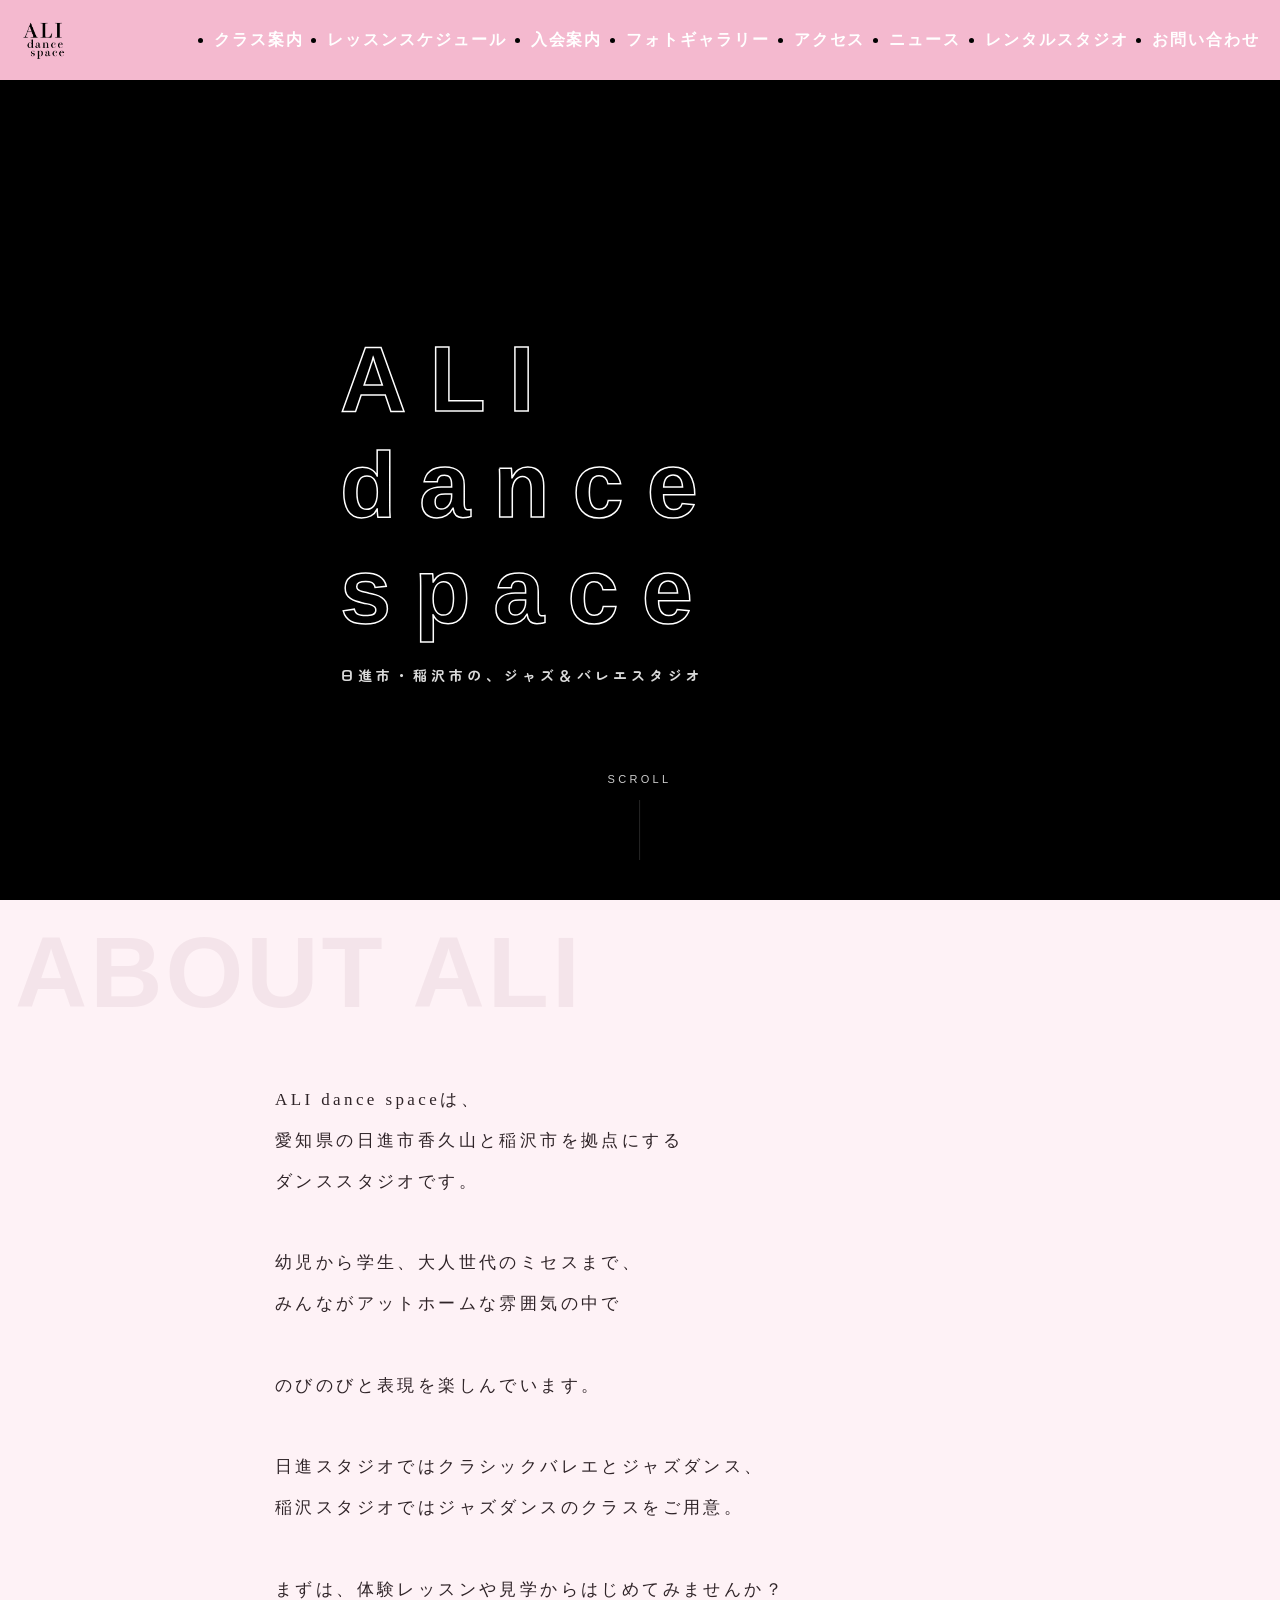
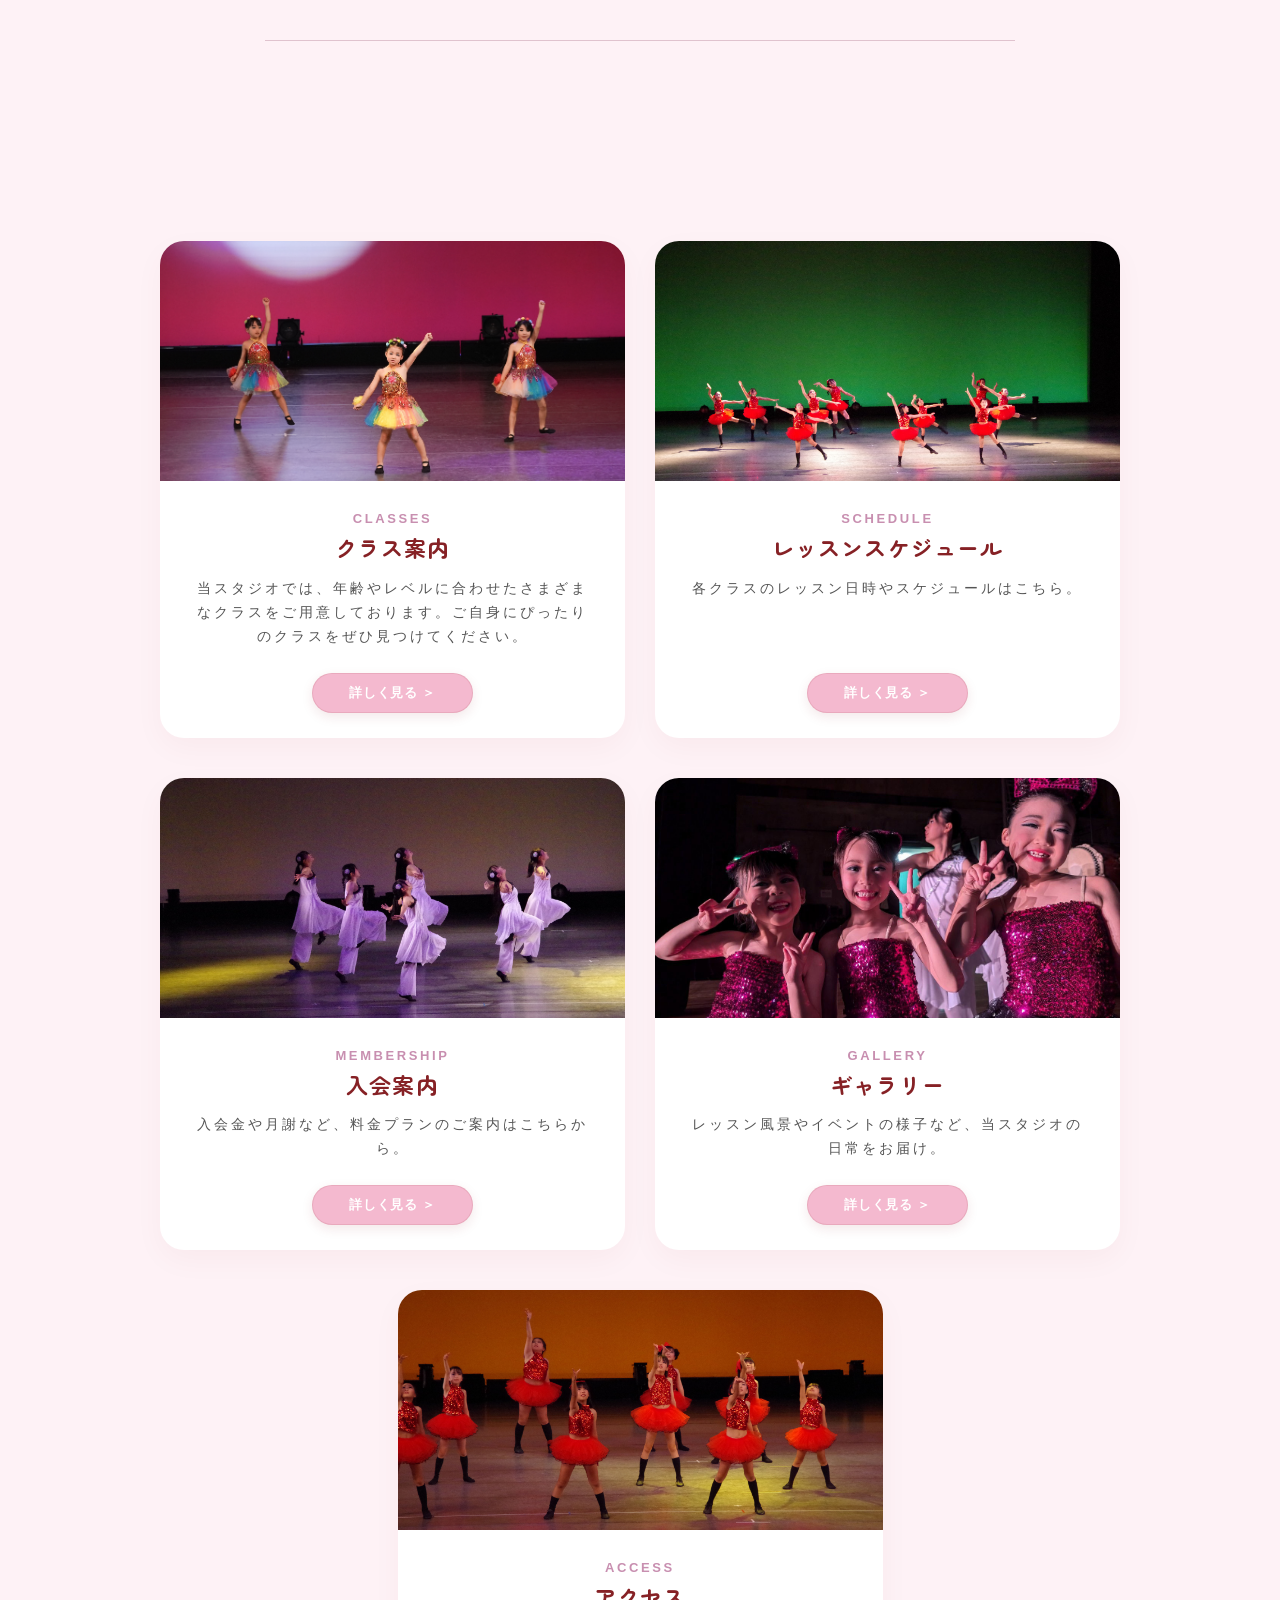
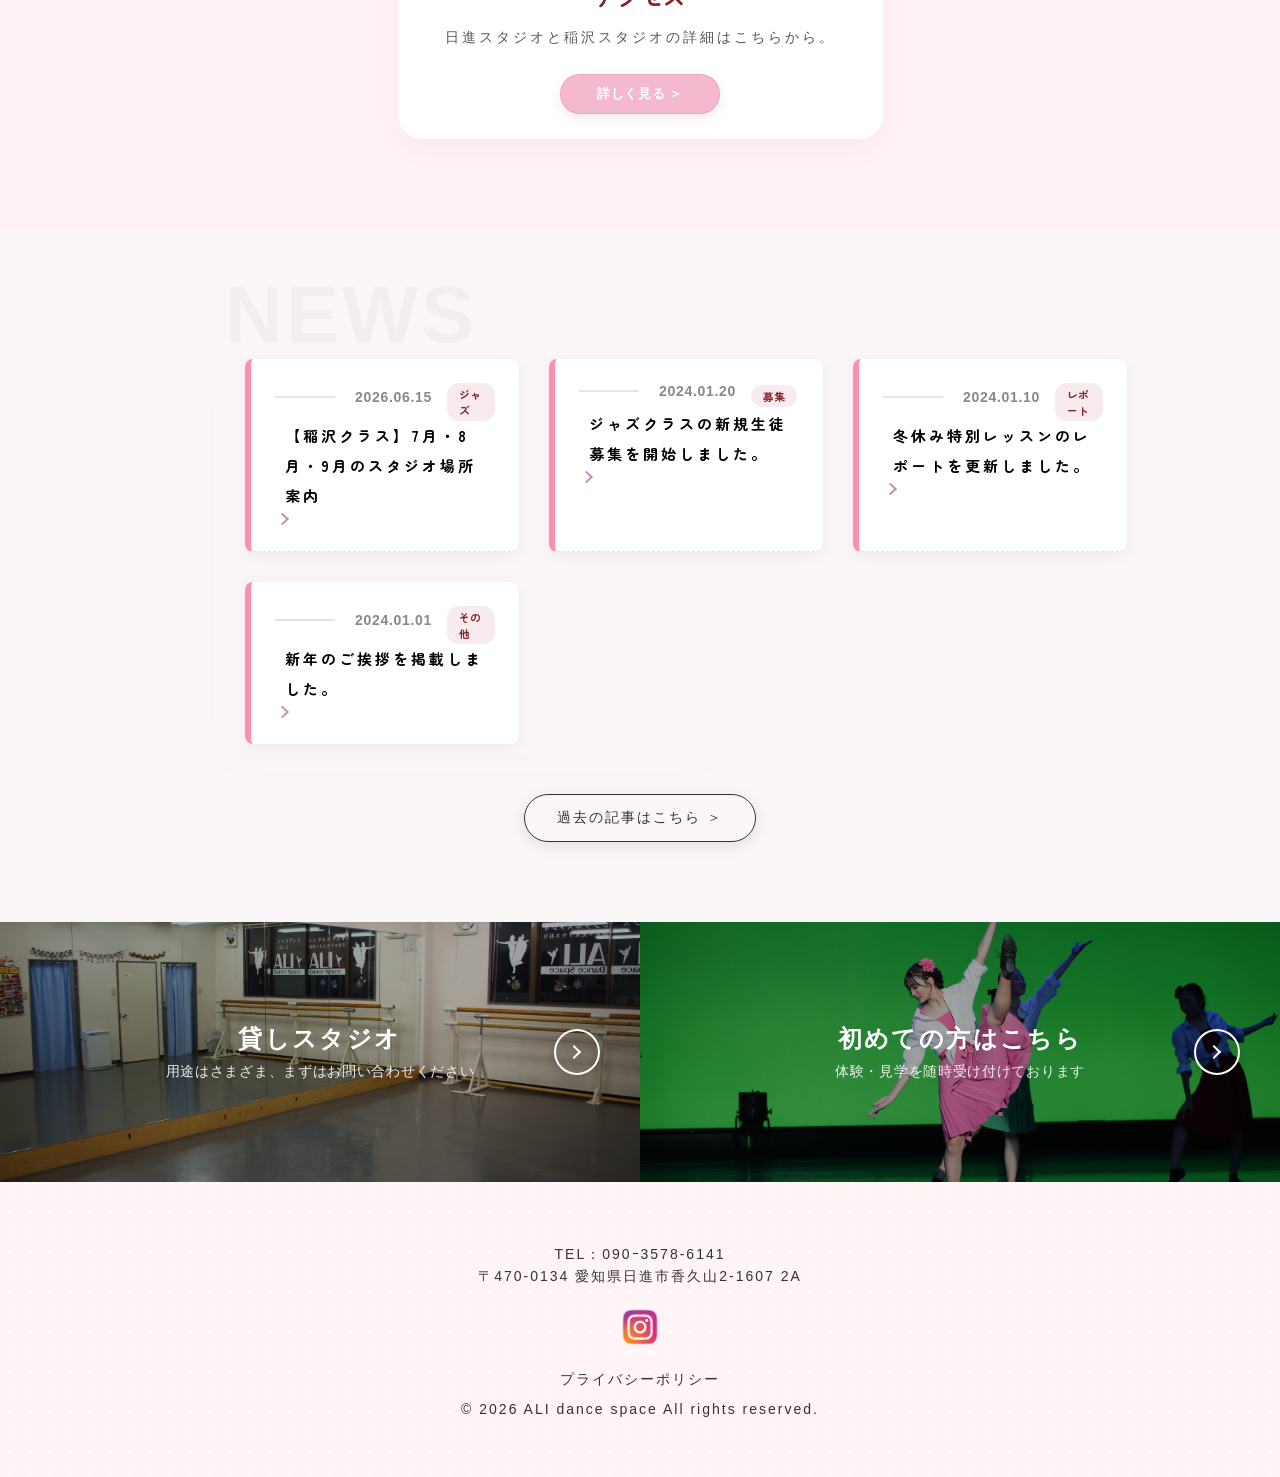
==== index.html @ 6c82c1d2 "Add files via upload" ====
<!doctype html>
<html>
<head>
<meta charset="utf-8">
<meta name="viewport" content="width=device-width, initial-scale=1.0">
<title>ALI dance space｜日進市・稲沢市のJAZZ・バレエダンススタジオ</title>
<meta name="description" content="ALI dance space｜日進市・稲沢市のJAZZ・バレエダンススタジオ">
<link rel="stylesheet" href="style.css">
<link rel="stylesheet" href="css/slick.css">
<link rel="stylesheet" href="css/slick-theme.css">
<link rel="preconnect" href="https://fonts.googleapis.com">
<link rel="preconnect" href="https://fonts.gstatic.com" crossorigin>
<link href="https://fonts.googleapis.com/css2?family=Fredoka:wght@400;600;700&family=Noto+Sans+JP:wght@400;500;700&family=Zen+Maru+Gothic:wght@500;700;900&display=swap" rel="stylesheet"><link rel="icon" href="img/favicon.ico">
<script src="https://code.jquery.com/jquery-3.6.0.min.js"></script>
<script src="js/slick.min.js"></script>
<link rel="icon" href="logo.ico">
</head>

<body>

<div id="loading">
  <img src="img/logo.png" alt="ALI dance space" class="loading-logo-img">
  <canvas id="sparkle-canvas"></canvas>
</div>

<header>
  <a href="index.html"><img src="img/logo.png" alt="サイトロゴ" class="logo"></a>

	
<nav class="header-nav">

  <!-- ハンバーガーアイコン（SPのみ表示） -->
<div class="hamburger" id="hamburger">
    <span></span>
    <span></span>
    <span></span>
  </div>

  <!-- ナビ本体 -->
  <ul class="nav-list">
    <li><a href="class.html">クラス案内</a></li>
    <li><a href="lesson.html">レッスンスケジュール</a></li>
    <li><a href="membership.html">入会案内</a></li>
    <li><a href="gallery.html">フォトギャラリー</a></li>
    <li><a href="access.html">アクセス</a></li>
    <li><a href="news.html">ニュース</a></li>
    <li><a href="studio.html">レンタルスタジオ</a></li>
    <li><a href="contact.html">お問い合わせ</a></li>

  </ul>

</nav>


</header>

<section class="new-kv">
  
  <div class="kv-slider">
    <div class="kv-slide" style="background-image: url('img/kv1.jpg');"></div>
    <div class="kv-slide" style="background-image: url('img/kv2.jpg');"></div>
    <div class="kv-slide" style="background-image: url('img/kv3.jpg');"></div>
    <div class="kv-slide" style="background-image: url('img/kv4.jpg');"></div>
    <div class="kv-slide" style="background-image: url('img/kv5.jpg');"></div>
    <div class="kv-slide" style="background-image: url('img/kv6.jpg');"></div>
    <div class="kv-slide" style="background-image: url('img/kv7.jpg');"></div>
    <div class="kv-slide" style="background-image: url('img/kv8.jpg');"></div>

  </div>

  <div class="kv-overlay"></div>

  <div class="kv-fixed-content">
    <div class="kv-logo-area">
      <h1 class="fixed-kv-title">ALI<br>dance<br>space</h1>
    </div>
    <p class="fixed-kv-sub">日進市・稲沢市の、ジャズ＆バレエスタジオ</p>
  </div>

  <div class="kv-home-scroll">
    <span>SCROLL</span>
  </div>

</section>

<section class="content-section block block-b" id="aboutmelty" style="position: relative;">
  
  <!-- うっすら背景文字（テイストをNEWSと統一） -->
  <div class="section-bg-title about-ali-bg">ABOUT ALI</div>

  <div class="container-news">
    <!-- もしここに「ABOUT ALI」の表のタイトル（通常のh2など）を入れる場合は、ここに記述してください -->
  </div>
  
  <div class="container-melty" style="position: relative; z-index: 2;">
    <p class="readtext-2">
      ALI dance spaceは、<br>愛知県の日進市香久山と稲沢市を拠点にする<br>ダンススタジオです。<br><br>
      幼児から学生、大人世代のミセスまで、<br>みんながアットホームな雰囲気の中で<br><br class="pc-only">
      のびのびと表現を楽しんでいます。<br>
      <br>
      日進スタジオではクラシックバレエとジャズダンス、<br>
      稲沢スタジオではジャズダンスのクラスをご用意。<br>
      <br>
      まずは、体験レッスンや見学からはじめてみませんか？
    </p>
  </div>

</section>
	


<!-- TOPページ コンテンツナビゲーションセクション -->
<section class="content-section block block-b" id="top-navigation">
  <div class="menu-grid-container">


    <div class="menu-nav-card">
      <div class="menu-nav-img">
        <img src="img/top_01.jpg" alt="クラス紹介">
      </div>
      <div class="menu-nav-content">
        <span class="menu-nav-en">Classes</span>
        <h3 class="menu-nav-title">クラス案内</h3>
        <p class="menu-nav-text">当スタジオでは、年齢やレベルに合わせたさまざまなクラスをご用意しております。ご自身にぴったりのクラスをぜひ見つけてください。</p>
        <div class="menu-btn-wrap">
          <a href="class.html" class="menu-nav-btn">詳しく見る ＞</a>
        </div>
      </div>
    </div>

    <div class="menu-nav-card">
      <div class="menu-nav-img">
        <img src="img/top_02.jpg" alt="レッスンスケジュール">
      </div>
      <div class="menu-nav-content">
        <span class="menu-nav-en">Schedule</span>
        <h3 class="menu-nav-title">レッスンスケジュール</h3>
        <p class="menu-nav-text">各クラスのレッスン日時やスケジュールはこちら。</p>
        <div class="menu-btn-wrap">
          <a href="lesson.html" class="menu-nav-btn">詳しく見る ＞</a>
        </div>
      </div>
    </div>

    <div class="menu-nav-card">
      <div class="menu-nav-img">
        <img src="img/top_04.jpg" alt="料金システム">
      </div>
      <div class="menu-nav-content">
        <span class="menu-nav-en">Membership</span>
        <h3 class="menu-nav-title">入会案内</h3>
        <p class="menu-nav-text">入会金や月謝など、料金プランのご案内はこちらから。</p>
        <div class="menu-btn-wrap">
          <a href="membership.html" class="menu-nav-btn">詳しく見る ＞</a>
        </div>
      </div>
    </div>

    <div class="menu-nav-card">
      <div class="menu-nav-img">
        <img src="img/top_03.jpg" alt="ギャラリー">
      </div>
      <div class="menu-nav-content">
        <span class="menu-nav-en">Gallery</span>
        <h3 class="menu-nav-title">ギャラリー</h3>
        <p class="menu-nav-text">レッスン風景やイベントの様子など、当スタジオの日常をお届け。</p>
        <div class="menu-btn-wrap">
          <a href="gallery.html" class="menu-nav-btn">詳しく見る ＞</a>
        </div>
      </div>
    </div>

    <div class="menu-nav-card">
      <div class="menu-nav-img">
        <img src="img/top_05.jpg" alt="アクセス">
      </div>
      <div class="menu-nav-content">
        <span class="menu-nav-en">Access</span>
        <h3 class="menu-nav-title">アクセス</h3>
        <p class="menu-nav-text">日進スタジオと稲沢スタジオの詳細はこちらから。</p>
        <div class="menu-btn-wrap">
          <a href="access.html" class="menu-nav-btn">詳しく見る ＞</a>
        </div>
      </div>
    </div>

  </div></section>

<section class="content-section block block-a section-news" id="news">
  <div class="news-inner-container">
    
    <div class="news-header-wrap">
      <h2 class="section-bg-title">NEWS</h2>
      <h3 class="section-title">お知らせ</h3>
    </div>
    
    <div class="news-list">

      <a href="#" class="news-item">
        <div class="news-meta">
          <span class="news-date">2026.06.15</span>
          <span class="news-category">ジャズ</span> </div>
        <div class="news-content">
          <p class="news-text">【稲沢クラス】7月・8月・9月のスタジオ場所案内</p>
        </div>
        <span class="news-arrow"></span>
      </a>

      <a href="#" class="news-item">
        <div class="news-meta">
          <span class="news-date">2024.01.20</span>
          <span class="news-category">募集</span>
        </div>
        <div class="news-content">
          <p class="news-text">ジャズクラスの新規生徒募集を開始しました。</p>
        </div>
        <span class="news-arrow"></span>
      </a>

      <a href="#" class="news-item">
        <div class="news-meta">
          <span class="news-date">2024.01.10</span>
          <span class="news-category">レポート</span>
        </div>
        <div class="news-content">
          <p class="news-text">冬休み特別レッスンのレポートを更新しました。</p>
        </div>
        <span class="news-arrow"></span>
      </a>

      <a href="#" class="news-item">
        <div class="news-meta">
          <span class="news-date">2024.01.01</span>
          <span class="news-category">その他</span>
        </div>
        <div class="news-content">
          <p class="news-text">新年のご挨拶を掲載しました。</p>
        </div>
        <span class="news-arrow"></span>
      </a>

    </div>

    <div class="btn-wrap">
      <a href="news.html" class="cta-btn">
        過去の記事はこちら ＞
      </a>
    </div>
    
  </div></section>

<!--<section class="content-section block block-b studio-access" id="studio">
  <h2 class="section-bg-title">STUDIO</h2>
  <h3 class="section-title">スタジオ</h3>

  <div class="studio-wrapper">

    <div class="studio-box">
      <div class="studio-left">
        <div class="studio-photo">
          <img src="img/studio_nisshin.jpg" alt="日進スタジオ">
        </div>
      </div>
      
      <div class="studio-right">
        <div class="studio-header">
          <h4 class="studio-name">日進スタジオ</h4>
          <div class="tag-wrapper">
            <span class="tag tag-pink">バレエ</span>
            <span class="tag tag-blue">ジャズ</span>
          </div>
        </div>
        
        <div class="studio-address">
          <p>〒470-0134<br>愛知県日進市香久山2-1607 2A</p>
        </div>

        <div class="studio-map-btn-wrap">
          <a href="https://maps.google.com/?q=愛知県日進市香久山2-1607" target="_blank" rel="noopener noreferrer" class="studio-map-btn">
            マップを開く
          </a>
        </div>
      </div>
    </div>

    <div class="studio-box">
      <div class="studio-left">
        <div class="studio-photo">
          <img src="img/studio_inazawa.jpg" alt="稲沢スタジオ">
        </div>
      </div>
      
      <div class="studio-right">
        <div class="studio-header">
          <h4 class="studio-name">稲沢スタジオ</h4>
          <div class="tag-wrapper">
            <span class="tag tag-blue">ジャズ</span>
          </div>
        </div>
        
        <div class="studio-address">
          <p>〒492-8145<br>愛知県稲沢市正明寺3丁目114番地<br class="pc-only">(稲沢市民会館)</p>
        </div>

        <div class="studio-map-btn-wrap">
          <a href="https://maps.google.com/?q=愛知県稲沢市正明寺3丁目114番地" target="_blank" rel="noopener noreferrer" class="studio-map-btn">
            マップを開く
          </a>
        </div>
      </div>
    </div>

  </div>	

  <div class="btn-wrap">
    <a href="#" class="cta-btn">
      詳細はこちら ＞
    </a>
  </div>
</section>
	
<section class="content-section block block-a banner-cards" id="news">

  <h2 class="section-bg-title">CLASS</h2>
  <h3 class="section-title">クラス紹介</h3>

  <div class="class-grid">


    <div class="banner-card">

      <img src="img/jazz_youzi.jpg" alt="JAZZ幼児クラス" class="banner-img">

      <div class="banner-content">
        <p class="class-en">JAZZ</p>

        <h3>JAZZ</h3>

        <p>
          レッスンにリトミックを取り入れ、<br>
          リズム感、表現力を養っていきます。
        </p>

        <a href="#" class="banner-btn">くわしく見る</a>
      </div>

    </div>

    <div class="banner-card">

      <img src="img/jazz_ippan.png" alt="JAZZ小学生・入門クラス" class="banner-img">

      <div class="banner-content">
        <p class="class-en">JAZZ</p>

        <h3>クラシックバレエ</h3>

        <p>バレエの要素を取り入れながらダンスの基礎を養います。</p>

        <a href="#" class="banner-btn">くわしく見る</a>
      </div>

    </div>

  </div>

  <div class="ticket-banner">
    <span>いまなら入会金無料キャンペーン実施中！</span>
  </div>

  <div class="btn-wrap">
  <a href="#" class="cta-btn">
    詳細はこちら ＞
  </a>
</div>

</section> -->
	
<section class="fullwidth-links">

  <a href="studio.html" class="fullwidth-item" style="background-image: url('img/studio_nisshin.jpg');">
    <div class="fullwidth-overlay"></div>
    <div class="fullwidth-text">
      <h3>貸しスタジオ</h3>
      <p>用途はさまざま、まずはお問い合わせください</p>
    </div>
    <div class="banner-arrow-btn"></div>
  </a>

  <a href="#" class="fullwidth-item" style="background-image: url('img/top_06.jpg');">
    <div class="fullwidth-overlay"></div>
    <div class="fullwidth-text">
      <h3>初めての方はこちら</h3>
      <p>体験・見学を随時受け付けております</p>
    </div>
    <div class="banner-arrow-btn"></div>
  </a>

</section>

	
<div class="fixed-action-container scoll-hide">
  <a href="#" class="calm-top-btn" aria-label="ページトップへ戻る">
    <img src="img/page_top.png" alt="上へ戻る" class="top-btn-img">
  </a>
</div>

<script>
document.addEventListener('DOMContentLoaded', function() {
  const fixedContainer = document.querySelector('.fixed-action-container');
  
  window.addEventListener('scroll', function() {
    // スクロール量が 300px を超えたら表示
    if (window.scrollY > 300) {
      fixedContainer.classList.add('is-show');
    } else {
      fixedContainer.classList.remove('is-show');
    }
  });
});
</script>


  <script src="js/script.js"></script>
  <script src="js/ali.js"></script>

<footer class="footer">

  <div class="footer-info">
    <p class="footer-tel">TEL：090ｰ3578-6141</p>
    <p class="footer-address">〒470-0134 愛知県日進市香久山2-1607 2A</p>

    <div class="footer-sns">
        <a href="#">
    <img src="img/insta.png" alt="Instagram" class="sns-img">
  </a>
      <!-- <a href="#" class="sns-icon">TikTok</a>
      <a href="#" class="sns-icon">YouTube</a> -->
    </div>
  </div>

  <p class="footer-links">
    <a href="policy.html">プライバシーポリシー</a>
  </p>

  <p>&copy; 2026 ALI dance space All rights reserved.</p>

</footer>



	
</body>



</html>
---- style.css ----
@charset "utf-8";

* {
  margin: 0;
  padding: 0;
  box-sizing: border-box;
}

body {
  margin: 0;
  padding: 0; 
  padding-top: 80px;       /* 100px から 80px に変更して隙間を最適化 */
  font-family: 'Poppins', sans-serif;
  letter-spacing: 3px;
}

@media (max-width: 768px) {
  body {
    padding-top: 60px;     /* SP版のコンテンツ開始位置をさらにコンパクトに */
  }
}

html, body {
  overflow-x: hidden;
}

a {
  text-decoration: none;
}



.sp-only {
  display: none;
}


/* ===== ローディング全体 ===== */
#loading {
  position: fixed;
  inset: 0;
  background: #fff;
  display: flex;
  align-items: center;
  justify-content: center;
  z-index: 99999; /* ←最前面に表示されるよう、大きな数値に変更 */

  opacity: 1;
  transition: opacity 1.2s ease;
}

#loading.loaded {
  opacity: 0;
  pointer-events: none;
}

.loading-logo-img {
  width: min(50vw, 240px); 
  opacity: 0;
  animation: logoFadeIn 1.2s ease forwards;
  z-index: 2;
}

@keyframes logoFadeIn {
  from {
    opacity: 0;
    transform: scale(0.96);
  }
  to {
    opacity: 1;
    transform: scale(1);
  }
}

/* 粒子用 */
#sparkle-canvas {
  position: absolute;
  inset: 0;
  z-index: 1;
  pointer-events: none;
}
/* ===== ローディング全体ここまで ===== */

/* ナビ */

header {
  background-color: #F4B9CF;
  padding: 10px 20px;       /* PC版の上下の余白を少しスリムに調整（元: 10px） */
  display: flex;
  justify-content: space-between;
  align-items: center;
  position: fixed;
  top: 0;
  left: 0;
  width: 100%;
  z-index: 9999;
  height: 80px;            /* PC版のヘッダーの高さを80pxに固定して安定化 */
}

.logo {
  width: auto;
  height: 50px;            /* ロゴの高さ基準でリサイズしてヘッダーに収める */
  display: block;
}

.header-nav {
  display: flex;
  align-items: center;
  gap: 24px;
}

.nav-list {
  display: flex;
  gap: 24px;
}

.hamburger {
  display: none;
}

.nav-list a {
  color: #fff;
  text-decoration: none;
  font-size: 16px;
  letter-spacing: 0.12em;
  font-weight: 600;
}

@media (max-width: 768px) {

  header {
    height: 60px;          /* SP版のヘッダーの縦幅を 60px にスリム化！ */
    padding: 0 15px;       /* 左右の余白を少しだけ狭めて画面を広く使う */
  }

  .logo {
    height: 38px;          /* ヘッダーの縮小に合わせてロゴもスマートに縮小 */
  }
	
 .hamburger {
    display: block;
    width: 26px;
    height: 20px;          /* ハンバーガーのサイズを明示的に調整 */
    position: absolute; 
    top: 50%;         
    right: 15px;    
    transform: translateY(-50%); 
    z-index: 9999;
    cursor: pointer;
  }

  /* ハンバーガーの三本線も少しスタイリッシュ（細め）に変更 */
  .hamburger span {
    display: block;
    height: 2px;           /* 3px から 2px にしてすっきり */
    background: #fff;      /* ピンク背景に見えやすいよう白、またはお好みの色に */
    margin: 5px 0;
    border-radius: 2px;
    transition: 0.3s;
  }

  /* ナビ本体（ドロワーメニュー）の上部位置を新しいヘッダー高さに合わせる */
  .nav-list {
    display: flex;
    flex-direction: column;
    position: fixed;
    top: 0;
    right: -100%;
    width: 70%;
    height: 100vh;
    background: #F4B9CF;
    padding-top: 80px;     /* ヘッダーが低くなった分、メニュー内の余白も微調整 */
    gap: 24px;
    align-items: center;
    transition: 0.4s ease;
    z-index: 9998;
    list-style: none;
    margin: 0;
  }

  .nav-list li {
    width: 100%;
    text-align: center;
    border-bottom: 1px solid rgba(255,255,255,0.3);
    padding-bottom: 15px;
  }

  .nav-list li:last-child {
    border-bottom: none;
  }

  .nav-list.active {
    right: 0;
  }

  /* 前回のレスポンシブ記述にある .kv などの高さ計算とのズレを解消 */
  .kv {
    height: calc(100vh - 60px); 
  }
}

/* なびここまで */

/*追従ボタンここから*/

.follow-btn {
  position: fixed;
  right: 20px;  
  bottom: 20px; 
  z-index: 9999;
  opacity: 0;
  pointer-events: none;
  transition: opacity 0.6s ease;
}

.follow-btn img {
  width: 80px;  
  height: auto;
  cursor: pointer;
  transition: 0.3s;
}

.follow-btn img:hover {
  opacity: 0.8; 
}

body.loaded .follow-btn {
  opacity: 1;
  pointer-events: auto;
}

/*追従ボタンここまで*/


/*キービジュアルスライダー（ali）*/

/*キービジュアルスライダーここまで（ali）*/

.block {
  padding: 80px 20px;
  color: #000;
  position: relative;
  z-index: 1;
}

/* Aの背景色 */
.block-a {
  background: #F4B9CF;
}

/* Bの背景色 */
.block-b {
  background: #FEF2F6;
}

/*youtubeサムネ並べ*/
.responsive-gallery {
  display: grid;
  grid-template-columns: 1fr;
  gap: 20px;
  width: 90%;
  margin: 0 auto;
}
@media (min-width: 768px) {
  .responsive-gallery {
    grid-template-columns: 1fr 1fr;
  }
}

.responsive-gallery img {
  width: 100%;
  height: auto;
  border-radius: 10px;
  object-fit: cover;
}


/*youtubeサムネここまで*/

.container-sns {
  position: relative;
  display: inline-block;
}

.title1 {
  font-size: 32px;
  font-weight: 800;
  letter-spacing: 0.18em;
  white-space: pre;
  color: #862125; /* メインのエンジ */

  background: linear-gradient(
    135deg,
    rgba(134, 33, 37, 0.18),
    rgba(134, 33, 37, 0.08),
    rgba(255, 255, 255, 0.45)
  );

  padding: 10px 28px;
  border-radius: 30px; /* 雑誌の見出しっぽい */

  border: 1.5px solid rgba(134, 33, 37, 0.35);

  text-shadow:
    1px 1px 0 rgba(255,255,255,0.8),
    3px 3px 0 rgba(0,0,0,0.12);

  box-shadow:
    0 8px 18px rgba(0, 0, 0, 0.18),
    inset 0 0 16px rgba(255, 255, 255, 0.7);

  color: #ffffff;

  text-shadow:
    0 1px 0 #f5e6b3,    
    0 3px 6px rgba(134,33,37,0.6), 
    2px 2px 0 #c9a24d;  

}





/*SNSアイコン並べ*/

.sns-ellipse {
  position: relative;
  max-width: 400px;
  margin: 0 auto;
  padding: 20px;

  background: #ffffff;
  border: 3px solid #862125;

  border-radius: 40px;

  box-shadow:
    0 10px 22px rgba(0,0,0,0.25);

  display: flex;
  justify-content: center;
  gap: 20px;
}

/* 初期状態（バラバラ） */
.sns-ellipse img {
  width: 50px;
  height: 50px;
  object-fit: contain;
}

.sns-ellipse img:hover {
  transform: scale(1.1);
  opacity: 0.8;
}

/* 初期位置 */
.sns-ellipse a {
  display: inline-block;
  opacity: 0;
  transition: 0.9s ease;
}

/* 四方八方 */
.sns-ellipse a:nth-child(1) {
  transform: translate(-150px, -100px);
}

.sns-ellipse a:nth-child(2) {
  transform: translate(150px, -100px);
}

.sns-ellipse a:nth-child(3) {
  transform: translate(0, 150px);
}

/* 集合 */
.sns-ellipse.active a {
  opacity: 1;
  transform: translate(0, 0);
}

/*SNSアイコン並べここまで*/

.viewmore {
  display: inline-block;
  margin-top: 10px;
  font-size: 13px;
  letter-spacing: 0.15em;
  text-decoration: none;
  color: #fff;
  border-bottom: 1px solid #fff;
  padding-bottom: 4px;
  transition: 0.3s;
}

/*フォント系*/




.text {
  font-size: 16px;
  letter-spacing: 4px;
  text-align:center;

}

.text-contact {
  font-size: 16px;
  letter-spacing: 4px;
  margin: 0 20px;
  text-align: center;
}

.title1 {
  font-family: 'Poppins', sans-serif;
  font-size: 28px;
  animation: fadeInUp 1s ease-out forwards;
  text-align:center;
}

.title-contact {
  font-family: 'Poppins', sans-serif;
  letter-spacing: 4px;
  font-size: 28px;
  text-align: center;
  margin-bottom: 40px
}


/*フォント系ここまで*/

/*ニュースここから*/


.news-section {
  padding: 40px 20px;
}

.news-inner {
  display: flex;
  flex-direction: column; 
  gap: 20px;
}

/* PCレイアウト */
@media screen and (min-width: 769px) {
  .news-inner {
    flex-direction: row; 
    align-items: flex-start;
  }

  .news-image {
    width: 40%;
  }

  .news-list {
    width: 60%;
  }
}

/* 画像 */
.news-image img {
  width: 100%;
  height: auto;
  display: block;
}

/* NEWS一覧 */
.news-list {
  list-style: none;
  padding: 0;
  margin: 0;
}

.news-list li {
  padding: 16px 0;
  border-bottom: 1px solid #ddd;
  display: flex;
  flex-direction: column;
  gap: 4px;
}

/* 日付 */
.news-list .date {
  font-size: 12px;
  color: #999;
}

/* 見出し */
.news-list .title {
  font-size: 16px;
  font-weight: bold;
}

/* VIEW MORE */
.news-list .more {
  font-size: 12px;
  color: #ddd;
  margin-top: 4px;
  text-decoration: underline;
}

/*ニュースここまで*/

.content-section-white {
  padding: 60px 20px;
  background-color: #f0f8ff;
  box-shadow: 0 5px rgba(0, 0, 0, 0.05);
}

.content-section {
  padding: 30px 20px;
}

.content-section-white-2 {
  padding: 60px 20px;
  background-color: #f0f8ff;
  box-shadow: 0 4px 10px rgba(0, 0, 0, 0.05);
}

.container {
  display: flex;
  align-items: center;
  margin: 40px 0;
  gap: 20px;
  box-sizing: border-box;
}

.container img {
  height: auto;
  width: auto;
  max-height: 300px; 
  object-fit: contain;
}


.container1 {
  display: flex;
  flex-direction: column;
}

.container-melty {
  display: flex;
  flex-direction: column;
  margin: 30px;
  text-align: center;
}

/* メインロゴ */

.container-melty .title-aboutme {
  font-size: clamp(15px, 9vw, 90px);
  font-weight: 700;
  letter-spacing: 0.12em;
  color: #000;
  margin-bottom: 24px;
  position: relative;
  line-height: 1.2;
  opacity: 0;
  transform: none; 
  transition: opacity 2.3s ease; 
}

.container-melty .title-aboutme.show {
  opacity: 1;
}

/* デフォルト（PC表示） */
.pc-only {
  display: inline;
}

/* SP表示 */
@media screen and (max-width: 600px) {
  .pc-only {
    display: none;
  }
}

.container-melty .text {
  font-size: 14px;
  letter-spacing: 0.5em;
  color: rgba(255,255,255,0.85);
}

.container-melty .readtext {
  font-size: 16px;
  letter-spacing: 0.5em;
  color: #000;
  font-family: "Noto Serif JP", "Hiragino Mincho ProN", "Yu Mincho", serif;
}

.container-melty .readtext-2 {
  font-size: clamp(12px, 2vw, 16px);
  color: #000;
  padding: 30px 0;
  line-height: 2.0;
}


.container-news {
  display: flex;
  align-items: center;
  justify-content: center;
  margin: 40px 0;
  gap: 20px; 
  box-sizing: border-box;
}

.container-member {
  display: flex;
  align-items: center;
  justify-content: center;
  margin: 40px 0;
  gap: 20px; 
  box-sizing: border-box;
}

.container-sns {
  display: flex;
  align-items: center;
  justify-content: center;
  margin: 40px 0;
  gap: 20px; 
  box-sizing: border-box;
}

.container-contact {
  display: flex;
  align-items: center;
  justify-content: center;
  flex-direction: column;
  margin: 30px;
  box-sizing: border-box;
}


.left-column {
  width: 50%;
  padding: 10px;
}

.right-column {
  width: 50%;
  padding: 10px;
}

.center-text {
  text-align: center;
}

.center-image {
  display: block;
  margin-left: auto;
  margin-right: auto;
}

.number-image {
  animation: fadeInUp 1s ease-out forwards;
}

.image-box .more {
  font-size: 12px;
  color: #ddd;
  margin-top: 4px;
}

/*タイトルここから（ali）*/

.section-news {
  position: relative;
  padding: 80px 20px;
}

.section-bg-title {
  position: absolute;
  top: -80px; /* 【変更】 10px から -20px（または -30px など）に引き上げてカードの上へ逃がす */
  left: 10px;
  font-size: 80px;
  font-weight: 700;
  color: rgba(170, 130, 145, 0.07);
  pointer-events: none; 
  user-select: none;
  z-index: 1;
}

/* 【変更】日本語タイトル「お知らせ」を非表示に */
.section-title {
  display: none; 
}

/*タイトルここまで（ali）*/

/*クラス紹介ここから（ali）*/

.ticket-banner {
  background: #E8B7C8;
  color: #5A3C46;

  padding: 18px 20px;

  text-align: center;

  font-weight: 700;
  letter-spacing: 0.15em;
  font-size: 16px;

  position: relative;

  border-radius: 16px;

  margin: 40px auto;

  max-width: 700px;

  box-shadow: 0 10px 30px rgba(200,107,133,0.18);
}

/* 両サイドの丸 */
.ticket-banner::before,
.ticket-banner::after {
  content: "";

  position: absolute;

  width: 22px;
  height: 22px;

  background: #FFF8FA;

  border-radius: 50%;

  top: 50%;

  transform: translateY(-50%);
}

.ticket-banner::before {
  left: -11px;
}

.ticket-banner::after {
  right: -11px;
}

/* グリッド */
.class-grid {
  display: grid;
  grid-template-columns: repeat(2, 1fr);
  gap: 40px;
  margin-top: 60px;
}

/* カード */
.banner-card {
  display: flex;
  align-items: center;
  margin: 10px;
  background: #fff;
  border-radius: 20px;

  overflow: hidden;

  box-shadow: 0 10px 30px rgba(0,0,0,0.05);

  transition: 0.3s ease;
}

/* hover */
.banner-card:hover {
  transform: translateY(-5px);
}

/* 画像 */
.banner-img {
  width: 45%;
  height: 320px;
  object-fit: cover;
  display: block;
}

/* テキスト */
.banner-content {
  width: 55%;
  padding: 30px;
}

.class-en {
  font-size: 12px;
  letter-spacing: 2px;
  color: #999;
  margin-bottom: 10px;
}

.banner-content h3 {
  font-size: 28px;
  margin-bottom: 15px;
}

.banner-content p {
  font-size: 14px;
  line-height: 1.8;
  color: #666;
  margin-bottom: 25px;
}

/* ボタン */
.banner-btn {
  display: inline-block;

  padding: 12px 24px;

  border: 1px solid #000;

  color: #000;
  text-decoration: none;
  font-size: 13px;
  letter-spacing: 2px;

  transition: 0.3s ease;
}

.banner-btn:hover {
  background: #000;
  color: #fff;
}

/* SP */
@media (max-width: 768px) {

  .class-grid {
    grid-template-columns: 1fr;
    gap: 30px;
  }

  .banner-card {
    flex-direction: row;
    align-items: stretch;
  }

  .banner-img {
    width: 42%;
    height: auto;
  }

  .banner-content {
    width: 58%;
    padding: 20px;
  }

  .banner-content h3 {
    font-size: 20px;
  }

  .banner-content p {
    font-size: 13px;
    line-height: 1.7;
  }

  .banner-btn {
    font-size: 11px;
    padding: 10px 18px;
  }

}

/*クラス紹介ここまで（ali）*/

/* クラス紹介詳細ページここから */

.class-detail-card{
  display: grid;
  grid-template-columns: 1.1fr 1fr;
  gap: 50px;
  align-items: center;
  padding: 60px;
  background: #f6dce6;
  border-radius: 40px;
  margin: 20px;
}

.class-detail-card-blue{
  display: grid;
  grid-template-columns: 1.1fr 1fr;
  gap: 50px;
  align-items: center;
  padding: 60px;
  background: #dcf1f6;
  border-radius: 40px;
  margin: 20px;
}

/* スライダー */

.detail-slider{
  width: 100%;

  overflow-x: scroll;
  overflow-y: hidden;

  -webkit-overflow-scrolling: touch;

  cursor: grab;
}

.detail-slider::-webkit-scrollbar{
  display: none;
}

.detail-track{
  display: flex;
  gap: 18px;

  padding-right: 20px;
}


.detail-track img{
  width: 220px;

  min-width: 220px;

  aspect-ratio: 3 / 2;

  object-fit: cover;

  border-radius: 24px;

  flex-shrink: 0;
}

/* テキスト */

.detail-category{
  font-size: 12px;
  letter-spacing: 0.2em;
  color: #999;
  margin-bottom: 12px;
}

.detail-title{
  font-size: 42px;
  color: #ff4d87;
  font-family: "Zen Maru Gothic", sans-serif;
}

.detail-title-blue{
  font-size: 42px;
  color: #4dacff;
}

.detail-text{
  line-height: 2;
  color: #666;
}

/* ミニ情報 */

.detail-info-mini{
  display: flex;
  gap: 20px;

  flex-wrap: wrap;
}

.mini-box{
  background: #fff;
  padding: 18px 22px;
  margin-top: 10px;
  border-radius: 18px;
  min-width: 160px;
}

.mini-title{
  display: block;

  font-size: 11px;

  letter-spacing: 0.15em;

  color: #999;

  margin-bottom: 8px;
}

/* SP */

@media(max-width:768px){

  .class-detail-card{
    grid-template-columns: 1fr;
    padding: 25px;
    gap: 30px;
    border-radius: 28px;
  }

    .class-detail-card-blue{
    grid-template-columns: 1fr;
    padding: 25px;
    gap: 30px;
    border-radius: 28px;
  }

  .detail-track img{
    width: 42vw;
    min-width: 42vw;
    transition: 0.4s;
  }

  .detail-track img:hover{
  transform: translateY(-6px);
}

  .detail-title{
    font-size: 25px;
    text-align: center;
  }

    .detail-title-blue{
    font-size: 25px;
    text-align: center;
  }


}
/* クラス紹介詳細ページここまで */

/* CTAボタン */

.cta-btn {
  display: inline-block;
  padding: 14px 32px;
  color: #3D2C33;
  border: 1px solid #3D2C33;
  text-decoration: none;
  font-size: 14px;
  letter-spacing: 2px;
  transition: 0.3s ease;
  backdrop-filter: blur(4px);
  background: rgba(255,255,255,0.05);
  border-radius: 50px;
  
  /* 【追加】ほんのり立体感を出す上品な影 */
  box-shadow: 0 4px 15px rgba(0, 0, 0, 0.1);
}

/* ボタンを中央寄せ */
.btn-wrap {
  text-align: center;
  margin-top: 30px;
}

/* hover */
.cta-btn:hover {
  /* 【変更】濃いピンク（#A64D79）から、爽やかなライトブルーに変更 */
  background: #4fc3f7; 
  
  /* 【変更】文字色は元の濃い色(#3D2C33)のままでも、白(#fff)や黒(#000)でもお好みで！ */
  color: #fff;
  
  /* 【変更】水色に合わせて枠線の色も馴染むように変更 */
  border-color: #4fc3f7;
  
  /* 【追加】ホバー時に少し浮き上がらせて、影も水色っぽく広げる演出 */
  transform: translateY(-2px);
  box-shadow: 0 6px 20px rgba(79, 195, 247, 0.4);
}

/* CTAここまで */

.title-kv {
  display: grid;
  grid-template-columns: 1fr; 
  margin: 0;
}

.title-kv-item {
  position: relative;
  height: 260px;
  background-size: cover;
  background-position: center;
  display: flex;
  align-items: center;
  justify-content: center;
  text-decoration: none;
  overflow: hidden;
}

/* 写真を暗くして文字を読みやすく */
.title-kv-overlay {
  position: absolute;
  inset: 0;
  background: rgba(0,0,0,0.35);
}

/* テキスト */
.title-kv-text {
  position: relative;
  z-index: 2;
  text-align: center;
  color: #fff;
  padding: 20px;
}

.title-kv-text h3 {
  font-size: 24px;
  margin-bottom: 8px;
  letter-spacing: 0.1em;
}

.title-kv-text p {
  font-size: 14px;
  letter-spacing: 0.05em;
  opacity: 0.9;
}

/* ホバー演出（PCのみ） */
@media (hover: hover) {
  .title-kv-item:hover .title-kv-overlay {
    background: rgba(0,0,0,0.45);
  }
  .title-kv-item:hover {
    transform: scale(1.01);
    transition: 0.3s ease;
  }
}


/*コンタクトここから（ali）*/

.fullwidth-links {
  display: grid;
  grid-template-columns: 1fr 1fr;
  margin: 0;
  
  /* ▼ 親要素の余白を無視して画面幅いっぱいに広げる魔法の記述 ▼ */
  width: 100vw;
  position: relative;
  left: 50%;
  transform: translateX(-50%);
}

@media (max-width: 768px) {
  .fullwidth-links {
    grid-template-columns: 1fr;
    /* スマホでもしっかり横幅いっぱいを維持 */
    width: 100vw; 
  }
}

/* 各コンテンツ */
.fullwidth-item {
  position: relative;
  height: 260px;
  background-size: cover;
  background-position: center;
  display: flex;
  align-items: center;
  justify-content: center;
  text-decoration: none;
  overflow: hidden;
}

/* 写真を暗くして文字を読みやすく */
.fullwidth-overlay {
  position: absolute;
  inset: 0;
  background: rgba(0,0,0,0.35);
}

/* テキスト */
.fullwidth-text {
  position: relative;
  z-index: 2;
  text-align: center;
  color: #fff;
  padding: 20px;
}

.fullwidth-text h3 {
  font-size: 24px;
  margin-bottom: 8px;
  letter-spacing: 0.1em;
}

.fullwidth-text p {
  font-size: 14px;
  letter-spacing: 0.05em;
  opacity: 0.9;
}

/* ホバー演出（PCのみ） */
@media (hover: hover) {
  .fullwidth-item:hover .fullwidth-overlay {
    background: rgba(0,0,0,0.45);
  }
  .fullwidth-item:hover {
    transform: scale(1.01);
    transition: 0.3s ease;
  }
}


/*コンタクトここまで（ali）*/

/* レンタルスタジオ詳細ページここから */

/* =========================
   RENTAL
========================= */

.rental-section{
  padding: 120px 25px;

  background: linear-gradient(
    to bottom,
    #fff8fa,
    #fff
  );
}

.rental-inner{
  max-width: 1100px;
  margin: 0 auto;
}

/* タイトル */

.rental-title{
  text-align: center;
  margin-bottom: 70px;
  padding: 140px 20px;
  position: relative;
  overflow: hidden;
  background-size: cover;
  background-position: center;
  z-index: 1;
}

.classpage-background-img{
  background-image: url(../img/top_01.jpg);
}

.lessonpage-background-img{
  background-image: url(../img/top_02.jpg);
}

.membershippage-background-img{
  background-image: url(../img/top_04.jpg);
}

.gallerypage-background-img{
  background-image: url(../img/top_03.jpg);
}

.accesspage-background-img{
  background-image: url(../img/top_05.jpg);
}

.newspage-background-img{
  background-image: url(../img/top_06.jpg);
}

/* 暗めオーバーレイ */
.rental-title::before{
  content: "";

  position: absolute;

  inset: 0;

  background: rgba(0,0,0,0.35);

  z-index: -1;
}

.rental-en{
  color: #ffd3e1;
}

.rental-title h2{
  color: #fff;
    position: relative;
  display: inline-block;
}

.rental-title h2::after{
  content: "";
  position: absolute;
  left: 50%;
  bottom: -12px;
  transform: translateX(-50%);
  width: 0;
  height: 2px;
  background: #ffd3e1;
  opacity: 0;
  animation: lineGrow 1s ease forwards;
  animation-delay: 0.8s;
}

@keyframes lineGrow{
  from{
    width: 0;
    opacity: 0;
  }

  to{
    width: 80px;
    opacity: 1;
  }
}

/* 説明文 */
.rental-lead{
  line-height: 2;
  color: rgba(255,255,255,0.9);
  opacity: 0;
  margin-top: 30px;
  animation: fadeUp 1s ease forwards;
  animation-delay: 0.4s;
}

/* アニメーション */
@keyframes fadeUp{
  from{
    opacity: 0;
    transform: translateY(30px);
  }

  to{
    opacity: 1;
    transform: translateY(0);
  }
}

/* 料金 */

.rental-price-card{
  background: #fff;

  border-radius: 30px;

  padding: 50px;

  text-align: center;

  margin-bottom: 70px;

  box-shadow: 0 10px 30px rgba(0,0,0,0.05);
}

.price-mini{
  font-size: 12px;

  letter-spacing: 0.2em;

  color: #d7a2b4;

  margin-bottom: 15px;
}

.rental-price-card h3{
  font-size: 52px;

  color: #ff4d87;

  margin-bottom: 20px;
}

/* FLOW */

.rental-flow{
  display: grid;

  grid-template-columns: repeat(3,1fr);

  gap: 25px;

  margin-bottom: 80px;
}

.flow-box{
  background: #fff7fa;

  border-radius: 30px;

  padding: 40px 30px;
}

.flow-number{
  display: inline-block;

  font-size: 14px;

  color: #ff4d87;

  margin-bottom: 20px;

  letter-spacing: 0.15em;
}

.flow-box h3{
  margin-bottom: 15px;

  color: #444;
}

.flow-box p{
  line-height: 1.9;

  color: #777;
}

/* FAQ */

.faq-wrap{
  margin-bottom: 80px;
}

.faq-title{
  text-align: center;

  font-size: 32px;

  color: #ff4d87;

  margin-bottom: 40px;
}

.faq-item{
  background: #fff;

  border-radius: 24px;

  padding: 28px 30px;

  margin-bottom: 18px;

  box-shadow: 0 5px 20px rgba(0,0,0,0.04);
}

.faq-item h4{
  margin-bottom: 12px;

  color: #444;
}

.faq-item p{
  color: #777;

  line-height: 1.8;
}

/* ボタン */

.rental-btn-wrap{
  text-align: center;
}

.rental-btn{
  display: inline-block;

  background: #ff4d87;
  color: #fff;

  text-decoration: none;

  padding: 18px 40px;

  border-radius: 100px;

  transition: 0.3s;
}

.rental-btn:hover{
  transform: translateY(-4px);
}

/* SP */

@media(max-width:768px){

  .rental-section{
    padding: 80px 20px;
  }

  .rental-title h2{
    font-size: 34px;
  }

  .rental-price-card{
    padding: 35px 25px;
  }

  .rental-price-card h3{
    font-size: 36px;
  }

  .rental-flow{
    grid-template-columns: 1fr;
  }

}

/* =========================
   STUDIO INFO
========================= */

.studio-info{
  display: grid;

  grid-template-columns: 1fr 1fr;

  gap: 50px;

  align-items: center;

  margin-bottom: 90px;
}

/* 写真 */

.studio-photo img{
  width: 100%;

  aspect-ratio: 4 / 3;

  object-fit: cover;

  border-radius: 30px;

  box-shadow: 0 10px 30px rgba(0,0,0,0.08);
}

/* テキスト */

.studio-mini{
  font-size: 12px;

  letter-spacing: 0.25em;

  color: #d7a2b4;

  margin-bottom: 14px;
}

.studio-content h3{
  font-size: 40px;

  color: #ff4d87;

  margin-bottom: 25px;
}

.studio-text{
  line-height: 2;

  color: #666;

  margin-bottom: 35px;
}

/* 住所 */

.studio-address{
  background: #fff7fa;

  padding: 25px;

  border-radius: 24px;
}

.studio-address h4{
  color: #ff4d87;

  margin-bottom: 10px;

  font-size: 14px;

  letter-spacing: 0.15em;
}

.studio-address p{
  line-height: 1.9;

  color: #666;
}

/* SP */

@media(max-width:768px){

  .studio-info{
    grid-template-columns: 1fr;

    gap: 30px;

    margin-bottom: 70px;
  }

  .studio-content h3{
    font-size: 30px;
  }

}

/* レンタルスタジオ詳細ページここまで */

/*背景画像を重ねるここから（ali）*/

#aboutme {
  position: relative;
  overflow: hidden;
}

#aboutme::before {
  content: "";
  position: absolute;
  inset: 0;
  background-image: url("img/about-bg.jpg"); 
  background-size: cover;
  background-position: center;
  opacity: 0.12; 
  filter: blur(1px); 
  z-index: 0;
  pointer-events: none;
}

/* セクション内のすべての要素を前面に */
#aboutme * {
  position: relative;
  z-index: 1;
}


/*背景画像を重ねるここまで（ali）*/

/*CLASSページここから（ali）*/

.ballet-table {
  width: 100%;
  max-width: 500px;
  margin: 30px auto;
  border-collapse: collapse;
  font-family: 'Poppins', sans-serif;
  letter-spacing: 1px;
  background: #fff;
  border-radius: 12px;
  overflow: hidden;
  box-shadow: 0 4px 12px rgba(255, 180, 200, 0.25);
}

.ballet-table th {
  background: #fde6ef;
  color: #555;
  padding: 20px;
  font-size: 16px;
  width: 35%;
  text-align: center;
  border-right: 1px solid #f7d4e2;
}

.ballet-table td {
  padding: 20px;
  background: #fff;
  color: #666;
  font-size: 15px;
  line-height: 1.7;
}

/* レッスン枠をふんわり区切る */
.lesson-block {
  padding: 12px 0;
  border-bottom: 1px solid #f7d4e2;
}

.lesson-block:last-child {
  border-bottom: none;
}

.ballet-table strong {
  color: #d88aaa;
  font-weight: 600;
}

.ballet-table {
  width: 100%;
  max-width: 650px;
  margin: 40px auto;
  border-collapse: collapse;
  font-family: 'Poppins', sans-serif;
  letter-spacing: 1px;
  background: #fff;
  border-radius: 14px;
  overflow: hidden;
  box-shadow: 0 4px 14px rgba(255, 180, 200, 0.25);
}

.ballet-table th {
  background: #fde6ef;
  color: #555;
  padding: 20px;
  font-size: 16px;
  width: 32%;
  text-align: center;
  border-right: 1px solid #f7d4e2;
  line-height: 1.6;
}

.ballet-table td {
  padding: 20px;
  background: #fff;
  color: #666;
  font-size: 15px;
  line-height: 1.7;
}

.lesson-block {
  padding: 12px 0;
  border-bottom: 1px solid #f7d4e2;
}

.lesson-block:last-child {
  border-bottom: none;
}

.ballet-table strong {
  color: #d88aaa;
  font-weight: 600;
}

.genre {
  font-size: 13px;
  color: #c88fb0;
  display: block;
  margin-top: 4px;
}

.note {
  font-size: 12px;
  color: #b77d9a;
  display: block;
  margin-top: 4px;
  opacity: 0.9;
}

.studio-anchor-wrap {
  text-align: center;
  margin: 30px 0;
  display: flex;
  justify-content: center;
  gap: 20px;
  flex-wrap: wrap;
}

.studio-anchor {
  display: inline-block;
  padding: 10px 26px;
  border-radius: 999px;
  font-size: 15px;
  font-weight: 600;
  text-decoration: none;
  color: #fff;
  letter-spacing: 1px;
  transition: 0.3s ease;
  box-shadow: 0 4px 10px rgba(200, 200, 255, 0.3);
}

/* ピンク（バレエ） */
.studio-pink {
  background: #ff8fb1;
}

/* 水色（ジャズ） */
.studio-blue {
  background: #7ecbff;
}

/* ホバーでふわっと */
.studio-anchor:hover {
  transform: translateY(-3px);
  box-shadow: 0 6px 14px rgba(180, 200, 255, 0.4);
}

.studio-heading {
  text-align: center;
  font-size: 26px;
  font-weight: 600;
  color: #d88aaa;
  letter-spacing: 3px;
  margin: 60px 0 25px;
  position: relative;
  display: inline-block;
  text-align: center;
  display: block;
  margin-left: auto;
  margin-right: auto;
}

/* 下に細いラインを入れて上品に */
.studio-heading::after {
  content: "";
  display: block;
  width: 60%;
  height: 2px;
  background: linear-gradient(90deg, #f8cfe0, #d8eaff);
  margin: 8px auto 0;
  border-radius: 2px;
}



/*CLASSページここまで（ali）*/


/*横並び画像*/

.image-row { 
  display: flex;
  justify-content: center; 
  gap: 10px; 
  margin-top: 30px;
  padding-top: 30px;
  flex-direction: row;
}

.image-box {
  width: 300px;
  text-align: center; 
  padding-bottom: 30px;
  position: relative;
}

.main-img {
  width: 100%;
  display: block;
  opacity: 0;
}

/* 発火用 */
.main-img.active {
  animation: slideFromTopLeft 0.9s ease forwards;
}

/* 左上から */
@keyframes slideFromTopLeft {
  0% {
    transform: translate(-80px, -80px) scale(0.9);
    opacity: 0;
  }
  60% {
    transform: translate(10px, 10px) scale(1.02);
    opacity: 1;
  }
  100% {
    transform: translate(0, 0) scale(1);
    opacity: 1;
  }
}


.member-fv {
  position: relative;
  width: 100%;
  overflow: hidden;

  background-color: #7a1f24; 

  background-image:
    radial-gradient(rgba(255,255,255,0.15) 1px, transparent 1px),
    radial-gradient(rgba(255,255,255,0.08) 1px, transparent 1px);

  background-size: 20px 20px, 40px 40px;
  background-position: 0 0, 10px 10px;
}



/* メイン画像 */

.fv-main {
  display: flex;
  justify-content: center;
  padding: 10px;
}

/* 紙っぽい枠 */
.main-inner {
  background: #fff;
  padding: 12px;
  border-radius: 6px;

  box-shadow:
    0 25px 50px rgba(0,0,0,0.35),
    0 10px 20px rgba(0,0,0,0.2);

  transform: rotate(-2deg) scale(0.85) translate(-70px, -30px);

  z-index: 2;
}

/* 画像 */
.main-inner img {
  width: 100%;
  max-width: 380px;
  display: block;

  border: 6px solid #fff;
  box-shadow: 0 5px 10px rgba(0,0,0,0.15);
}
.fv-main img {
  width: 100%;
  height: auto;
  display: block;
}

/* カード */
.fv-card {
  position: absolute;
  bottom: 8%;
  right: 6%;
  width: 65%;
  max-width: clamp(180px, 30vw, 320px);

  transform: rotate(6deg);
  z-index: 3;
}

.fv-card img {
  width: 100%;
  display: block;

  box-shadow:
    0 25px 50px rgba(0,0,0,0.35),
    0 10px 20px rgba(0,0,0,0.2);
}

.member-fv::before {
  content: "";
  position: absolute;
  top: 10%;
  left: 10%;
  width: 120px;
  height: 120px;

  background: radial-gradient(circle, rgba(255,255,255,0.25), transparent 70%);
  filter: blur(20px);
}

.member-fv::after {
  content: "";
  position: absolute;
  bottom: 15%;
  right: 15%;
  width: 150px;
  height: 150px;

  background: radial-gradient(circle, rgba(255,200,200,0.3), transparent 70%);
  filter: blur(25px);
}



/* スマホ微調整 */
@media (max-width: 768px) {
  .fv-card {
    bottom: 3%;
    right: 3%;
    width: 70%;
  }

}
/* 日本語（左寄せ） */
.kv-name {
  font-family: "Zen Maru Gothic", sans-serif;
  font-weight: 800;
  font-size: clamp(32px, 8vw, 48px);
  letter-spacing: 0.1em;
  color: #862125;
  text-align: left;
}

/* 英語（中央に見せる） */
.kv-sub-en {
  font-family: 'Poppins', sans-serif;
  font-weight: 600;
  font-size: clamp(12px, 3vw, 16px);
  letter-spacing: 0.4em;
  color: #862125;

  display: inline-block;
  width: 100%;
  margin-bottom: 20px;
}

.name-ja {
  font-size: 32px;
  font-weight: 700;
  letter-spacing: 0.1em;
}

.name-line {
  width: 60px;
  height: 2px;
  background: #222;
}

.name-en {
  font-family: 'Poppins', sans-serif;
  font-size: 14px;
  letter-spacing: 0.3em;
  color: #777;
}




@keyframes slideIn {
  0% {
    transform: translateX(80px);
    opacity: 0;
  }
  100% {
    transform: translateX(0);
    opacity: 1;
  }
}

@keyframes floatMove {
  0%   { transform: translateX(0) translateY(0); }
  50%  { transform: translateX(0) translateY(-10px); }
  100% { transform: translateX(0) translateY(0); }
}

.caption-title {
  font-size: 24px;
  margin: 5px 0 ;
  color: #E8C583;
}

.caption-title a {
  color: #333;
  text-decoration: none;
}


.caption-title span {
  display: inline-block;
  opacity: 0;
}

.caption-title.active span {
  animation: bounceUp 0.6s ease forwards;
}

@keyframes bounceUp {
  0% { transform: translateY(30px); opacity: 0; }
  60% { transform: translateY(-12px); opacity: 1; }
  80% { transform: translateY(4px); }
  100% { transform: translateY(0); opacity: 1; }
}
.caption-text {
  font-size: 13px;
  color: #666;
  text-align: left;
  letter-spacing: 3px;
}


.arrow-2 {
  margin-left: 8px;
  color: #000;
  font-weight: bold;
  font-size: 1em;
}

.arrow-2-heading a:hover {
  color: #555; 
}



/*横並び画像ここまで*/

/*ボタンここから*/


.button-wrapper {
  text-align: center;
  margin-top: 30px;
}

.cute-button {
  display: inline-block;
}

.button-image {
  width: 100%;
  max-width: 250px; /* ← PCでは大きく、SPでは縮む */
  height: auto;
  display: block;
  margin: 0 auto;
  transition: opacity 0.3s ease;
}

.cute-button:hover .button-image {
  opacity: 0.7;
}

/*ボタンここまで*/

/* メンバーシップここから */

.price-section{
  padding: 100px 20px;
  background: linear-gradient(
    to bottom,
    #fff7fa,
    #ffeef5
  );
}

.price-inner{
  max-width: 900px;
  margin: 0 auto;
}

.price-card{
  background: #fff;
  border-radius: 30px;
  padding: 30px;
  box-shadow: 0 15px 40px rgba(231, 170, 190, 0.15);
  overflow: hidden;
}

.price-table{
  width: 100%;
  border-collapse: collapse;
  border-top: 1px solid rgba(244, 217, 226, 0.7);
  border-bottom: 1px solid rgba(244, 217, 226, 0.7);
}

.price-table thead{
  background: #f8c9d8;
}

.price-table th{
  color: #fff;
  font-size: 16px;
  padding: 20px;
  font-weight: 500;
}

.price-table td{
  padding: 24px 20px;
  font-size: 16px;
  color: #555;
  border-bottom: 1px solid #f4d9e2;
}

.price-table tbody tr:last-child td{
  border-bottom: none;
}

/* 左 */

.price-table td:first-child{
  font-weight: 500;
}

/* 右 */

.price-table td:last-child{
  text-align: right;
  color: #d86d94;
  font-weight: bold;
  font-size: 18px;
}

/* hover */

.price-table tbody tr{
  transition: 0.3s;
}

.price-table tbody tr:hover{
  background: #fff6f9;
}

.price-heading{
  font-size: 24px;
  color: #d86d94;
  font-weight: 400;

  padding: 14px 22px;
  border-radius: 14px;

  margin-bottom: 25px;

  text-align: center;

  width: fit-content;
  margin-left: auto;
  margin-right: auto;

}

.price-card + .price-card{
  margin-top: 30px;
}

.price-note{
  font-size: 13px;
  color: #4b4b4b;

  margin-top: 14px;

  line-height: 1.8;
  text-align: center;
}

/* スマホ */

@media(max-width: 768px){

  .section-subtitle{
    font-size: 30px;
  }

  .price-card{
    padding: 15px;
    border-radius: 20px;
  }

  .price-table th,
  .price-table td{
    padding: 18px 12px;
    font-size: 14px;
  }

  .price-table td:last-child{
    font-size: 16px;
  }

}
/* メンバーシップここまで */

/* レッスンスケジュールここから */

.schedule-table{
  width: 100%;
  border-collapse: collapse;

  border-top: 1px solid #f4d9e2;
  border-bottom: 1px solid #f4d9e2;
}

.schedule-table td{
  padding: 18px 16px;
  border-bottom: 1px solid #f4d9e2;

  font-size: 15px;
  color: #555;
}

.schedule-table tr{
  background: #fff6f9;
}

.schedule-category td{
  background: #f8c9d8;

  color: #fff;
  font-weight: bold;

  letter-spacing: 0.08em;
}

/* =======================
   スケジュール
======================= */

.schedule-table{
  width: 100%;
  border-collapse: collapse;
  border-top: 1px solid #f4d9e2;
  border-bottom: 1px solid #f4d9e2;
  overflow: hidden;
  border-radius: 20px;
  margin-bottom: 20px;
}

/* 通常行 */

.schedule-table tr{
  background: #fff6f9;
}

.schedule-table td{
  padding: 20px;
  border-bottom: 1px solid #f4d9e2;

  font-size: 15px;
  color: #555;
}

.schedule-table td:last-child{
  text-align: right;
  color: #d86d94;
}

/* カテゴリ */

.schedule-category td{
  background: linear-gradient(
    90deg,
    #f8c9d8,
    #ffdfe9
  );

  padding: 18px 20px;
}

/* 曜日＋タグ */

.schedule-head{
  display: flex;
  align-items: center;
  gap: 15px;

  flex-wrap: wrap;
}

.schedule-day{
  font-size: 20px;
  color: #fff;

  font-weight: 600;
  letter-spacing: 0.08em;
}

/* タグ */

.schedule-tags{
  display: flex;
  gap: 10px;
}

.schedule-tag{
  display: inline-block;

  padding: 6px 14px;

  border-radius: 50px;

  font-size: 12px;
  font-weight: 600;

  letter-spacing: 0.05em;
}

/* バレエ */

.schedule-tag.ballet{
  background: #fff;
  color: #e28aa8;
}

/* ジャズ */

.schedule-tag.jazz{
  background:#78c1f5;
  color: #ffffff;
  backdrop-filter: blur(4px);
}

/* hover */

.schedule-table tbody tr:not(.schedule-category){
  transition: 0.3s;
}

.schedule-table tbody tr:not(.schedule-category):hover{
  background: #fff;
}

/* 注釈行 */

.schedule-note-row td{
  font-size: 12px;

  color: #b08a96;

  background: #fffafb;

  padding-top: 0;
  padding-bottom: 18px;

  border-bottom: 1px solid #f4d9e2;

  font-style: italic;

  letter-spacing: 0.03em;
}

/* 対象 */

.schedule-target{
  color: #e2789d;
  font-weight: 500;
}

/* 小さい注釈 */

.schedule-mini-note{
  margin-top: 6px;

  font-size: 11px;
  line-height: 1.6;

  color: #c79aa8;

  letter-spacing: 0.03em;
}

/* スマホ */

@media(max-width:768px){

  .schedule-day{
    font-size: 18px;
  }

  .schedule-table td{
    padding: 16px 14px;
    font-size: 14px;
  }

  .schedule-tag{
    font-size: 11px;
    padding: 5px 12px;
  }

}
/* レッスンスケジュールここまで */

/* クラス紹介ここから */

.class-section{
  padding: 120px 0;
}

/* タイトル */

.class-title-wrap{
  text-align: center;
  margin-bottom: 70px;
}

.class-en{
  font-size: 70px;
  color: #ff4d87;

  line-height: 1;

  font-weight: 700;
  letter-spacing: 0.08em;
}

.class-ja{
  margin-top: 14px;

  font-size: 26px;
  color: #ff4d87;

  letter-spacing: 0.08em;
}

/* カード */

.class-card{
  background: linear-gradient(
    to bottom,
    #f8dbe6,
    #f2bfd2
  );

  border-radius: 60px;

  padding: 80px 0;

  /* overflow: hidden; ←消す！ */
}

/* コンテンツ */

.class-content{
  padding: 0 80px;
}

.class-name{
  font-size: 60px;
  color: #ff3f7d;

  margin-bottom: 35px;

  font-weight: 700;
}

.class-text{
  font-size: 28px;
  line-height: 2;

  color: #555;

  margin-bottom: 70px;
}

/* スライダー */

.class-slider{
  width: 100%;

  overflow-x: auto;
  overflow-y: hidden;

  -webkit-overflow-scrolling: touch;

  padding: 0 25px;

  box-sizing: border-box;
}

/* 横並び */

.slider-track{
  display: flex;
  gap: 16px;
}

/* 画像 */

.slider-track img{
  width: 80vw;
  max-width: 500px;

  height: auto;

  aspect-ratio: 4 / 3;

  object-fit: cover;

  border-radius: 20px;

  flex-shrink: 0;
}

/* hover */

.slider-track img:hover{
  transform: translateY(-8px);
}

/* スマホ */

/* スマホ（SP版） */
@media(max-width:768px){

  .class-section{
    padding: 80px 0;
  }

  .class-en{
    font-size: 44px;
  }

  .class-ja{
    font-size: 18px;
  }
.class-card {
    border-radius: 35px;
    padding: 50px 0 40px 0;
    display: flex !important;            /* ★ !important を追加 */
    flex-direction: column !important;   /* ★ !important を追加 */
  }

  /* ① 上部に配置するテキストエリア（タイトルと説明） */
.class-content {
    padding: 0 25px;
    order: 1 !important;                 /* ★ !important を追加 */
    text-align: center;
  }

  .class-name{
    font-size: 36px;
    margin-bottom: 20px;
  }

  .class-text{
    font-size: 16px;
    margin-bottom: 30px; /* 下部スライダーとの隙間 */
  }

  /* ② 下部に配置する写真スライダーエリア */
.class-slider {
    order: 2 !important;                 /* ★ !important を追加 */
    padding-left: 25px;
    width: 100%;
    overflow-x: auto;
    -webkit-overflow-scrolling: touch;
  }

  .slider-track{
    gap: 16px;
    padding-right: 25px;
    display: flex;        /* 写真を横並びに */
  }

  /* スライドさせる写真1枚ずつのサイズ（画面幅に対して42%のサイズで複数枚並ぶ状態を維持） */
  .slider-track img{
    width: 42vw;
    min-width: 42vw;      /* スマホ幅で縮まないように固定 */
    max-width: 500px;
    height: auto;
    aspect-ratio: 4 / 3;
    object-fit: cover;
  }

}
/* クラス紹介ここまで */
/* CTAここから */
.cta-box {
  display: inline-block;
  padding: 14px 36px;

  background: #E8C583;
  color: #862125;

  font-weight: bold;
  letter-spacing: 2px;
  text-decoration: none;

  border-radius: 8px; 
  box-shadow: 6px 6px 0 #862125;

  transition: 0.2s ease;
}

.contact-section {
  display: flex;
  justify-content: center;
  align-items: center;
  padding: 30px;
}

.contact-button {
  display: inline-block;
  padding: 22px 35px;
  font-size: 20px;
  font-weight: 700;
  letter-spacing: 0.18em;
  text-decoration: none;

  color: #ffffff;

  border-radius: 50px;

  background: rgba(134, 33, 37, 0.65); /* エンジ透け感 */
  backdrop-filter: blur(6px);

  border: 1.5px solid rgba(255,255,255,0.6);

  box-shadow:
    0 12px 30px rgba(0,0,0,0.35),
    inset 0 0 12px rgba(255,255,255,0.35);

  transition: all 0.35s ease;
}

.contact-button:hover {
  transform: translateY(-4px) scale(1.04);

  background: rgba(134, 33, 37, 0.85);

  box-shadow:
    0 18px 40px rgba(0,0,0,0.45),
    inset 0 0 16px rgba(255,255,255,0.5);
}

/* ホバーで押した感じ */
.cta-box:hover {
  transform: translate(3px, 3px);
  box-shadow: 3px 3px 0 #862125;
}

/* CTAここまで */

.pc-only-text {
  display: inline;
}

@media (max-width: 768px) {
  .pc-only-text {
    display: none;
    font-size: 0;
  }
}


/*動画サムネここから*/

.video-grid {
  display: grid;
  grid-template-columns: 1fr; /* SP: 1カラム */
  margin: 20px auto;
}

@media (min-width: 768px) {
  .video-grid {
    grid-template-columns: 1fr 1fr;
  }
}

.video-item {
  position: relative;
  overflow: hidden;
}

.thumb {
  width: 100%;
  display: block;
  border-radius: 8px;
  width: 100%;
  display: block;
  margin: 0 auto;
  padding: 10px;
  border-radius: 8px;
}

/* 再生ボタン（丸） */
.play-icon {
  position: absolute;
  inset: 0;
  display: flex;
  align-items: center;
  justify-content: center;
  pointer-events: none;
}

.play-icon::before {
  content: "";
  width: 70px;
  height: 70px;
  background: rgba(255,255,255,0.5);
  border-radius: 50%;
  backdrop-filter: blur(4px);
  position: absolute;
}

/* 三角の再生マーク */
.play-icon::after {
  content: "";
  width: 0;
  height: 0;
  border-left: 22px solid white;
  border-top: 14px solid transparent;
  border-bottom: 14px solid transparent;
  position: absolute;
  margin-left: 6px;
}

/* キランの光 */
.sparkle {
  position: absolute;
  width: 130%;
  height: 45%;
  background: linear-gradient(
    120deg,
    transparent 0%,
    rgba(255,255,255,0.9) 50%,
    transparent 100%
  );
  top: -60%;
  left: -70%;
  transform: rotate(25deg);
  opacity: 0;
}

/* キランのアニメーション */
@keyframes sparkle-move {
  0% {
    transform: translateX(0) rotate(25deg);
    opacity: 0;
  }
  20% {
    opacity: 1;
  }
  80% {
    opacity: 1;
  }
  100% {
    transform: translateX(220%) rotate(25deg);
    opacity: 0;
  }
}

.video-item.sparkle-active .sparkle {
  animation: sparkle-move 0.9s ease-out;
}

/*動画サムネここまで*/


/*SNSのプロフィールカード*/
.sns-card {
  width: 320px;
  background: #ffffff;
  border-radius: 16px;
  padding: 24px;
  margin: 20px auto;
  text-align: center;

  box-shadow: 0 10px 25px rgba(0,0,0,0.15);

  transition: transform 0.25s ease, box-shadow 0.25s ease;
}

.sns-card:hover {
  transform: translateY(-4px);
  box-shadow: 0 14px 30px rgba(0,0,0,0.22);
}

.tiktok-icon {
  width: 90px;
  height: 90px;
  border-radius: 50%;
  object-fit: cover;
  margin-bottom: 16px;
  border: 3px solid #fff;
  box-shadow: 0 0 0 4px #000; /* snsっぽい縁取り */
}

.insta-icon {
  width: 90px;
  height: 90px;
  border-radius: 50%;
  object-fit: cover;
  margin-bottom: 16px;
  border: 3px solid #fff;
  box-shadow: 0 0 0 4px #F58529; /* snsっぽい縁取り */
}

.youtube-icon {
  width: 90px;
  height: 90px;
  border-radius: 50%;
  object-fit: cover;
  margin-bottom: 16px;
  border: 3px solid #fff;
  box-shadow: 0 0 0 4px #FF0000; /* snsっぽい縁取り */
}


.sns-username {
  font-size: 20px;
  font-weight: 700;
  margin-bottom: 6px;
  color: #333;
}

.sns-followers {
  font-size: 14px;
  color: #777;
  margin-bottom: 16px;
}

.tiktok-link {
  display: inline-block;
  padding: 10px 20px;
  background: #000;
  color: #00F2EA;
  border-radius: 30px;
  text-decoration: none;
  font-weight: 600;
  transition: background 0.2s ease;
}

.tiktok-link:hover {
  background: #00C9C3;
}

.insta-link {
  display: inline-block;
  padding: 10px 20px;
  background: linear-gradient(45deg, #F58529, #DD2A7B);
  color: #fff;
  border-radius: 30px;
  text-decoration: none;
  font-weight: 600;
  transition: background 0.2s ease;
}

.insta-link:hover {
  background: #C2185B;
}
	
.youtube-link {
  display: inline-block;
  padding: 10px 20px;
  background: #FF0000;
  color: #fff;
  border-radius: 30px;
  text-decoration: none;
  font-weight: 600;
  transition: background 0.2s ease;
}

.youtube-link:hover {
  background: #C2185B;
}


/*SNSのプロフィールカードここまで*/



/*スライダー*/
.gallery-wrapper {
  position: relative;
  max-width: 1000px;
  margin: 30px auto;
  overflow: hidden;
}

.gallery-track {
  display: flex;
  gap: 10px;
  overflow-x: auto;
  scroll-snap-type: x mandatory;
  -ms-overflow-style: none;
  scrollbar-width: none;
}

.gallery-track::-webkit-scrollbar {
  display: none;
}

.thumb {
  flex-shrink: 0;
  scroll-snap-align: start;
  cursor: pointer;
}

.arrow {
  position: absolute;
  top: 50%;
  transform: translateY(-50%);
  background: rgba(255,255,255,0.6);
  border: none;
  padding: 10px;
  font-size: 12px;
  cursor: pointer;
  z-index: 10;
  border-radius: 50%;
}

.arrow.left {
  left: 10px;
}

.arrow.right {
  right: 10px;
}

.dot-nav {
  display: flex;
  justify-content: center;
  gap: 8px;
  margin-top: 20px;
}

.dot {
  width: 5px;
  height: 5px;
  background-color: #ccc;
  border-radius: 50%;
  transition: background-color 0.3s ease;
}

.dot.active {
  background-color: #000;
}

.lightbox {
  position: fixed;
  top: 0;
  left: 0;
  width: 100%;
  height: 100%;
  background: rgba(0,0,0,0.8);
  display: none;
  justify-content: center;
  align-items: center;
  z-index: 999;
}

.lightbox img {
  max-width: 90%;
  max-height: 90%;
  border-radius: 10px;
}

@media screen and (max-width: 600px) {
  .gallery-wrapper {
    padding: 0 10px;
  }

  .gallery-track img {
    width: 100%;
    max-width: 300px; 
  }
}



/*スライダー２個目ここまで*/

/*ギャラリーここから*/
.gallery-grid {
  display: grid;
  grid-template-columns: repeat(auto-fit, minmax(200px, 1fr));
  gap: 20px;
  padding: 30px;
}

.gallery-grid img {
  width: 100%;
  height: auto;
  border-radius: 8px;
  object-fit: cover;
  cursor: pointer;
  transition: transform 0.3s ease;
}

.gallery-grid img:hover {
  transform: scale(1.05);
}

/*ギャラリーここまで*/




/*モーションここから*/
@keyframes fadeInUp {
  from {
    opacity: 0;
    transform: translateY(20px);
  }
  to {
    opacity: 1;
    transform: translateY(0);
  }
}



.divider {
  margin: 0 8px;
  color: #aaa;
}

/*フッターここから（ali）*/

.footer {
  background-color: #862125;
  color: #333;
  text-align: center;
  padding: 30px 20px;
  font-size: 14px;
  letter-spacing: 2px;
  background: linear-gradient(to right, #f0f0f0, #e0dede);
  box-shadow: 0 -2px 8px rgba(0,0,0,0.05);
}

/* 電話番号・住所・SNS */
.footer-info {
  margin-bottom: 20px;
}

.footer-tel,
.footer-address {
  margin: 4px 0;
  color: #333;
  font-size: 14px;
}

/* SNSリンク */
.footer-sns {
  display: flex;
  justify-content: center;
  gap: 16px;
  margin-top: 20px;
}

.footer-sns .sns-icon {
  color: #333;
  text-decoration: none;
  font-size: 14px;
  transition: 0.3s;
}

.footer-sns .sns-icon:hover {
  opacity: 0.6;
}

/* 既存リンク */
.footer-links {
  margin: 12px 0;
}

.footer-links a {
  color: #333;
  text-decoration: none;
  transition: 0.3s;
}

.footer-links a:hover {
  opacity: 0.6;
}

.sns-img {
  width: 42px;
  height: 42px;
  object-fit: contain;
  transition: 0.3s ease;
}

.sns-img:hover {
  transform: translateY(-3px) scale(1.05);
  opacity: 0.8;
}

/*フッターここまで（ali）*/


.divider {
  margin: 0 8px;
  color: #aaa;
}



/*SPここから*/
@media (max-width: 768px) {

  .text {
    font-size: 14px;
    line-height: 1.8 ;
    letter-spacing: 3px;
    padding: 0 10px;
  }

  .text-contact {
  font-size: 14px;
  letter-spacing: 3px;
  line-height: 2.0;
  margin: 0 20px;
  text-align: left;
}

  .image-row {
    flex-direction: column;
    align-items: center;
  }
}





@media (max-width: 768px) {
  .container {
    padding: 0 3% !important;
    width: 100% !important;
    box-sizing: border-box !important;
  }

}

@media (max-width: 768px) {
  .container {
    flex-direction: column;
  }

  .left-column,
  .right-column {
    width: 100%;
  }
}

@media (max-width: 768px) {
  .footer {
    font-size: 12px;
    padding: 15px;
  }
}

@media screen and (max-width: 575px) {
  .sp-only {
    display: block;
  }
}

@media screen and (max-width: 768px) {
  li {
    font-size: 12px;
    line-height: 1.4;
    letter-spacing: 3px;
  }
}

/*ギャラリーページここから（ali）*/

/* ギャラリー全体 */
.gallery-section {
  padding: 60px 20px;
  background: #fff;
  text-align: center;
}

/* タイトル */
.gallery-title {
  font-size: 26px;
  font-weight: 600;
  color: #d88aaa;
  letter-spacing: 3px;
  margin-bottom: 30px;
  position: relative;
  display: inline-block;
}

.gallery-title::after {
  content: "";
  display: block;
  width: 60%;
  height: 2px;
  background: linear-gradient(90deg, #f8cfe0, #d8eaff);
  margin: 8px auto 0;
  border-radius: 2px;
}

/* スライダー画像 */
.gallery-slider img {
  width: 100%;
  height: 260px;
  object-fit: cover;
  border-radius: 14px;
  box-shadow: 0 4px 14px rgba(255, 180, 200, 0.25);
}

/* slick の余白調整 */
.gallery-slider .slick-slide {
  margin: 0 10px;
}

/* スマホ対応 */
@media (max-width: 480px) {
  .gallery-slider img {
    height: 200px;
  }
}

/* ============================
   slick が正しく動くための必須CSS
============================ */
.slick-slide {
  float: left;
  height: auto;
}

.slick-list {
  overflow: hidden;
}

.slick-track {
  display: flex !important;
  align-items: center;
}


/*ギャラリーページ（ali）ここまで*/


/*スタジオ紹介（ali）*/
.studio-access {
  padding: 80px 20px;
  margin: 0 auto;
}

/* タイトル */
.section-title {
  font-size: 32px;
  font-weight: 700;
  margin-bottom: 50px;
  text-align: center;
}

/* PC：2カラム */
.studio-wrapper {
  display: flex;
  gap: 40px;
}

.studio-box {
  flex: 1;
  background: #fff;
  padding: 20px;
  border-radius: 12px;
  box-shadow: 0 4px 12px rgba(0,0,0,0.05);
}

.studio-name {
  font-size: 22px;
  font-weight: 700;
  margin-bottom: 15px;
  text-align: center;
  color: #000
}

.studio-map iframe {
  width: 100%;
  height: 250px;
  border-radius: 10px;
}

.studio-address {
  margin: 15px 0;
  line-height: 1.8;
  color: #000
}

.studio-photo img {
  width: 100%;
  border-radius: 10px;
  display: block;
}

/* ============================
   SP：1カラム
   ============================ */
@media (max-width: 768px) {
  .studio-wrapper {
    flex-direction: column;
  }

  .section-title {
    font-size: 26px;
  }

  .studio-box {
    margin-bottom: 30px;
  }
}


.tag-wrapper {
  display: grid;
  grid-template-columns: 1fr 1fr; 
  gap: 10px; 
  justify-items: center; 
  max-width: 200px; 
  margin: 0 auto 20px; 
}

.tag {
  justify-items: center; 
  display: inline-block;
  padding: 6px 18px;
  border-radius: 999px;
  font-size: 14px;
  font-weight: 600;
  color: #fff;
}

.tag-classpage {
  display: inline-block;
  padding: 6px 18px;
  border-radius: 999px;
  font-size: 14px;
  font-weight: 600;
  color: #fff;
  margin: 5px
}

.tag-wrap{
  text-align: left;
}


@media (max-width: 768px) {
.tag-classpage {
  display: inline-block;
  padding: 6px 18px;
  border-radius: 999px;
  font-size: 14px;
  font-weight: 600;
  color: #fff;
  margin: 5px
}

.tag-wrap{
  text-align: center;
}
}


.tag-1k {
  display: block;
  width: fit-content; 
  padding: 4px 14px;
  border-radius: 999px;
  font-size: 14px;
  font-weight: 600;
  color: #fff;
  margin: 0 auto 20px; 
}

.tag-pink {
  background-color: #ff8fb1;
}

.tag-blue {
  background-color: #7ecbff;
}

/*スタジオ紹介（ali）ここまで*/

/*ニュースここから（ali）*/

.news-title {
  font-size: 32px;
  font-weight: 700;
  text-align: center;
  margin-bottom: 40px;
}
.news-list {
  display: grid;
  grid-template-columns: repeat(auto-fit, minmax(250px, 1fr));
  gap: 24px;
}

.news-item {
  background: #fff;
  border-radius: 12px;
  padding: 18px 20px;
  box-shadow: 0 3px 10px rgba(0,0,0,0.08);
  transition: 0.2s ease;
  border-left: 6px solid #ff8fb1; 
}

.news-item:hover {
  transform: translateY(-4px);
  box-shadow: 0 6px 16px rgba(0,0,0,0.12);
}

.news-date {
  font-size: 13px;
  color: #888;
  margin-bottom: 6px;
}

.news-text {
  font-size: 15px;
  line-height: 1.6;
}


/*ニュースここまで（ali）*/


/*メンバー紹介ページのKVここから*/

.member-kv {
  position: relative;
  padding: 120px 8%;
  background: #f9f7f6;
  overflow: hidden;
}

.kv-grid {
  display: grid;
  grid-template-columns: 2fr 1fr;
  grid-template-rows: 300px 220px;
  gap: 20px;
  max-width: 1100px;
  margin: auto;
}

.kv-photo {
  position: relative;
  overflow: hidden;
  border-radius: 16px;
  box-shadow: 0 20px 40px rgba(0,0,0,0.15);
}

.kv-photo img {
  width: 100%;
  height: 100%;
  object-fit: cover;
  transition: 0.6s ease;
}

.kv-photo:hover img {
  transform: scale(1.05);
}

.photo-main {
  grid-row: 1 / 3;
}

.photo-sub1 {
  grid-column: 2 / 3;
}

.photo-sub2 {
  grid-column: 1 / 2;
  height: 200px;
}

.photo-sub3 {
  grid-column: 2 / 3;
  height: 200px;
}

.kv-text {
  position: absolute;
  bottom: 80px;
  left: 10%;
}

.kv-name {
  font-size: clamp(12px, 6vw, 40px);
  font-weight: 700;
  letter-spacing: 0.2em;
  color: #862125;
  margin: 0;
}

.kv-tagline {
  margin-top: 10px;
  font-size: 14px;
  letter-spacing: 0.3em;
  color: #444;
}

.member-kv::after {
  content: "";
  position: absolute;
  top: 10%;
  right: 15%;
  width: 150px;
  height: 150px;
  background: radial-gradient(rgba(134,33,37,0.15), transparent 70%);
  border-radius: 50%;
  pointer-events: none;
}

@media (max-width: 768px) {

  .kv-grid {
    grid-template-columns: 1fr;
    grid-template-rows: auto;
  }

  .photo-main {
    grid-row: auto;
  }

  .kv-text {
    position: static;
    margin-top: 40px;
    text-align: center;
  }
}


/*お問い合わせページここから*/



.contact {
  display: flex;
  justify-content: center;
  align-items: center;
  padding: 100px 20px;
}

.contact-box {
  width: 100%;
  max-width: 600px;
  padding: 60px 50px;
  border-radius: 12px;
}

.contact-title {
  text-align: center;
  font-size: 28px;
  letter-spacing: 0.2em;
  margin-bottom: 40px;
}

.contact-form {
  display: flex;
  flex-direction: column;
  gap: 25px;
}

.form-group {
  display: flex;
  flex-direction: column;
}

.form-group label {
  font-size: 14px;
  margin-bottom: 8px;
}

.form-group input,
.form-group textarea {
  padding: 12px;
  border: 1px solid #ddd;
  font-size: 14px;
  border-radius: 6px;
  outline: none;
  transition: 0.3s;
}

.form-group input:focus,
.form-group textarea:focus {
  border-color: #b3002d;
}

.contact-btn {
  margin-top: 20px;
  padding: 14px;
  border: none;
  font-size: 14px;
  letter-spacing: 0.1em;
  cursor: pointer;
  background: #111;
  color: #fff;
  border-radius: 6px;
  transition: 0.3s;
}

.contact-btn:hover {
  opacity: 0.8;
}

@media (max-width: 768px) {
  .contact-box {
    padding: 40px 25px;
  }
}

/* お問い合わせ情報エリア */
.contact-info {
  max-width: 600px;
  margin: 40px auto 0;
  padding: 30px 20px;
  background: #fff;
  border-radius: 14px;
  box-shadow: 0 6px 20px rgba(255, 180, 200, 0.25);
  text-align: center;
}

/* タイトル */
.contact-info-title {
  font-size: 20px;
  font-weight: 600;
  color: #d88aaa;
  letter-spacing: 2px;
  margin-bottom: 20px;
}

/* 各項目 */
.contact-info-item {
  margin-bottom: 16px;
}

/* ラベル（MAIL / TEL） */
.contact-label {
  display: inline-block;
  background: #ff8fb1;
  color: #fff;
  padding: 4px 14px;
  border-radius: 999px;
  font-size: 13px;
  font-weight: 600;
  letter-spacing: 1px;
  margin-right: 10px;
}

/* リンク部分 */
.contact-link {
  font-size: 16px;
  color: #666;
  text-decoration: none;
  font-weight: 600;
  transition: 0.3s ease;
}

.contact-link:hover {
  color: #d88aaa;
}


/*ニュースページここから*/

.news-detail {
  background-color: #F7DDE6;
  padding: 50px 10px;
}

.news-container {
  max-width: 700px;
  width: 100%;
}

.news-date {
  color: #000;
  margin-bottom: 20px;
  font-size: 13px;
  letter-spacing: 0.25em;
  position: relative;
  padding-left: 80px;
}

.news-date::before {
  content: "";
  position: absolute;
  left: 0;
  top: 50%;
  width: 60px;
  height: 1px;
  background: #ccc;
  transform: translateY(-50%);
}

.news-content p {
  font-size: 15px;
  line-height: 2;
  margin: 10px;
  color: #000;
}

.member-back {
  display: inline-block;
  margin: 40px 0 0 0;
  font-size: 13px;
  letter-spacing: 0.15em;
  text-decoration: none;
  border-bottom: 1px solid #000;
  color: #000;
  transition: 0.3s;
}

.member-back:hover {
  opacity: 0.5;
}

.btn-wrap {
  text-align: center;
}

.back-top-btn {
  display: inline-block;
  padding: 12px 28px;
  background: #ffffff;
  color: #666;
  text-decoration: none;
  font-size: 16px;
  border-radius: 30px;
  border: 2px solid #f4cfe3; 
  box-shadow: 0 4px 12px rgba(200, 220, 255, 0.4); 
  transition: all 0.3s ease;
  font-weight: 600;
  letter-spacing: 2px;
  margin-top: 30px;
}

.back-top-btn:hover {
  background: linear-gradient(135deg, #ffeef6);
}

/*policyページここから*/
.policy-text {
  margin-top: 30px;
  line-height: 1.9;
  text-align: left;
}

.policy-text h3 {
  margin-top: 35px;
  font-size: 16px;
  border-bottom: 1px solid #ddd;
  padding-bottom: 5px;
}

.policy-text p {
  margin-top: 10px;
  font-size: 14px;
}

/* タイトルアニメーション */
.animate-title span {
  display: inline-block;
  opacity: 0;
  transform: translateY(20px);
}

.animate-title.active span {
  animation: floatUp 0.6s ease forwards;
}

@keyframes floatUp {
  to {
    opacity: 1;
    transform: translateY(0);
  }
}

/* プランB：親しみやすさ抜群の極薄ポップドット */
body {
  background-color: #fcfbf7 !important;
  background-image: radial-gradient(rgba(134, 33, 37, 0.02) 2px, transparent 2px);
  background-size: 24px 24px; /* ドットの間隔 */
}

/* ついでにピンクのセクション（.bg-pink）には白いドットを混ぜて可愛く */
.bg-pink {
  background-image: radial-gradient(#ffffff 2px, transparent 2px) !important;
  background-size: 20px 20px !important;
}

/* ==========================================================================
   背景アレンジ最終確定（塗り壁感を消して、カードを白く浮き立たせる）
   ========================================================================== */
body {
  background-color: #fcfbf7 !important; /* 温かみのある生成り色 */
  background-image: 
    linear-gradient(rgba(134, 33, 37, 0.015) 1px, transparent 1px),
    linear-gradient(90deg, rgba(134, 33, 37, 0.015) 1px, transparent 1px) !important;
  background-size: 4px 4px !important; /* ざらっと質感を少し見えやすく調整 */
}

/* 質感を綺麗に引き立てるため、カードの背景をパキッとした「白」に固定して浮き上がらせる */
.class-box, 
.studio-intro-box, 
.instructor-card,
.news-item {
  background-color: #ffffff !important;
}

/* ==========================================================================
   少し落ち着いたテンションの洗練・追従ボタン
   ========================================================================== */
/* 全体をまとめるコンテナ */
.fixed-action-container {
  position: fixed;
  right: 28px;
  bottom: 28px;
  z-index: 999;
  display: flex;
  flex-direction: column;
  align-items: flex-end;
  gap: 12px;
  pointer-events: none;
}

.fixed-action-container a {
  pointer-events: auto;
  font-family: "Zen Maru Gothic", "Noto Sans JP", sans-serif;
  text-decoration: none;
  box-sizing: border-box;
}

/* ① 体験レッスン予約ボタン（上品なニュアンスピンク） */
.calm-cta-btn {
  background-color: #f4b9cf !important; /* なじみの良いピンク */
  color: #ffffff !important;
  font-size: 15px;
  font-weight: 700;
  letter-spacing: 0.05em;
  padding: 12px 24px;
  border-radius: 30px; /* 綺麗なカプセル形状 */
  border: 1px solid rgba(134, 33, 37, 0.2); /* 目立たない細い境界線 */
  box-shadow: 0 4px 14px rgba(134, 33, 37, 0.15); /* 柔らかい自然な影 */
  display: flex;
  align-items: center;
  gap: 10px;
  transition: opacity 0.3s ease, transform 0.3s cubic-bezier(0.25, 1, 0.5, 1), box-shadow 0.3s ease;
}

/* ボタン左側の小さなアクセントドット */
.calm-cta-btn .btn-dot {
  width: 6px;
  height: 6px;
  background-color: #ffffff;
  border-radius: 50%;
  display: inline-block;
}

/* ② ページトップへ戻るボタン（ニュアンス水色） */
.calm-top-btn {
  width: 44px;
  height: 44px;
  background-color: #f0f7ff !important; /* なじみの良い水色 */
  color: #862125 !important; /* スタジオのエンジ色 */
  border: 1px solid rgba(134, 33, 37, 0.15);
  border-radius: 50%; /* 正円 */
  box-shadow: 0 4px 12px rgba(0, 0, 0, 0.08);
  display: flex;
  align-items: center;
  justify-content: center;
  transition: opacity 0.3s ease, transform 0.3s cubic-bezier(0.25, 1, 0.5, 1), background-color 0.3s ease;
}

/* 矢印アイコンの微調整 */
.calm-top-btn .arrow-svg {
  display: block;
  transition: transform 0.3s ease;
}

/* ==========================================================================
   ホバー（マウスが乗ったとき）の穏やかなエフェクト
   ========================================================================== */
/* 体験予約：ぷるぷる動かさず、ふわっと少し浮き上がる大人の動きに */
.calm-cta-btn:hover {
  transform: translateY(-2px);
  box-shadow: 0 6px 20px rgba(134, 33, 37, 0.22);
  opacity: 0.95;
}

/* トップ戻る：矢印だけがスーッと上にあがる綺麗な演出 */
.calm-top-btn:hover {
  transform: translateY(-2px);
  background-color: #e5f1ff !important;
}
.calm-top-btn:hover .arrow-svg {
  transform: translateY(-3px);
}

/* ==========================================================================
   SP版（スマホ）でのレスポンシブ調整
   ========================================================================== */
@media (max-width: 768px) {
  .fixed-action-container {
    right: 16px;
    bottom: 16px;
    gap: 8px;
  }
  
  .calm-cta-btn {
    font-size: 13px;
    padding: 10px 18px;
    box-shadow: 0 3px 10px rgba(134, 33, 37, 0.12);
  }
  
  .calm-top-btn {
    width: 38px;
    height: 38px;
    box-shadow: 0 3px 8px rgba(0, 0, 0, 0.06);
  }
  .calm-top-btn .arrow-svg {
    width: 16px;
    height: 16px;
  }
}
/* ==========================================
   STUDIOセクション マップボタン化＆写真横長化
   ========================================== */

/* スタジオ全体のコンテナ */
.studio-wrapper {
  max-width: 900px; /* 全体幅を少し絞ってよりコンパクトに */
  margin: 0 auto;
  padding: 0 15px;
}

/* スタジオのカード構造（PC・スマホ共通で横並び） */
.studio-box {
  display: flex;
  background: #fff;
  border-radius: 12px;
  box-shadow: 0 4px 15px rgba(0,0,0,0.05);
  margin-bottom: 24px;
  overflow: hidden;
  align-items: stretch; /* 左右の高さを均等にする */
}

/* 左側：写真エリア（完全に横長比率をキープする設定） */
.studio-left {
  flex: 1.2;             /* 幅の比率を広げて写真を主役に */
  min-width: 48%;        /* 横幅の約半分を写真に割り当て */
  position: relative;
}

.studio-photo {
  width: 100%;
  height: 100%;
}

.studio-photo img {
  width: 100%;
  height: 100%;
  object-fit: cover;    /* どんな画面幅でも写真を綺麗な横長でトリミング */
  display: block;
}

/* 右側：情報エリア */
.studio-right {
  flex: 1;
  padding: 24px;
  display: flex;
  flex-direction: column;
  justify-content: center; /* 全ての要素を上下中央に集める */
  align-items: center;
}

/* スタジオ名とタグ（余白をゼロに） */
.studio-header {
  display: flex;
  flex-direction: column;
  align-items: center;
  text-align: center;
  gap: 4px;
  margin-bottom: 0; /* 下の住所との隙間を次のmarginのみで制御 */
}

.studio-name {
  font-size: 18px;
  font-weight: 700;
  margin: 0;
  color: #333;
}

/* タグの並び */
.tag-wrapper {
  display: flex;
  justify-content: center;
  gap: 6px;
}

.tag {
  padding: 2px 10px;
  border-radius: 20px;
  font-size: 11px;
  font-weight: bold;
  color: #fff;
  display: inline-block;
}

.tag-pink { background-color: #ff8da1; }
.tag-blue { background-color: #6caddf; }

/* 住所（タグとの間の余白を除去） */
.studio-address {
  font-size: 13px;
  line-height: 1.5;
  color: #666;
  text-align: center;
  margin-top: 8px;    /* タグとの間隔を最小限に設定 */
  margin-bottom: 12px; /* ボタンとの間隔 */
}

.studio-address p {
  margin: 0;
}

/* マップを開くボタンのデザイン */
.studio-map-btn-wrap {
  width: 100%;
  max-width: 140px; /* ボタンが広がりすぎないように制限 */
  text-align: center;
}

.studio-map-btn {
  display: block;
  background-color: #f5f5f5;
  color: #555;
  font-size: 11px;
  font-weight: 500;
  padding: 6px 0;
  border-radius: 20px;
  border: 1px solid #ddd;
  transition: all 0.3s ease;
}

/* ボタンにマウスが乗ったときの設定 */
.studio-map-btn:hover {
  background-color: #6caddf;
  color: #fff;
  border-color: #6caddf;
}

/* ==========================================
   スマートフォン用の微調整 (画面幅768px以下)
   ========================================== */
@media screen and (max-width: 768px) {
  .studio-box {
    margin-bottom: 16px;
  }

  .studio-left {
    min-width: 45%; /* スマホ画面でも横長を美しく維持する比率 */
  }

  .studio-right {
    padding: 12px 8px; /* スマホ用に中の余白をギリギリまで削減 */
  }

  .studio-name {
    font-size: 14px;
  }

  .studio-address {
    font-size: 10px;
    margin-top: 4px;   /* タグと住所の隙間をさらに詰める */
    margin-bottom: 8px;
    letter-spacing: 0.5px;
  }

  .studio-map-btn {
    font-size: 10px;
    padding: 4px 0;
  }
}


.container-melty .readtext-2 {
  font-size: clamp(14px, 2.2vw, 16px); /* スマホで小さすぎず、PCで映えるサイズに微調整 */
  color: #444;                        /* 純粋な黒(#000)より少しだけニュアンスを落とした濃いグレーがおしゃれ */
  padding: 40px 0;                    /* 上下の余白を広げて呼吸感（抜け感）を出す */
  line-height: 2.2;                   /* 行間をさらにゆったり広げて可読性をUP */
  letter-spacing: 0.1em;              /* 文字と文字の間を少しあけて洗練された印象に */
  text-align: center;                 /* テキストを中央寄せに固定 */
}

/* スマホ用の個別調整 */
@media (max-width: 768px) {
  .container-melty .readtext-2 {
    text-align: center;               /* スマホでも中央揃えを維持 */
    line-height: 2.0;
    padding: 20px 10px;
  }
}

/* ==========================================================================
   新設：TOPページ専用 コンパクトナビゲーションカード
   ========================================================================== */

/* 全体を2カラム（または3カラム）のグリッドで整列 */
.menu-grid-container {
  display: grid;
  grid-template-columns: repeat(2, 1fr); /* PC版：2カラム横並び */
  gap: 30px;
  max-width: 1000px;
  margin: 0 auto;
  padding: 20px 0;
}

/* 5個目のカード（アクセス）だけをPC版で中央に配置したい場合の調整 */
.menu-grid-container .menu-nav-card:nth-child(5) {
  grid-column: 1 / 3;
  max-width: 485px;
  margin: 0 auto;
  width: 100%;
}

/* カード単体のデザイン（既存の雰囲気に合わせた白ベース） */
.menu-nav-card {
  display: flex;
  flex-direction: column; /* 上に写真、下にテキスト */
  background: #ffffff !important;
  border-radius: 20px;
  overflow: hidden;
  box-shadow: 0 10px 30px rgba(0,0,0,0.05);
  transition: transform 0.3s ease;
}

.menu-nav-card:hover {
  transform: translateY(-5px);
}

/* 写真エリア */
.menu-nav-img {
  width: 100%;
  height: 220px; /* PC版の写真の高さ固定 */
}

.menu-nav-img img {
  width: 100%;
  height: 100%;
  object-fit: cover;
  display: block;
}

/* コンテンツエリア（文字とボタン） */
.menu-nav-content {
  padding: 25px;
  display: flex;
  flex-direction: column;
  flex-grow: 1;
}

/* 見出し */
.menu-nav-title {
  font-family: "Zen Maru Gothic", sans-serif;
  font-size: 20px;
  font-weight: 700;
  color: #862125; /* スタジオのエンジ色 */
  margin-bottom: 12px;
  text-align: center;
}

/* 説明（1文） */
.menu-nav-text {
  font-size: 14px;
  line-height: 1.6;
  color: #555;
  text-align: center;
  margin-bottom: 20px;
  flex-grow: 1; /* 文の長さが違ってもボタンの位置を揃える */
}

/* ボタンのラッパー */
.menu-btn-wrap {
  text-align: center;
  margin-top: auto;
}

/* 詳しくはこちらボタン（既存のスタイルの要素を踏襲） */
.menu-nav-btn {
  display: inline-block;
  padding: 10px 24px;
  background-color: #f4b9cf !important; /* かわいらしいピンク */
  color: #ffffff !important;
  font-size: 13px;
  font-weight: 700;
  letter-spacing: 0.05em;
  text-decoration: none;
  border-radius: 30px;
  border: 1px solid rgba(134, 33, 37, 0.1);
  box-shadow: 0 4px 12px rgba(134, 33, 37, 0.1);
  transition: all 0.3s ease;
}

.menu-nav-btn:hover {
  background-color: #862125 !important; /* ホバーでエンジ色に反転 */
  color: #ffffff !important;
  transform: translateY(-2px);
}

/* ==========================================================================
   スマートフォン用のレスポンシブ（画面幅768px以下）
   ========================================================================== */
@media screen and (max-width: 768px) {
  .menu-grid-container {
    grid-template-columns: 1fr; /* スマホは縦1列に */
    gap: 20px;
    padding: 10px;
  }

  /* スマホ版では5個目のカードも等しく1カラムに */
  .menu-grid-container .menu-nav-card:nth-child(5) {
    grid-column: auto;
    max-width: none;
  }

  .menu-nav-img {
    height: 160px; /* スマホでは写真の縦幅を少しスマートに */
  }

  .menu-nav-content {
    padding: 20px;
  }

  .menu-nav-title {
    font-size: 18px;
  }

  .menu-nav-text {
    font-size: 13px;
  }
}

/* ページトップボタンの中の画像スタイル */
.calm-top-btn .top-btn-img {
  width: 60px;       /* 画像の横幅（ボタンのサイズに合わせて調整してね） */
  height: 60px;      /* 画像の縦幅 */
  object-fit: contain; /* 画像が歪まないように収める設定 */
  display: block;
}

/* ==========================================================================
   ページトップ画像ボタンの追従・スクロール表示
   ========================================================================== */

/* ボタンを配置する右下の固定コンテナ */
.fixed-action-container.scoll-hide {
  position: fixed;
  right: 20px;
  bottom: 20px;
  z-index: 999;
  
  /* 初期状態は非表示（透明） */
  opacity: 0;
  visibility: hidden;
  transform: translateY(20px); /* 少し下から浮き上がらせる */
  transition: opacity 0.4s ease, transform 0.4s ease, visibility 0.4s;
}

/* スクロールして300px超えたらふわっと表示 */
.fixed-action-container.scoll-hide.is-show {
  opacity: 1;
  visibility: visible;
  transform: translateY(0);
}

/* ページトップボタンのリンクエリア（余計な背景や丸枠をリセット） */
.calm-top-btn {
  display: block;
  background: none !important; /* 元の丸い背景色を消す */
  border: none !important;     /* 元の枠線を消す */
  box-shadow: none !important;  /* 元の影を消す */
  padding: 0 !important;
  width: auto !important;
  height: auto !important;
}

/* 表示させる画像（img/page_top.png）のサイズ設定 */
.calm-top-btn .top-btn-img {
  width: 60px;          /* 画像の横幅（大きすぎる場合は45px〜50pxくらいに調整してね） */
  height: 60px;         /* 画像の縦幅 */
  object-fit: contain;  /* 画像が歪まないようにする */
  display: block;
  transition: transform 0.3s ease;
}

/* マウスを乗せたときに少し浮かせる（お好みで！） */
.calm-top-btn:hover .top-btn-img {
  transform: translateY(-4px);
}

/* スマホでの位置・サイズ微調整 */
@media (max-width: 768px) {
  .fixed-action-container.scoll-hide {
    right: 15px;
    bottom: 15px;
  }
  .calm-top-btn .top-btn-img {
    width: 50px;  /* スマホでは少しだけ小さく */
    height: 50px;
  }
}

/* ==========================================================================
   新設：TOPページ専用 コンパクトナビゲーションカード（デザイン刷新版）
   ========================================================================== */

/* 全体を2カラムのグリッドで整列 */
.menu-grid-container {
  display: grid;
  grid-template-columns: repeat(2, 1fr); /* PC版：2カラム横並び */
  gap: 40px 30px;                       /* 上下の隙間を少し広げてゆとりを */
  max-width: 1000px;
  margin: 0 auto;
  padding: 40px 0;
}

/* 5個目のカード（アクセスなど）をPC版で中央に配置したい場合の調整 */
.menu-grid-container .menu-nav-card:nth-child(5) {
  grid-column: 1 / 3;
  max-width: 485px;
  margin: 0 auto;
  width: 100%;
}

/* カード単体のデザイン */
.menu-nav-card {
  display: flex;
  flex-direction: column; /* 1.画像 2.テキスト の綺麗な縦並び構造 */
  background: #ffffff !important;
  border-radius: 24px;   /* 角丸を少しだけ強めて今っぽく上品に */
  overflow: hidden;
  box-shadow: 0 10px 30px rgba(134, 33, 37, 0.04); /* スタジオのエンジに合わせた極薄の影 */
  transition: transform 0.3s cubic-bezier(0.25, 1, 0.5, 1), box-shadow 0.3s ease;
}

/* ホバー時のふんわり浮き上がり */
.menu-nav-card:hover {
  transform: translateY(-6px);
  box-shadow: 0 16px 40px rgba(134, 33, 37, 0.08);
}

/* 写真エリア */
.menu-nav-img {
  width: 100%;
  height: 240px; /* PC版の写真の高さ（黄金比を意識） */
  overflow: hidden;
}

.menu-nav-img img {
  width: 100%;
  height: 100%;
  object-fit: cover;
  display: block;
  transition: transform 0.5s ease;
}

/* カードにホバーした時、画像も少しだけ拡大させる演出 */
.menu-nav-card:hover .menu-nav-img img {
  transform: scale(1.04);
}

/* コンテンツエリア（文字とボタン） */
.menu-nav-content {
  padding: 30px 25px 25px; /* 上側に少し余白を多めに */
  display: flex;
  flex-direction: column;
  flex-grow: 1;
  text-align: center;      /* すべて中央揃えに配置 */
}

/* サラッと見せる英語表記 */
.menu-nav-en {
  font-family: 'Poppins', sans-serif;
  font-size: 11px;
  font-weight: 600;
  color: #c88fb0;          /* 既存のくすみピンク系をブレンド */
  letter-spacing: 0.25em;  /* 文字の間隔を広げて洗練感を演出 */
  text-transform: uppercase;
  margin-bottom: 4px;
  display: block;
}

/* メインの見出しタイトル */
.menu-nav-title {
  font-family: "Zen Maru Gothic", sans-serif;
  font-size: 22px;
  font-weight: 700;
  color: #862125;          /* スタジオのエンジ色 */
  margin-bottom: 14px;
  letter-spacing: 0.05em;
}

/* 説明文（1文） */
.menu-nav-text {
  font-size: 13.5px;
  line-height: 1.7;
  color: #666;
  margin-bottom: 24px;
  padding: 0 10px;
  flex-grow: 1;            /* 文字の長さが違ってもボタンの位置を均等に揃える魔法 */
}

/* ボタンのラッパー */
.menu-btn-wrap {
  text-align: center;
  margin-top: auto;        /* 常にカードの一番下に固定 */
}

/* ボタンのデザイン */
.menu-nav-btn {
  display: inline-block;
  padding: 10px 32px;      /* 横幅を少し広げてスタイリッシュに */
  background-color: #f4b9cf !important; /* かわいらしいピンク */
  color: #ffffff !important;
  font-size: 12px;
  font-family: 'Poppins', sans-serif;
  font-weight: 700;
  letter-spacing: 0.1em;
  text-decoration: none;
  border-radius: 30px;
  border: 1px solid rgba(134, 33, 37, 0.1);
  box-shadow: 0 4px 12px rgba(134, 33, 37, 0.1);
  transition: all 0.3s ease;
}

.menu-nav-btn:hover {
  background-color: #862125 !important; /* ホバーでエンジ色に美しく反転 */
  color: #ffffff !important;
  transform: translateY(-2px);
  box-shadow: 0 6px 16px rgba(134, 33, 37, 0.2);
}

/* ==========================================================================
   スマートフォン用のレスポンシブ（画面幅768px以下）
   ========================================================================== */
@media screen and (max-width: 768px) {
  .menu-grid-container {
    grid-template-columns: 1fr; /* スマホは1カラムで縦並びに */
    gap: 24px;
    padding: 20px 15px;
  }

  /* スマホ版では5個目のカードも等しく1カラムにリセット */
  .menu-grid-container .menu-nav-card:nth-child(5) {
    grid-column: auto;
    max-width: none;
  }

  .menu-nav-img {
    height: 180px; /* スマホ用に画像の高さを最適化 */
  }

  .menu-nav-content {
    padding: 24px 20px 20px;
  }

  .menu-nav-en {
    font-size: 10px;
    letter-spacing: 0.2em;
  }

  .menu-nav-title {
    font-size: 19px;
    margin-bottom: 10px;
  }

  .menu-nav-text {
    font-size: 13px;
    margin-bottom: 18px;
    padding: 0;
  }

  .menu-nav-btn {
    padding: 9px 28px;
    font-size: 11px;
  }
}

/* ==========================================================================
   最新：TOPページ専用 コンパクトナビゲーションカード（確定版）
   ========================================================================== */

/* 全体を2カラムのグリッドで整列 */
.menu-grid-container {
  display: grid;
  grid-template-columns: repeat(2, 1fr);
  gap: 40px 30px;
  max-width: 1000px;
  margin: 0 auto;
  padding: 60px 20px; /* 上下に適切な余白を確保 */
}

/* 5個目のカード（アクセス）をPC版で中央に配置する調整 */
.menu-grid-container .menu-nav-card:nth-child(5) {
  grid-column: 1 / 3;
  max-width: 485px;
  margin: 0 auto;
  width: 100%;
}

/* カード単体のデザイン */
.menu-nav-card {
  display: flex;
  flex-direction: column;
  background: #ffffff !important;
  border-radius: 24px;
  overflow: hidden;
  box-shadow: 0 10px 30px rgba(134, 33, 37, 0.04);
  transition: transform 0.3s cubic-bezier(0.25, 1, 0.5, 1), box-shadow 0.3s ease;
}

.menu-nav-card:hover {
  transform: translateY(-6px);
  box-shadow: 0 16px 40px rgba(134, 33, 37, 0.08);
}

/* 写真エリア */
.menu-nav-img {
  width: 100%;
  height: 240px;
  overflow: hidden;
}

.menu-nav-img img {
  width: 100%;
  height: 100%;
  object-fit: cover;
  display: block;
  transition: transform 0.5s ease;
}

.menu-nav-card:hover .menu-nav-img img {
  transform: scale(1.04);
}

/* コンテンツエリア */
.menu-nav-content {
  padding: 30px 25px 25px;
  display: flex;
  flex-direction: column;
  flex-grow: 1;
  text-align: center;
}

/* サラッと見せる英語表記 */
.menu-nav-en {
  font-family: 'Poppins', sans-serif;
  font-size: 13px; /* 見やすいくすんだピンクの英語表記 */
  font-weight: 600;
  color: #c88fb0;
  letter-spacing: 0.2em;
  text-transform: uppercase;
  margin-bottom: 6px;
  display: block;
}

/* メインの見出しタイトル */
.menu-nav-title {
  font-family: "Zen Maru Gothic", sans-serif;
  font-size: 22px;
  font-weight: 700;
  color: #862125;
  margin: 0 0 14px 0 !important; /* 他のスタイルの干渉を防ぐリセット */
  letter-spacing: 0.05em;
  line-height: 1.4;
}

/* 説明文 */
.menu-nav-text {
  font-size: 14px;
  line-height: 1.7;
  color: #555;
  margin-bottom: 24px !important;
  padding: 0 10px;
  flex-grow: 1; /* 文字数が違ってもボタンの高さを揃える設定 */
}

/* ボタンのラッパー */
.menu-btn-wrap {
  text-align: center;
  margin-top: auto;
}

/* ボタンのデザイン（ピンクベース） */
.menu-nav-btn {
  display: inline-block;
  padding: 10px 36px;
  background-color: #f4b9cf !important;
  color: #ffffff !important;
  font-size: 13px;
  font-weight: 700;
  letter-spacing: 0.05em;
  text-decoration: none;
  border-radius: 30px;
  border: 1px solid rgba(134, 33, 37, 0.1);
  box-shadow: 0 4px 12px rgba(134, 33, 37, 0.1);
  transition: all 0.3s ease;
}

.menu-nav-btn:hover {
  background-color: #862125 !important;
  color: #ffffff !important;
  transform: translateY(-2px);
  box-shadow: 0 6px 16px rgba(134, 33, 37, 0.2);
}

/* スマートフォン用（画面幅768px以下） */
@media screen and (max-width: 768px) {
  .menu-grid-container {
    grid-template-columns: 1fr;
    gap: 24px;
    padding: 40px 15px;
  }

  .menu-grid-container .menu-nav-card:nth-child(5) {
    grid-column: auto;
    max-width: none;
  }

  .menu-nav-img {
    height: 180px;
  }

  .menu-nav-content {
    padding: 24px 20px 20px;
  }

  .menu-nav-title {
    font-size: 19px;
  }
}

/* ==========================================================================
   NEWS（お知らせ）セクション 刷新デザイン
   ========================================================================== */

/* セクション全体のベース */
.section-news {
  padding: 80px 20px !important;
  background-color: #faf6f7; /* スタジオに馴染むごく薄いピンクベージュの背景 */
  position: relative;
  overflow: hidden;
}

/* 中央寄せのインナーコンテナ */
.news-inner-container {
  max-width: 850px; /* 読みやすいように少し横幅をきゅっと絞る */
  margin: 0 auto;
  position: relative;
  z-index: 2;
}

/* タイトル周りの余白 */
.news-header-wrap {
  text-align: center;
  margin-bottom: 40px;
}

/* リスト全体の囲み（白背景のボックスにして上品に浮き立たせる） */
.news-list {
  border-radius: 20px;
  padding: 10px 30px;
  box-shadow: 0 10px 30px rgba(134, 33, 37, 0.02); /* 極薄の影 */
  margin-bottom: 40px;
}

/* 各ニュース項目（リンクにしてホバー時にふんわり動かす） */
.news-item {
  display: flex;
  align-items: center;
  padding: 24px 0;
  text-decoration: none !important;
  color: #333333 !important;
  border-bottom: 1px dashed #eedce4; /* 可愛い丸ドットの区切り線 */
  transition: all 0.3s ease;
}

/* 一番最後の線の非表示 */
.news-item:last-child {
  border-bottom: none;
}

/* ホバーした時に少し文字を右にずらしてエンジ色に */
.news-item:hover {
  color: #862125 !important;
  padding-left: 8px;
}

/* 左側のメタ情報（日付＋カテゴリ） */
.news-meta {
  display: flex;
  align-items: center;
  gap: 15px;
  min-width: 220px; /* 日付の位置を揃える */
}

/* 日付のスタイル（Poppinsでスタイリッシュに） */
.news-date {
  font-family: 'Poppins', sans-serif;
  font-size: 15px;
  font-weight: 600;
  color: #c88fb0; /* くすみピンク */
  letter-spacing: 0.05em;
}

/* カテゴリタグ */
.news-category {
  font-family: "Zen Maru Gothic", sans-serif;
  font-size: 11px;
  font-weight: 700;
  color: #862125;
  background-color: #f7ebef; /* 薄いエンジ背景 */
  padding: 3px 12px;
  border-radius: 12px;
  letter-spacing: 0;
  display: inline-block;
}

/* 本文エリア */
.news-content {
  flex-grow: 1;
  padding-right: 20px;
}

.news-text {
  font-family: "Zen Maru Gothic", sans-serif;
  font-size: 14.5px;
  line-height: 1.6;
  margin: 0 10px !important;
}

/* 右端の矢印マーク（＞）を上品なアイコンで表現 */
.news-arrow {
  position: relative;
  width: 16px;
  height: 16px;
  display: block;
  flex-shrink: 0;
}

.news-arrow::before {
  content: '';
  position: absolute;
  top: 50%;
  right: 4px;
  width: 7px;
  height: 7px;
  border-top: 2px solid #c88fb0;
  border-right: 2px solid #c88fb0;
  transform: translateY(-50%) rotate(45deg);
  transition: all 0.3s ease;
}

/* ホバー時に矢印の色をエンジにして少し右へ */
.news-item:hover .news-arrow::before {
  border-color: #862125;
  right: 0px;
}

/* ==========================================================================
   スマートフォン用のレスポンシブ（画面幅768px以下）
   ========================================================================== */
@media screen and (max-width: 768px) {
  .section-news {
    padding: 60px 15px !important;
  }

  .news-list {
    padding: 10px 20px;
    border-radius: 16px;
  }

  /* スマホでは縦並びにしてゆとりを持たせる */
  .news-item {
    flex-direction: column;
    align-items: flex-start;
    padding: 20px 0;
    position: relative;
  }

  .news-meta {
    margin-bottom: 8px;
    gap: 12px;
    min-width: auto;
  }

  .news-date {
    font-size: 14px;
  }

  .news-content {
    padding-right: 15px;
  }

  .news-text {
    font-size: 13.5px;
  }

  /* スマホの時は矢印の位置を右側中央に絶対配置 */
  .news-arrow {
    position: absolute;
    right: 0;
    top: 50%;
    transform: translateY(-50%);
  }
}

/* ==========================================================================
   新設：SPフッターサイズの横長特設コーナー（目を引くリボン風）
   ========================================================================== */
.features-footer-banner {
  width: 100vw;
  margin-left: calc(-50vw + 50%);
  margin-right: calc(-50vw + 50%);
  position: relative;
  background: linear-gradient(135deg, #fff5f7 0%, #fcedf2 100%); 
  padding: 40px 20px; /* 上下の余白（フッターと同じくらいのサイズ感） */
  text-align: center;
  box-sizing: border-box;
}

.banner-container {
  max-width: 600px;
  margin: 0 auto;
  display: flex;
  flex-direction: column;
  align-items: center;
  gap: 12px; /* 要素同士の間隔を少し広げて見やすく */
}

/* 1. 小さく：初めての方はこちら */
.banner-sub {
  font-family: 'Zen Maru Gothic', 'Noto Sans JP', sans-serif;
  font-size: 13px;
  font-weight: 700;
  color: #c88fb0; /* 既存のニュアンスピンク */
  margin: 0;
  letter-spacing: 0.08em;
}

/* 2. 少し大きめに：体験よやく受付中 */
.banner-main {
  font-family: 'Zen Maru Gothic', 'Noto Sans JP', sans-serif;
  font-size: 24px;
  font-weight: 900;
  color: #333333;
  margin: 0;
  letter-spacing: 0.05em;
}

/* 3. 目を引く感じで：今なら入会金無料（可愛いリボン風デザイン） */
.banner-badge {
  position: relative;
  display: inline-block;
  background: #862125; /* 既存のエンジ色 */
  color: #ffffff;
  padding: 10px 40px; /* 横に少し長めのリボンサイズ */
  font-family: 'Zen Maru Gothic', 'Noto Sans JP', sans-serif;
  font-weight: 700;
  font-size: 18px;
  letter-spacing: 0.05em;
  box-shadow: 0 4px 10px rgba(134, 33, 37, 0.15);
  margin-top: 5px;

  /* 目を引くための優しいゆらゆらアニメーション */
  animation: ribbonPulse 2.5s ease-in-out infinite;
}

/* リボン風にするための両端のギザギザ（切り込み）をCSSで作成 */
.banner-badge::before,
.banner-badge::after {
  content: '';
  position: absolute;
  top: 5px; /* 重なりを少しずらして立体感を出す */
  width: 0;
  height: 0;
  border-style: solid;
  z-index: -1;
}

/* 左側のリボンの端 */
.banner-badge::before {
  left: -15px;
  border-width: 20px 15px 20px 0;
  border-color: #862125 #862125 #862125 transparent;
}

/* 右側のリボンの端 */
.banner-badge::after {
  right: -15px;
  border-width: 20px 0 20px 15px;
  border-color: #862125;
}

/* ==========================================================================
   ニュースセクション
   ========================================================================== */

.news-section {
  padding: 100px 0;
}

.news-container {
  max-width: 1200px;
  margin: 0 auto;
  padding: 0 20px;
}

/* 「お知らせ」の日本語タイトルを非表示に */
.news-title {
  display: none;
}

/* 【修正】背景の大きいカード（白背景・シャドウ・枠線・内余白）を削除 */
.news-content {
  background-color: transparent; /* 背景を透明に */
  border: none;                  /* 枠線を削除 */
  border-radius: 0;              /* 角丸をリセット */
  box-shadow: none;              /* 影を削除 */
  padding: 0;                    /* 余計な内余白を削除 */
}

/* ニュースリストのグリッド配置（PC版） */
.news-list {
  display: grid;
  grid-template-columns: repeat(3, 1fr); /* PC版は3カラム並列 */
  gap: 30px;
}

/* 各ニュースカード単体のデザイン（元々のスタイルを維持） */
.news-item {
  display: block;
  background-color: #fff;
  border-radius: 8px;
  padding: 24px;
  box-shadow: 0 4px 15px rgba(0, 0, 0, 0.05);
  transition: transform 0.3s ease, box-shadow 0.3s ease;
  text-decoration: none;
}

.news-item:hover {
  transform: translateY(-5px);
  box-shadow: 0 8px 25px rgba(0, 0, 0, 0.1);
}

.news-date {
  font-size: 14px;
  color: #888;
  margin-bottom: 10px;
}

.news-text {
  font-size: 16px;
  color: #333;
  line-height: 1.6;
  font-weight: bold;
}

/* ==========================================================================
   スマートフォン版（画面幅768px以下）のレスポンシブ対応
   ========================================================================== */
@media screen and (max-width: 768px) {
  .news-section {
    padding: 60px 0;
  }

  /* スマホ版では1カラム（縦1列）に強制変更 */
  .news-list {
    grid-template-columns: 1fr;
    gap: 20px; /* カード同士の間隔を少し狭く調整 */
  }
}

/* ==========================================================================
   新設：体験予約セクション（下部セクションと雰囲気を100%合わせる）
   ========================================================================== */

/* 体験予約専用の背景画像指定（パスは実際の環境に合わせてね） */
.trial-bg-img {
  background-image: url("img/trial-bg.jpg"); /* ← 体験予約に使いたい画像パス */
}

/* 体験予約を1つの大きな「1カラム」として全画面幅で見せる調整 */
.trial-custom-links {
  grid-template-columns: 1fr !important; /* お問い合わせと違って1枚でドカンと見せる */
  width: 100vw;
  position: relative;
  left: 50%;
  transform: translateX(-50%);
}

/* 文字をさらに引き立たせたい場合用のオーバーレイ微調整 */
.trial-bg-img .fullwidth-overlay {
  background: rgba(0, 0, 0, 0.4); /* 下部と同じ（少し暗めにして文字視認性UP） */
  transition: background 0.3s ease;
}

/* ホバーした時の動き（下部セクションと統一） */
@media (hover: hover) {
  .trial-bg-img:hover .fullwidth-overlay {
    background: rgba(0, 0, 0, 0.5); /* ホバーでじんわり暗くなる */
  }
}

/* スマホ版（横幅768px以下）の表示調整 */
@media (max-width: 768px) {
  .trial-custom-links {
    width: 100vw !important;
  }
  
  /* スマホでの文字の大きさが下部とブレる場合はここで微調整 */
  .trial-bg-img .fullwidth-text h3 {
    font-size: 22px; 
    letter-spacing: 0.1em;
  }
  .trial-bg-img .fullwidth-text p {
    font-size: 13px;
  }
}

.footer {
  padding: 60px 20px;
  text-align: center;
  background-color: #fff5f6; /* ベースの淡いピンク */
  /* 白いドットを20px間隔で配置 */
  background-image: radial-gradient(#ffffff 2px, transparent 2px);
  background-size: 20px 20px;
  color: #3D2C33;
}

/* プライバシーポリシーを目立たなくする設定 */
.footer-privacy {
  display: inline-block;
  font-size: 11px;          /* 文字をかなり小さく */
  color: #a8999f;           /* 目立たない薄めのニュアンスグレー（ブラウン寄り） */
  text-decoration: none;
  margin-top: 15px;         /* 上の要素と少し隙間をあける */
  letter-spacing: 1px;      /* 文字の間隔を少し狭めて大人しく */
  transition: color 0.3s ease;
}

/* マウスが乗ったときだけ、優しく色が変わってリンクだとわかるように */
.footer-privacy:hover {
  color: #3D2C33;           /* ホバー時は元の濃い文字色に戻る */
  text-decoration: underline; /* うっすら下線を表示 */
}

/* --- パターン②のCSS --- */
.container-melty {
  max-width: 750px;
  margin: 80px auto;
  text-align: center;
  position: relative;           /* 背景文字を置くための基準 */
}

/* リード文のテキスト本体（ほんのりきれいな明朝体ブレンド） */
.container-melty .readtext-2 {
  font-family: "Hiragino Mincho ProN", "Yu Mincho", "Noto Serif JP", serif; /* 綺麗な明朝体で大人っぽく */
  font-size: 17px;
  color: #2F2428;
  line-height: 2.4;
  letter-spacing: 0.2em;
  display: inline-block;
  text-align: left;             /* 文章は左揃えにして読みやすく */
  border-bottom: 1px solid #E0C3CE;
  padding: 30px 10px;
}

@media screen and (max-width: 768px) {
  .container-melty .readtext-2 {
    font-size: 14px;
    line-height: 2.1;
    text-align: center;         /* スマホは中央揃え */
  }
}

/* ==========================================
   レッスンスケジュール 縦線スクロール誘導
   ========================================== */
.kv-scroll {
  position: relative;
  display: flex;
  flex-direction: column;
  align-items: center;
  justify-content: center;
  margin-top: 40px;      /* リード文との隙間 */
  text-align: center;
  /* タイトル全体のフェードインに合わせるための遅延 */
  opacity: 0;
  animation: fadeUp 1s ease forwards;
  animation-delay: 0.6s; 
}

/* SCROLLのテキスト部分 */
.kv-scroll span {
  font-family: 'Poppins', sans-serif;
  font-size: 11px;
  color: rgba(255, 255, 255, 0.85); /* ほんのり透けた上品な白 */
  letter-spacing: 0.3em;             /* 文字の間隔を広げてお洒落に */
  display: block;
  margin-bottom: 12px;               /* 縦線との隙間 */
}

/* ベースとなる薄い縦線 */
.kv-scroll::after {
  content: "";
  width: 1px;                           /* 繊細で細いライン */
  height: 50px;                         /* 線の長さ */
  background: rgba(255, 255, 255, 0.25); /* 薄い白の背景線 */
  position: relative;
  overflow: hidden;
  display: block;
}

/* 縦線の中を走るアニメーションの光 */
.kv-scroll::before {
  content: "";
  position: absolute;
  top: 26px;                            /* 文字（span）の下からスタートさせる調整 */
  left: 50%;
  width: 1px;
  height: 50px;
  background: #ffffff;                  /* くっきり輝く白い光の線 */
  transform: translateX(-50%) scaleY(0);
  transform-origin: top;
  z-index: 2;
  animation: scrollLineMove 2.2s cubic-bezier(0.4, 0, 0.2, 1) infinite;
}

/* 線が上から下へスーッと伸びて消える無限ループアニメーション */
@keyframes scrollLineMove {
  0% {
    transform: translateX(-50%) scaleY(0);
    transform-origin: top;
  }
  35% {
    transform: translateX(-50%) scaleY(1);
    transform-origin: top;
  }
  35.1% {
    transform: translateX(-50%) scaleY(1);
    transform-origin: bottom;           /* 消える時は下側を軸にする */
  }
  70%, 100% {
    transform: translateX(-50%) scaleY(0);
    transform-origin: bottom;
  }
}

/* ==========================================================================
   個別ページ共通タイトルエリア：極太＆巨大な「雑誌風タイポグラフィ」デザイン
   ========================================================================== */

/* 全体を囲うベース */
.rental-title {
  display: flex;
  flex-direction: column;
  align-items: flex-start;  /* 左寄せ */
  text-align: left;         /* 左寄せ */
  max-width: 1000px;        /* 綺麗に収まる最大幅 */
  margin: 0;
  padding: 140px 40px 60px; /* 上部に少しゆとりを持たせて文字の被りを綺麗に */
  position: relative;
  overflow: hidden;
  background-size: cover;
  background-position: center;
  z-index: 1;
}

/* 1. 【主役】背景に溶け込む巨大・極太の英文字（雑誌風） */
.rental-en {
  font-family: 'Poppins', sans-serif;
  /* スマホは55px、PCは最大120px〜150px近くまで超巨大化 */
  font-size: clamp(55px, 14vw, 130px); 
  font-weight: 900;                    /* 限界までモーッと太く！ */
  color: #ffffff;                      /* ベースは白 */
  opacity: 0.12;                       /* 12%の薄さにして背景に馴染ませる（絶妙な透け感） */
  line-height: 0.8;                    /* 高さをギュッと詰めて文字自体の存在感をアップ */
  letter-spacing: 0.02em;              /* 詰まり気味にして海外雑誌ライクに */
  position: absolute;                  /* 位置を絶対配置にして、日本語の後ろに回す */
  top: 40px;                           /* 背景として美しく見える位置に固定 */
  left: 30px;
  z-index: -1;                         /* 日本語タイトルの「後ろ」に配置 */
  pointer-events: none;                /* クリックの邪魔をしない */
  user-select: none;                   /* 文字選択されないようにしてデザインに徹する */
}

/* 2. 英文字の手前にくっきりと浮かび上がる日本語タイトル */
.rental-title h2 {
  font-size: clamp(18px, 2.5vw, 22px);  /* 読みやすく少しだけ存在感を調整 */
  color: #ffffff;
  font-weight: 700;
  letter-spacing: 0.1em;
  position: relative;
  display: inline-block;
  margin-bottom: 30px;
  text-shadow: 0 2px 10px rgba(0, 0, 0, 0.15); /* 背景の英語と被っても読めるように隠し味の影 */
}

/* 日本語タイトルの下の「細い棒線」 */
.rental-title h2::after {
content: "";
  position: absolute;
  left: 0;
  bottom: -12px;
  width: 0;
  height: 2px;
  background: #ffd3e1; /* スタジオの可愛いピンクをアクセントに */
  opacity: 0;
  animation: lineGrowLeft 1s ease forwards;
  animation-delay: 0.8s;
  max-width: 100%;
}

/* 棒線が左から右へ伸びるアニメーション */
@keyframes lineGrowLeft {
  from {
    width: 0;
    opacity: 0;
  }
  to {
    /* 「レッスンスケジュール」の文字幅とほぼ同じ長さ（約260px）に設定 */
    width: 260px; 
    opacity: 1;
  }
}

/* 3. リード文（左寄せ） */
.rental-lead {
  line-height: 1.8;
  font-size: clamp(13px, 1.8vw, 15px);
  color: rgba(255, 255, 255, 0.9);
  max-width: 600px;
  margin-top: 10px;
  text-align: left;
  opacity: 0;
  animation: fadeUp 1s ease forwards;
  animation-delay: 0.4s;
}

/* 4. スクロールアニメーション（ここだけは可愛く中央寄せ！） */
.kv-scroll {
  position: relative;
  align-self: center;        /* 親が左寄せでも、これだけ中央に持ってくる魔法 */
  display: flex;
  flex-direction: column;
  align-items: center;
  justify-content: center;
  margin-top: 60px;          /* バランスをとるために隙間を少し広めに */
  text-align: center;
  opacity: 0;
  animation: fadeUp 1s ease forwards;
  animation-delay: 0.6s; 
}

/* SCROLLのテキスト部分 */
.kv-scroll span {
  font-family: 'Poppins', sans-serif;
  font-size: 11px;
  color: rgba(255, 255, 255, 0.85);
  letter-spacing: 0.3em;
  display: block;
  margin-bottom: 12px;
}

/* ベースとなる薄い縦線 */
.kv-scroll::after {
  content: "";
  width: 1px;
  height: 50px;
  background: rgba(255, 255, 255, 0.25);
  position: relative;
  overflow: hidden;
  display: block;
}

/* 縦線の中を走るアニメーションの光 */
.kv-scroll::before {
  content: "";
  position: absolute;
  top: 26px;
  left: 50%;
  width: 1px;
  height: 50px;
  background: #ffffff;
  transform: translateX(-50%) scaleY(0);
  transform-origin: top;
  z-index: 2;
  animation: scrollLineMove 2.2s cubic-bezier(0.4, 0, 0.2, 1) infinite;
}

@keyframes scrollLineMove {
  0% { transform: translateX(-50%) scaleY(0); transform-origin: top; }
  35% { transform: translateX(-50%) scaleY(1); transform-origin: top; }
  35.1% { transform: translateX(-50%) scaleY(1); transform-origin: bottom; }
  70%, 100% { transform: translateX(-50%) scaleY(0); transform-origin: bottom; }
}

/* スマホ用の微調整 */
@media screen and (max-width: 768px) {
  .rental-title {
    padding: 100px 20px 40px;
    margin-bottom: 0px;
  }
  .rental-en {
    top: 25px;
    left: 15px;
  }
  .kv-scroll {
    margin-top: 40px;
  }
}

/* ==========================================================================
   フッター手前フルワイドバナー：白丸枠×白矢印のミニマルデザイン（フェードイン）
   ========================================================================== */

/* 既存のバナーアイテムに位置の基準を保証 */
.fullwidth-item {
  position: relative; 
  overflow: hidden;
}

/* ① ボタン本体：白丸の「枠線（ボーダー）」デザインに変更 */
.banner-arrow-btn {
  position: absolute;
  right: 40px;         /* 右端からの距離 */
  top: 50%;
  transform: translateY(-50%); /* 上下中央配置 */
  width: 46px;         /* ボタンのサイズ */
  height: 46px;        
  background-color: transparent; /* 【こだわり】中身は透明にして背景を活かす */
  border: 2px solid #ffffff;    /* 【ご要望】白丸の「枠線」にする */
  border-radius: 50%;  
  box-shadow: 0 4px 10px rgba(0, 0, 0, 0.15); /* 枠線がくっきり見えるように少し影を強化 */
  z-index: 3;          
  pointer-events: none; 
  
  /* 最初は非表示 ➔ ふわっとフェードインして登場 */
  opacity: 0;
  animation: arrowFadeIn 1s ease forwards;
  animation-delay: 0.5s; 
  
  transition: all 0.35s cubic-bezier(0.25, 1, 0.5, 1); /* なめらかな動きに */
}

/* ② 白丸の中の「白矢印（＞）」をCSSで描画 */
.banner-arrow-btn::after {
  content: "";
  position: absolute;
  top: 50%;
  left: 42%; /* ＞ を真ん中に見せるための絶妙な微調整 */
  width: 8px;
  height: 8px;
  border-top: 2px solid #ffffff;  /* 【ご要望】白い矢印 */
  border-right: 2px solid #ffffff; /* 【ご要望】白い矢印 */
  transform: translate(-50%, -50%) rotate(45deg); /* 傾けて「＞」にする */
  transition: all 0.35s ease;
}

/* ③ 【ときめく仕掛け】マウスをバナーに乗せた時（ホバー時）の可愛い変化 */
.fullwidth-item:hover .banner-arrow-btn {
  background-color: #ffffff; /* ホバーすると、中身がパッと白い丸に塗りつぶされる */
  right: 32px;               /* 右側にスッと動いてクリッカブルをアピール */
  box-shadow: 0 6px 20px rgba(255, 77, 135, 0.4); /* 影がふんわりピンクの光に変わる */
}

/* ホバーした時に、中の矢印の色をスタジオピンクに可愛く変身させる */
.fullwidth-item:hover .banner-arrow-btn::after {
  border-top-color: #ff4d87;
  border-right-color: #ff4d87;
}

/* ④ ボタンがふわっと浮き出てくるフェードインアニメーション */
@keyframes arrowFadeIn {
  from {
    opacity: 0;
    transform: translateY(-50%) scale(0.8);
  }
  to {
    opacity: 1;
    transform: translateY(-50%) scale(1);
  }
}

/* 📱 スマホ用の微調整（画面が狭いときはボタンを少し小さくスマートに） */
@media screen and (max-width: 768px) {
  .banner-arrow-btn {
    right: 20px;       
    width: 38px;
    height: 38px;
    border-width: 1.5px; /* スマホでは線が太く見えがちなので少し繊細に */
  }
  .banner-arrow-btn::after {
    width: 7px;
    height: 7px;
    border-width: 1.5px;
  }
  .fullwidth-item:hover .banner-arrow-btn {
    right: 15px;       
  }
}

/* ――― 【中央固定】テキスト・ロゴエリアの設定（位置を少し上に修正） ――― */
.kv-fixed-content {
  position: absolute;
  /* ↓ 50% から 38% に変更して、文字を少し上部に引っ越しさせます */
  top: 38%;
  left: 50%;
  transform: translate(-50%, -50%); 
  z-index: 3;                       
  text-align: center;
  width: 90%;
  max-width: 800px;
  pointer-events: none;             
  
  opacity: 0;
  animation: kvTextFadeInUp 1.5s cubic-bezier(0.25, 1, 0.5, 1) forwards;
  animation-delay: 0.5s;
}

/* 文字がよりハッキリ見えるように影（text-shadow）を少しだけ強化して調整 */
.fixed-kv-title {
  font-family: 'Poppins', sans-serif;
  font-size: clamp(38px, 6.5vw, 68px); 
  font-weight: 800;
  color: #ffffff;
  letter-spacing: 0.08em;
  line-height: 1.2;
  margin-bottom: 15px;
  text-shadow: 0 4px 20px rgba(0, 0, 0, 0.4), 0 2px 5px rgba(0, 0, 0, 0.3); /* 2重の影で視認性UP */
}

.fixed-kv-sub {
  font-family: "Zen Maru Gothic", sans-serif;
  font-size: clamp(13px, 1.8vw, 16px);
  font-weight: 700;
  color: rgba(255, 255, 255, 0.95);
  letter-spacing: 0.15em;
  text-shadow: 0 2px 12px rgba(0, 0, 0, 0.5);
}


/* ==========================================================================
   ★【新設】トップページ専用：下半分のスクロール誘導アニメーション
   ========================================================================== */
.kv-home-scroll {
  position: absolute;
  bottom: 40px;        /* 画面の一番下から少し浮かせた絶妙な位置 */
  left: 50%;
  transform: translateX(-50%);
  display: flex;
  flex-direction: column;
  align-items: center;
  justify-content: center;
  text-align: center;
  z-index: 3;          /* オーバーレイより手前 */
  pointer-events: none;

  /* 文字たちと連動してふわっと出てくる演出 */
  opacity: 0;
  animation: kvTextFadeInUp 1.5s cubic-bezier(0.25, 1, 0.5, 1) forwards;
  animation-delay: 0.8s; /* 文字より少しだけ遅れて出るのがお洒落！ */
}

/* SCROLLのテキスト部分 */
.kv-home-scroll span {
  font-family: 'Poppins', sans-serif;
  font-size: 11px;
  color: rgba(255, 255, 255, 0.85);
  letter-spacing: 0.3em;
  display: block;
  margin-bottom: 12px;
  text-shadow: 0 2px 8px rgba(0, 0, 0, 0.3);
}

/* ベースとなる薄い縦線 */
.kv-home-scroll::after {
  content: "";
  width: 1px;
  height: 60px; /* 少し長め（60px）にして、ファーストビューのダイナミックさに合わせました */
  background: rgba(255, 255, 255, 0.25);
  position: relative;
  overflow: hidden;
  display: block;
}

/* 縦線の中を走るアニメーションの光 */
.kv-home-scroll::before {
  content: "";
  position: absolute;
  top: 26px; /* SCROLLの文字の下からスタート */
  left: 50%;
  width: 1px;
  height: 60px;
  background: #ffffff;
  transform: translateX(-50%) scaleY(0);
  transform-origin: top;
  z-index: 4;
  animation: scrollLineMoveHome 2.2s cubic-bezier(0.4, 0, 0.2, 1) infinite;
}

/* トップ画面用に線の長さを60pxに合わせた光の軌道アニメーション */
@keyframes scrollLineMoveHome {
  0% { transform: translateX(-50%) scaleY(0); transform-origin: top; }
  35% { transform: translateX(-50%) scaleY(1); transform-origin: top; }
  35.1% { transform: translateX(-50%) scaleY(1); transform-origin: bottom; }
  70%, 100% { transform: translateX(-50%) scaleY(0); transform-origin: bottom; }
}

/* スマホ等で文字の位置が上がりすぎないように微調整（レスポンシブ） */
@media screen and (max-width: 768px) {
  .kv-fixed-content {
    top: 42%; /* スマホ画面は縦が短いので、42%くらいが綺麗に中央上に収まります */
  }
  .kv-home-scroll {
    bottom: 30px;
  }
}

/* ==========================================================================
   ★【新設・シンプル横書き版】トップページ専用：下半分のスクロール誘導
   ========================================================================== */
.kv-home-scroll {
  position: absolute;
  bottom: 40px;        /* 画面の一番下から少し浮かせた絶妙な位置 */
  left: 50%;
  transform: translateX(-50%);
  display: flex;
  flex-direction: column;
  align-items: center;
  justify-content: center;
  z-index: 3;          /* オーバーレイより手前 */
  pointer-events: none;

  /* 文字たちがふわっと出てくる上品な演出（文字と完全に連動） */
  opacity: 0;
  animation: kvScrollFadeIn 1.5s cubic-bezier(0.25, 1, 0.5, 1) forwards;
  animation-delay: 0.8s; /* キャッチコピーよりほんの少しだけ遅れて登場 */
}

/* SCROLLのテキスト部分（王道で親しみやすい横書き仕様） */
.kv-home-scroll span {
  font-family: 'Poppins', sans-serif;
  font-size: 11px;                   /* 小さめで繊細な印象に */
  font-weight: 400;                  /* 太さを抜いてシンプルに */
  color: rgba(255, 255, 255, 0.8);
  letter-spacing: 0.3em;             /* 文字の間隔を広げてお洒落に */
  display: block;
  margin-bottom: 15px;               /* 横書き文字と下の線との絶妙なすき間 */
  text-shadow: 0 2px 8px rgba(0, 0, 0, 0.2);
}

/* 【シンプル極細ライン】上から下へすーっと流れるように消える線 */
.kv-home-scroll::after {
  content: "";
  width: 1px;                        /* 限界まで細い1pxの繊細な線 */
  height: 60px;                      /* 横書き文字のバランスに合わせた綺麗な長さ */
  background: rgba(255, 255, 255, 0.15); /* 最初から見える薄いベースの線 */
  position: relative;
  overflow: hidden;
  display: block;
}

/* 縦線の中を走るアニメーションの光 */
.kv-home-scroll::before {
  content: "";
  position: absolute;
  bottom: 0;
  left: 50%;
  width: 1px;
  height: 60px;
  background: #ffffff;               /* すーっと流れる白い光の線 */
  transform: translateX(-50%) scaleY(0);
  transform-origin: top;             /* 上から伸びる */
  z-index: 4;
  animation: minimalLineMove 2.4s cubic-bezier(0.16, 1, 0.3, 1) infinite;
}

/* 1本線が上から下へ滑らかに落ちていくミニマルアニメーション */
@keyframes minimalLineMove {
  0% {
    transform: translateX(-50%) scaleY(0);
    transform-origin: top;
  }
  45% {
    transform: translateX(-50%) scaleY(1);
    transform-origin: top;
  }
  45.1% {
    transform: translateX(-50%) scaleY(1);
    transform-origin: bottom;        /* 下側を軸にして消えていく準備 */
  }
  90%, 100% {
    transform: translateX(-50%) scaleY(0);
    transform-origin: bottom;        /* 下に吸い込まれるように消える */
  }
}

/* 最初に出てくるときのアニメーション */
@keyframes kvScrollFadeIn {
  from {
    opacity: 0;
    transform: translate(-50%, 15px); /* 少し下からスッと登場 */
  }
  to {
    opacity: 1;
    transform: translate(-50%, 0);
  }
}


/* ==========================================================================
   【新規】シネマティック・ズームスライダー ファーストビュー
   ========================================================================== */

/* 全体のコンテナ（画面いっぱいに広げる） */
.new-kv {
  position: relative;
  width: 100%;
  height: calc(100vh - 80px); /* ヘッダーの高さ80pxを引いた画面ぴったりサイズ */
  min-height: 550px;           /* スマホ等での潰れ防止 */
  overflow: hidden;
  background-color: #000;      /* 切り替えの合間に裏が白く見えないように黒ベース */
}

@media (max-width: 768px) {
  .new-kv {
    height: calc(100vh - 60px); /* SP版はヘッダー高さ60pxに合わせる */
  }
}

/* 上から文字の裏側にかけて、ほんのり滑らかな黒いグラデーションを敷いて文字を見えやすく */
.kv-overlay {
  position: absolute;
  inset: 0;
  background: linear-gradient(to bottom, rgba(0, 0, 0, 0.4) 0%, rgba(0, 0, 0, 0.15) 40%, rgba(0, 0, 0, 0) 100%);
  z-index: 2;
}

/* ――― スライダー画像の設定 ――― */
.kv-slider {
  position: absolute;
  inset: 0;
  z-index: 1;
}

.kv-slide {
  position: absolute;
  inset: 0;
  background-size: cover;
  /* background-positionを「center 60%」にすることで、写真をほんの少しだけ上に引き上げ、中央メインの被写体を画面の下半分に集めます */
  background-position: center 60%;
  opacity: 0; 
  transform: scale(1);
  
  /* フェードイン・アウトとズームのアニメーションを同時にかける */
  animation: 
    kvFadeSlideshow 24s infinite linear,
    kvZoomSlideshow 6s infinite linear;
}

/* 各画像の表示タイミングをずらす（4枚構成・1枚6秒の計24秒ループ） */
.kv-slide:nth-child(1) { animation-delay: 0s, 0s; }
.kv-slide:nth-child(2) { animation-delay: 6s, 6s; }
.kv-slide:nth-child(3) { animation-delay: 12s, 12s; }
.kv-slide:nth-child(4) { animation-delay: 18s, 18s; }


/* ――― 【位置変更】テキスト・ロゴエリアの設定（左寄せアレンジ版） ――― */
.kv-fixed-content {
  position: absolute;
  top: 52%;                           
  left: 50%;
  transform: translate(-50%, -50%); 
  z-index: 3;                       
  /* ↓ 全体の文字の揃え方向を「左揃え」に変更 */
  text-align: left;                 
  width: 90%;
  /* 雑誌風の左寄せは、最大幅を少しタイト（600px等）にしてあげると、綺麗に文字が折り返されてお洒落に見えます */
  max-width: 600px;                 
  pointer-events: none;             
  
  /* ページを開いた時の上品なフェードイン演出 */
  opacity: 0;
  animation: kvTextFadeInUp 1.5s cubic-bezier(0.25, 1, 0.5, 1) forwards;
  animation-delay: 0.5s;
}

/* スタジオ名タイトル（雑誌風・改行OK・左揃え仕様） */
/* スタジオ名タイトル（雑誌風・左揃え・★極上お洒落な中抜き仕様） */
.fixed-kv-title {
  font-family: 'Poppins', sans-serif;
  font-size: clamp(38px, 8.5vw, 92px);
  font-weight: 900;                  /* 中抜きにするので、輪郭がはっきりするよう最大級の太さに */
  
  /* ――― ★ここが中抜き（アウトライン）の魔法 ――― */
  color: transparent;                /* ① 文字の中身を完全に「透明」にする */
  -webkit-text-stroke: 1.5px #ffffff; /* ② フチに1.5pxの綺麗な白い線を付ける（Safari/Chrome対応） */
  text-stroke: 1.5px #ffffff;         /* 標準のフチ線設定 */
  /* ―――――――――――――――――――――――――――――― */

  letter-spacing: 0.25em;            /* 文字の間隔を広ーーく空けてハイブランド風に */
  line-height: 1.15;                 /* 改行されたときに文字同士が重ならない絶妙な行間 */
  margin-bottom: 20px;
  white-space: normal;               /* 改行を許可 */
  
  /* 中抜き文字が背景の白い部分に重なっても見失わないよう、
     極薄の黒い影を文字の “後ろ全体” にふわっと敷いて可読性を死守します */
  text-shadow: 0 8px 25px rgba(0, 0, 0, 0.25);
}

/* サブキャッチコピー（日本語も左揃えに連動） */
.fixed-kv-sub {
  font-family: "Zen Maru Gothic", sans-serif;
  font-size: clamp(12px, 1.6vw, 14px); 
  font-weight: 700;
  color: rgba(255, 255, 255, 0.85);   
  letter-spacing: 0.3em;               
  text-shadow: 0 2px 10px rgba(0, 0, 0, 0.4);
}


/* ==========================================================================
   アニメーションの魔法（Keyframes）
   ========================================================================== */

/* 1. 4枚の画像が綺麗に重なりながらフェードイン・アウトする計算（24秒全体） */
@keyframes kvFadeSlideshow {
  0% { opacity: 0; }
  4% { opacity: 1; }      
  25% { opacity: 1; }     
  29% { opacity: 0; }     
  100% { opacity: 0; }
}

/* 2. それぞれの画像が「表示されている6秒間」だけ、ゆっくりズームインする */
@keyframes kvZoomSlideshow {
  0% {
    transform: scale(1.02); 
  }
  100% {
    transform: scale(1.12); 
  }
}

/* 3. 中央の固定文字が下から美しくフェードインする */
@keyframes kvTextFadeInUp {
  from {
    opacity: 0;
    transform: translate(-50%, -35%); 
  }
  to {
    opacity: 1;
    transform: translate(-50%, -50%); 
  }
}

/* スマホ等で位置のバランスを整える微調整（レスポンシブ） */
@media screen and (max-width: 768px) {
  .kv-fixed-content {
    /* スマホは画面の縦がさらにギュッと狭くなるので、35%くらいにしておくと丁度頭の上に文字が抜けます */
    top: 24%;                         
  }
  .kv-home-scroll {
    bottom: 30px;                      /* 下の余白を少し詰める */
  }
}

/* ==========================================================================
   ABOUT ALI うっすら背景文字の調整（SP版もデカ文字維持）
   ========================================================================== */

.about-ali-bg {
  /* 最小サイズを【70px】まで引き上げ、PCと同じ【100px】を目指す設定 */
  font-size: clamp(70px, 9vw, 100px) !important; 
  white-space: nowrap; /* 右側にはみ出させつつ、絶対に改行させない */
  top: 15px;
  left: 15px;
  color: rgba(170, 130, 145, 0.12) !important; 
}



/* 画面幅が小さいスマホ（480px以下）のときの調整 */
@media screen and (max-width: 480px) {
  .about-ali-bg {
    /* スマホでも縮小させず、ドカンと75px〜85px付近をキープ */
    font-size: 100px !important; 
    top: 30px;                  /* 文字が大きくなった分、少し上に上げてバランス調整 */
    left: 10px;                
  }
}

/* 2. NEWS の文字（元々ある #news::before を上書き） */
#news::before {
  /* 色を 0.05 から 0.12 に変更（ほんの少し濃く） */
  color: rgba(170, 130, 145, 0.12) !important;
}

/* ==========================================================================
   ジャンル選択タブのスタイル（ボタンごとに色分け版）
   ========================================================================== */
.tab-container {
  display: flex;
  justify-content: center;
  gap: 15px;
  margin: 40px auto 20px;
  padding: 0 20px;
  max-width: 600px;
}

.tab-btn {
  flex: 1;
  padding: 12px 20px;
  font-size: 16px;
  font-weight: bold;
  font-family: inherit;
  letter-spacing: 1px;
  border: 2px solid #e0e0e0;
  background-color: #fff;
  color: #888;
  border-radius: 30px;
  cursor: pointer;
  transition: all 0.3s ease;
  outline: none;
}

/* マウスを乗せたとき共通 */
.tab-btn:hover {
  background-color: #fafafa;
  border-color: #bbb;
}

/* --------------------------------------------------
   選択されているタブ（アクティブ）の個別カラー設定
   -------------------------------------------------- */

/* ①「すべてを見る」が押されたとき（上品なチャコール/ゴールド系） */
.tab-btn[data-genre="all"].active {
  background-color: #6c757d;
  border-color: #6c757d;
  color: #fff;
  box-shadow: 0 4px 10px rgba(108, 117, 125, 0.3);
}

/* ②「ジャズ」が押されたとき（ジャズカードのピンク系にマッチ） */
.tab-btn[data-genre="ジャズ"].active {
  background-color: #ff8ca3; 
  border-color: #ff8ca3;
  color: #fff;
  box-shadow: 0 4px 10px rgba(255, 140, 163, 0.3);
}

/* ③「バレエ」が押されたとき（バレエカードの水色系にマッチ） */
.tab-btn[data-genre="バレエ"].active {
  background-color: #4ea8de; 
  border-color: #4ea8de;
  color: #fff;
  box-shadow: 0 4px 10px rgba(78, 168, 222, 0.3);
}

/* スマホ用の微調整 */
@media screen and (max-width: 480px) {
  .tab-container {
    gap: 8px;
    margin: 25px auto 15px;
  }
  .tab-btn {
    padding: 10px 10px;
    font-size: 13px;
  }

  /* スマホ版でカードの中身を上から【文字 → 写真】の順番に強制する設定 */
  .class-detail-card-pink,
  .class-detail-card-blue {
    display: flex;
    flex-direction: column !important; /* 縦並びにする */
  }

  /* 文字グループを一番上（1番目）に配置 */
  .detail-content {
    order: 1;
    width: 100% !important;
  }

  /* 写真スライダーをその下（2番目）に配置 */
  .detail-slider {
    order: 2;
    width: 100% !important;
    margin-top: 15px; /* 文字と写真の間のすき間（お好みで調整してください） */
  }
}

/* ===== タブ切り替え用の追加CSS ===== */

/* タブボタンを並べるコンテナ */
.news-tabs {
  display: flex;
  justify-content: center;
  flex-wrap: wrap;
  gap: 10px;
  max-width: 800px;
  margin: 0 auto 30px;
  padding: 0 10px;
}

/* タブボタン単体のデザイン（通常のピンクベース） */
.tab-btn {
  background-color: #ffffff;
  color: #862125;
  border: 1px solid #f4b9cf;
  padding: 8px 18px;
  font-size: 13px;
  font-weight: 600;
  border-radius: 20px;
  cursor: pointer;
  transition: all 0.3s ease;
  box-shadow: 0 2px 6px rgba(134, 33, 37, 0.05);
}

/* マウスが乗ったとき */
.tab-btn:hover {
  background-color: #fff0f5;
  transform: translateY(-1px);
}

/* 選択されている（アクティブな）タブのデザイン */
.tab-btn.active {
  background-color: #f4b9cf !important;
  color: #ffffff !important;
  border-color: #f4b9cf;
  box-shadow: 0 4px 10px rgba(244, 185, 207, 0.4);
}

/* 切り替えアニメーション用の設定 */
.news-item {
  display: block; /* 初期状態 */
  animation: fadeIn 0.4s ease forwards;
}

/* タブ切り替え時のふんわり表示用アニメーション */
@keyframes fadeIn {
  from {
    opacity: 0;
    transform: translateY(10px);
  }
  to {
    opacity: 1;
    transform: translateY(0);
  }
}

/* スマホ版のボタン調整 */
@media (max-width: 768px) {
  .news-tabs {
    gap: 8px;
  }
  .tab-btn {
    font-size: 11px;
    padding: 6px 14px;
  }
}
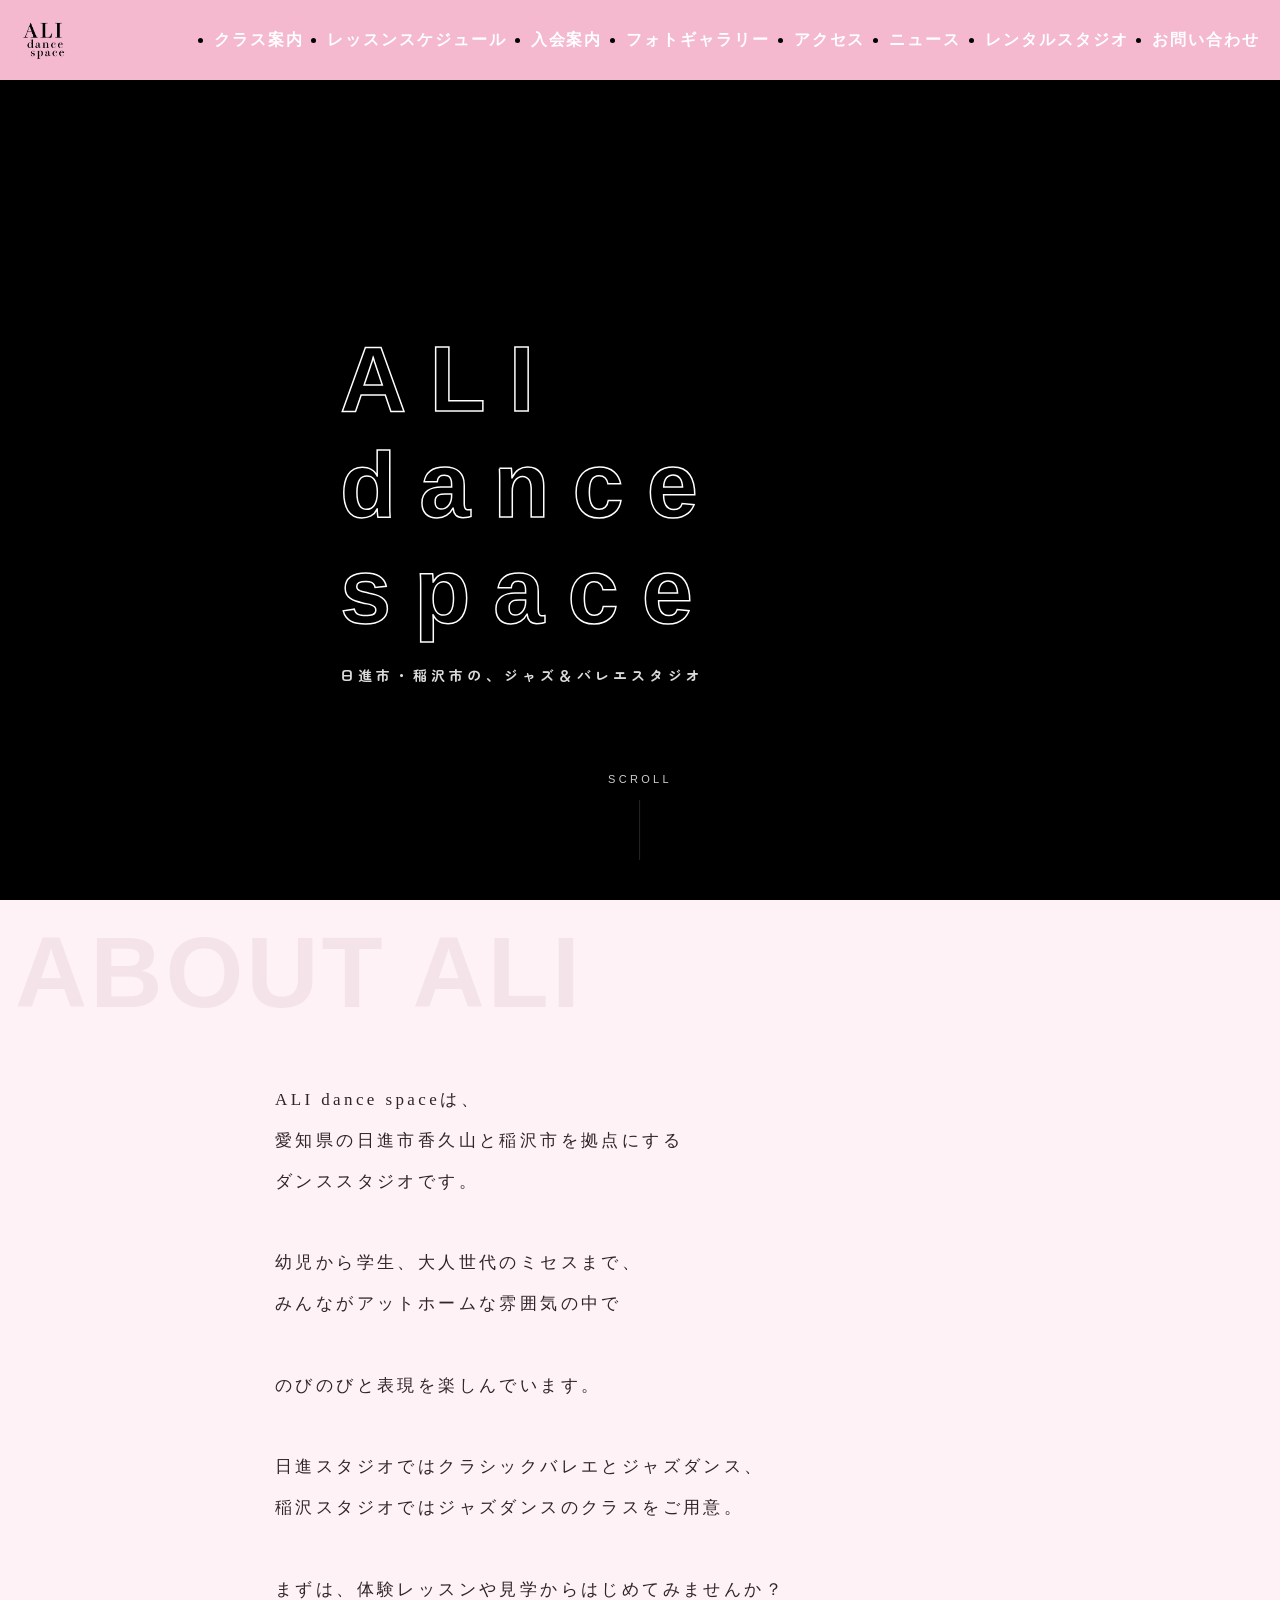
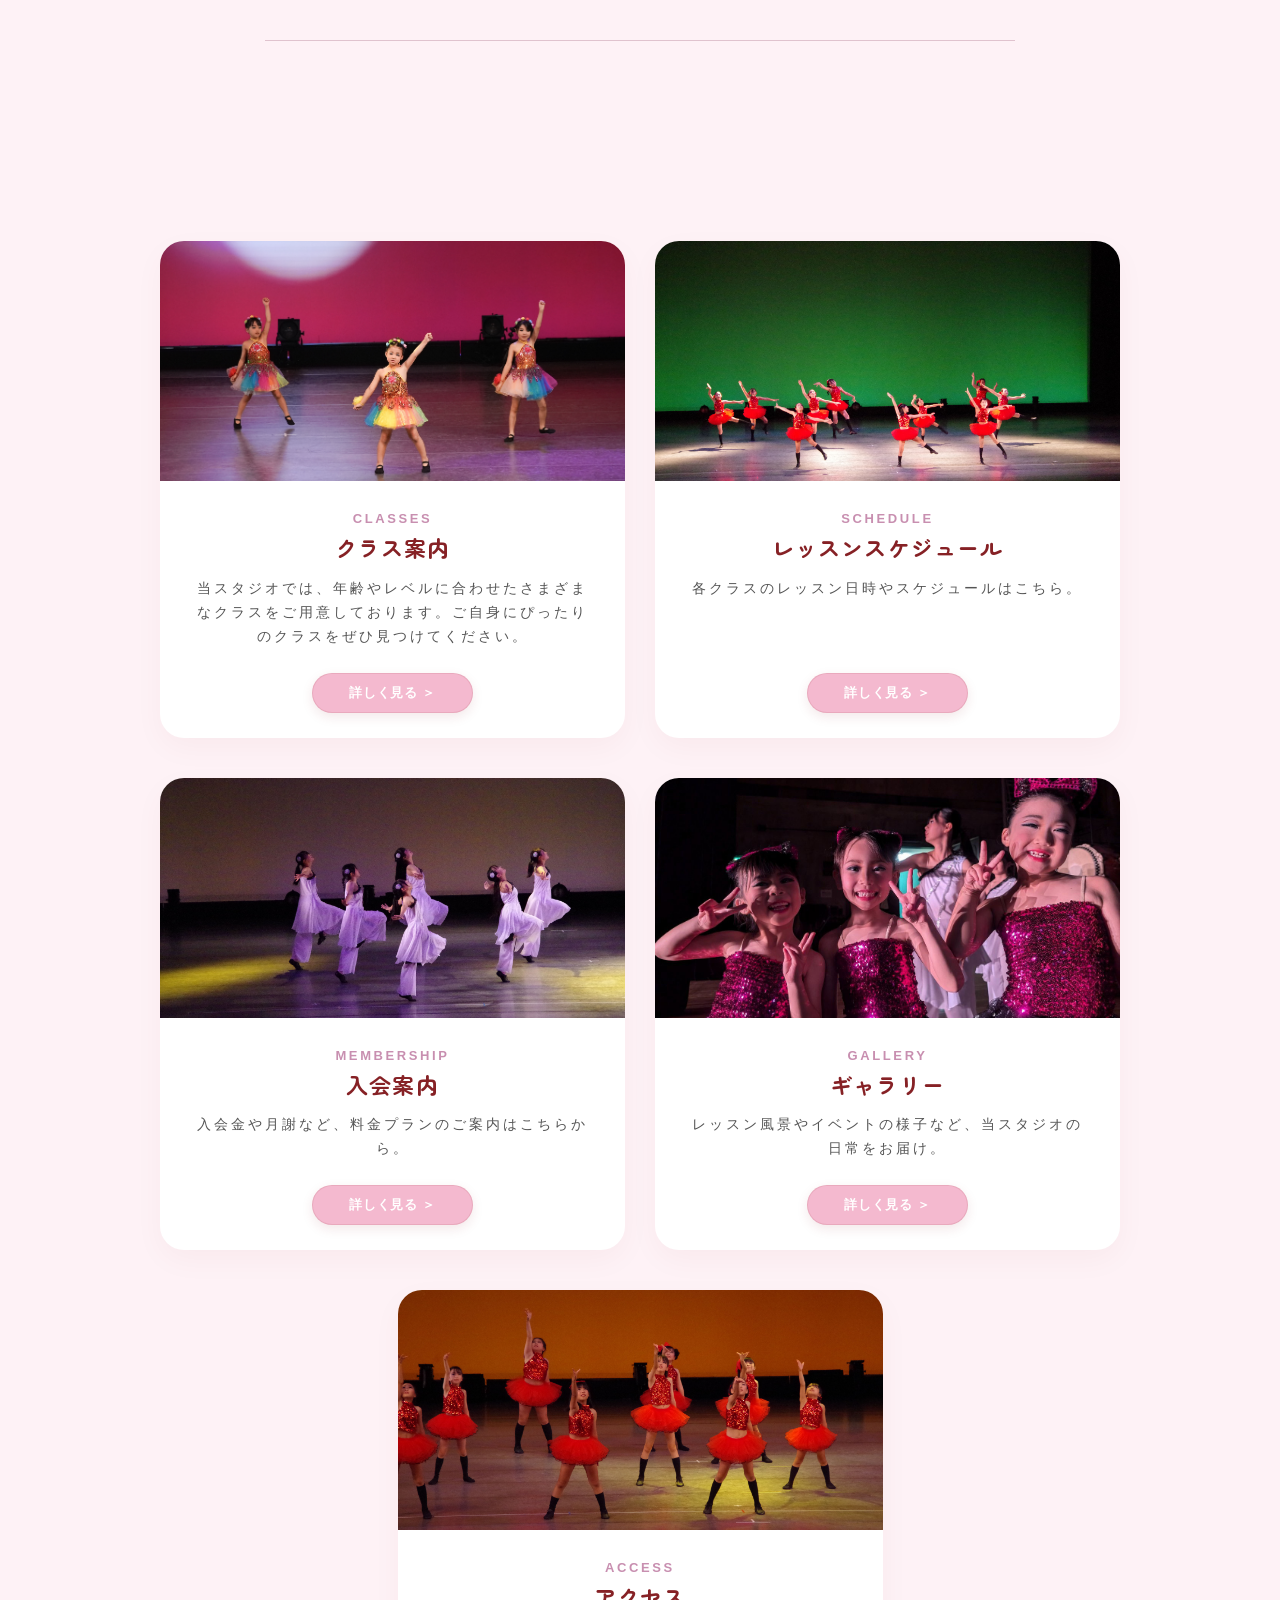
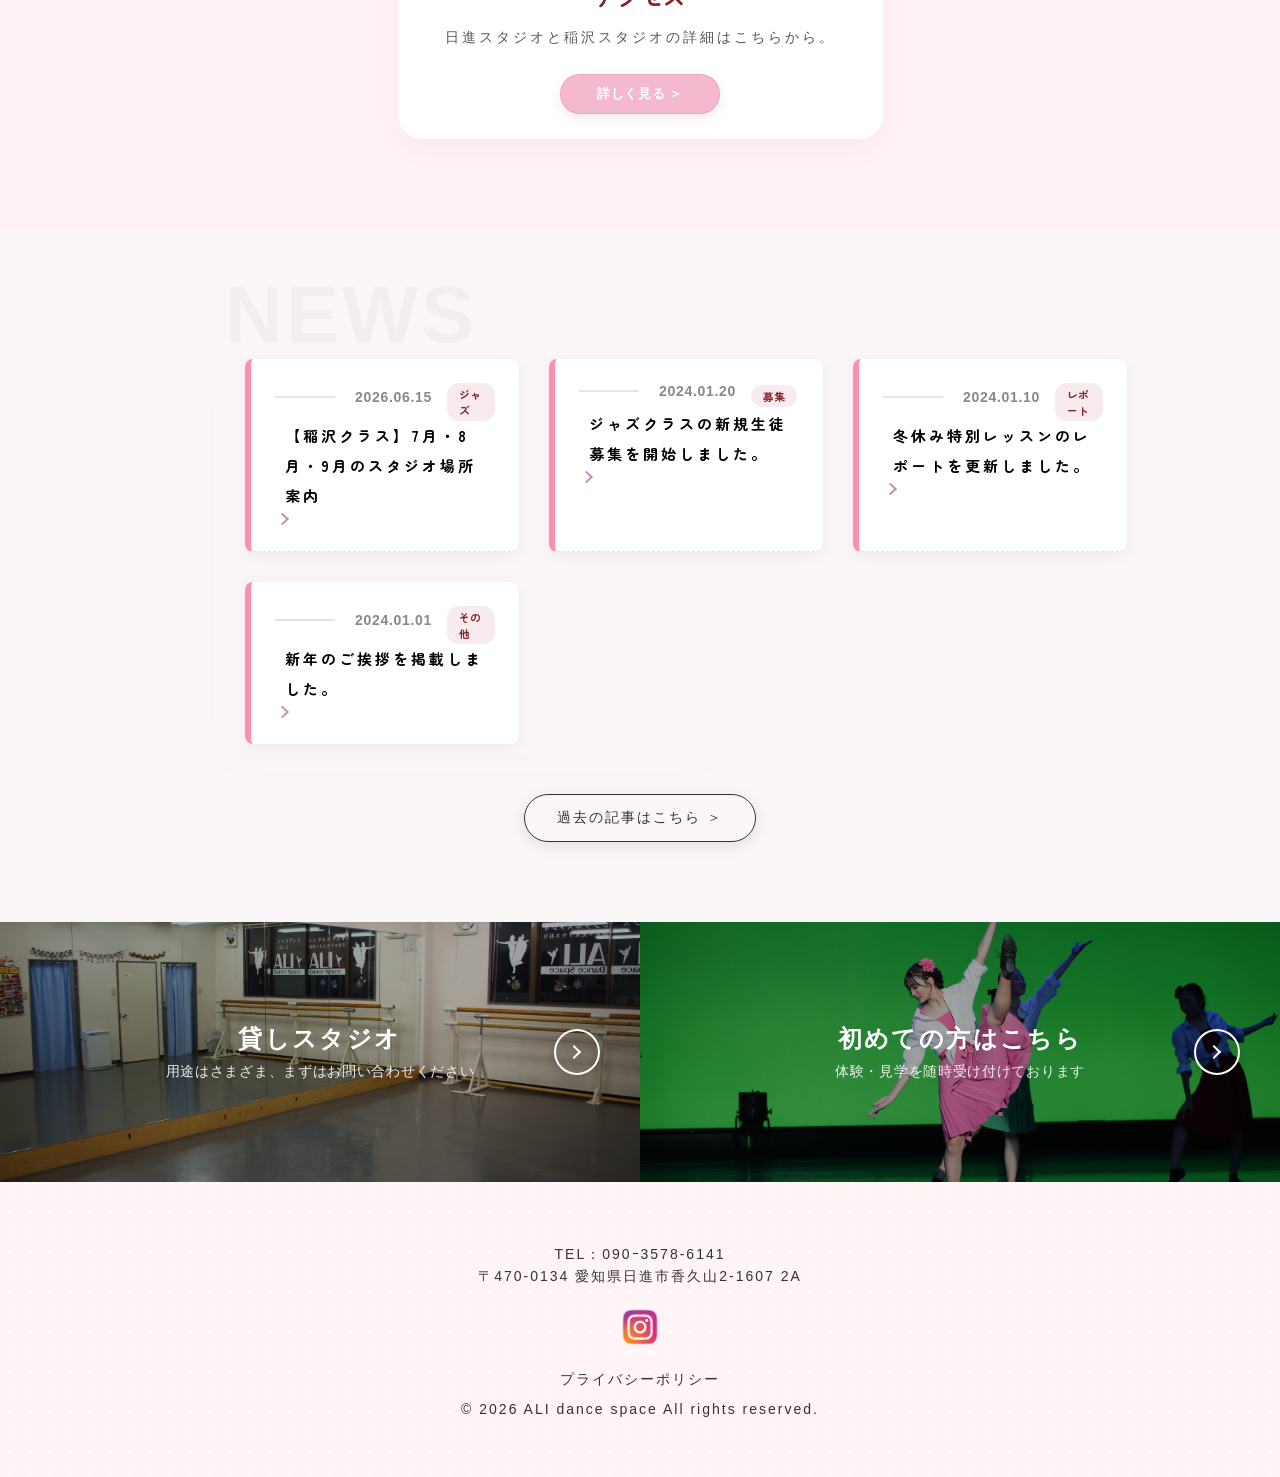
==== commit 5ae4fce4: "Add files via upload" ====
--- a/index.html
+++ b/index.html
@@ -59,7 +59,7 @@
   <div class="kv-slider">
     <div class="kv-slide" style="background-image: url('img/kv1.jpg');"></div>
     <div class="kv-slide" style="background-image: url('img/kv2.jpg');"></div>
-    <div class="kv-slide" style="background-image: url('img/kv3.jpg');"></div>
+    <div class="kv-slide" style="background-image: url('img/kv1.jpg');"></div>
     <div class="kv-slide" style="background-image: url('img/kv4.jpg');"></div>
     <div class="kv-slide" style="background-image: url('img/kv5.jpg');"></div>
     <div class="kv-slide" style="background-image: url('img/kv6.jpg');"></div>
@@ -196,7 +196,7 @@
     
     <div class="news-list">
 
-      <a href="#" class="news-item">
+      <a href="news_260404.html" class="news-item">
         <div class="news-meta">
           <span class="news-date">2026.06.15</span>
           <span class="news-category">ジャズ</span> </div>
@@ -449,6 +449,8 @@
 
 
 
+
+
 	
 </body>
 
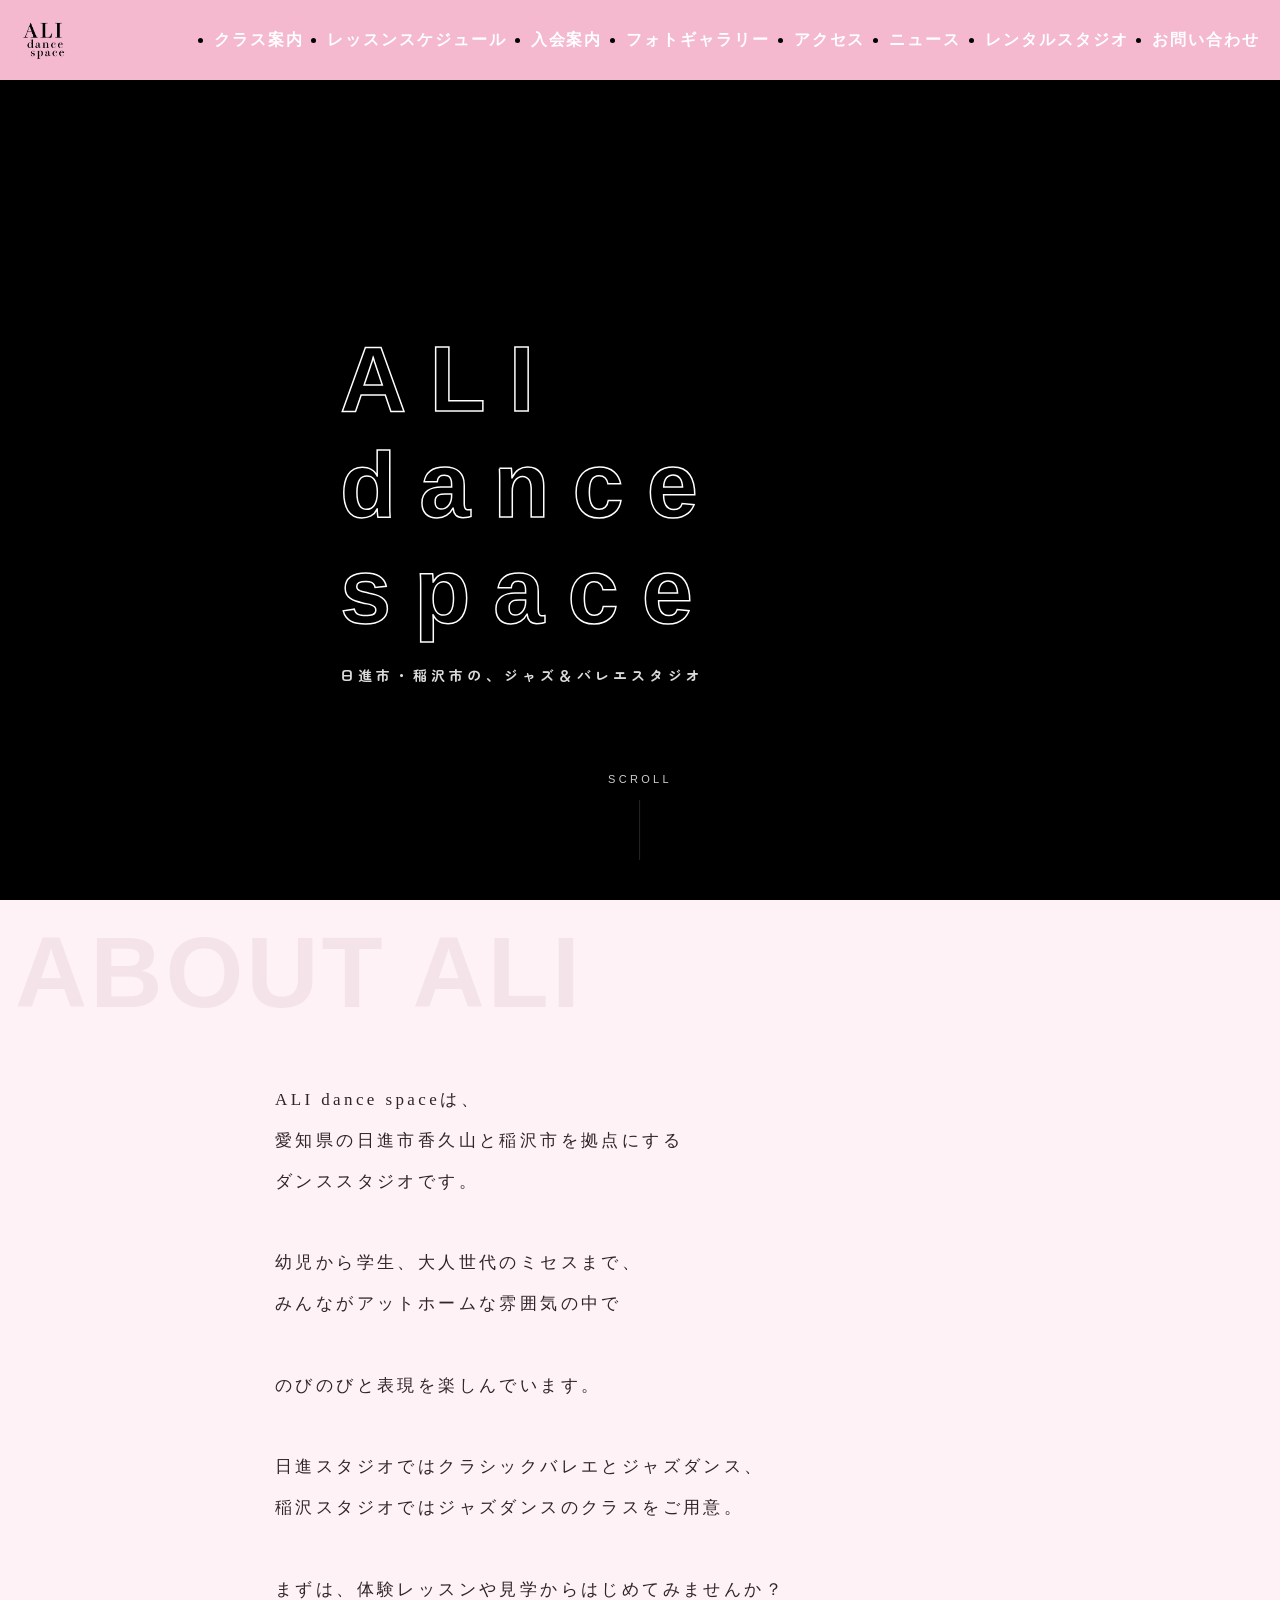
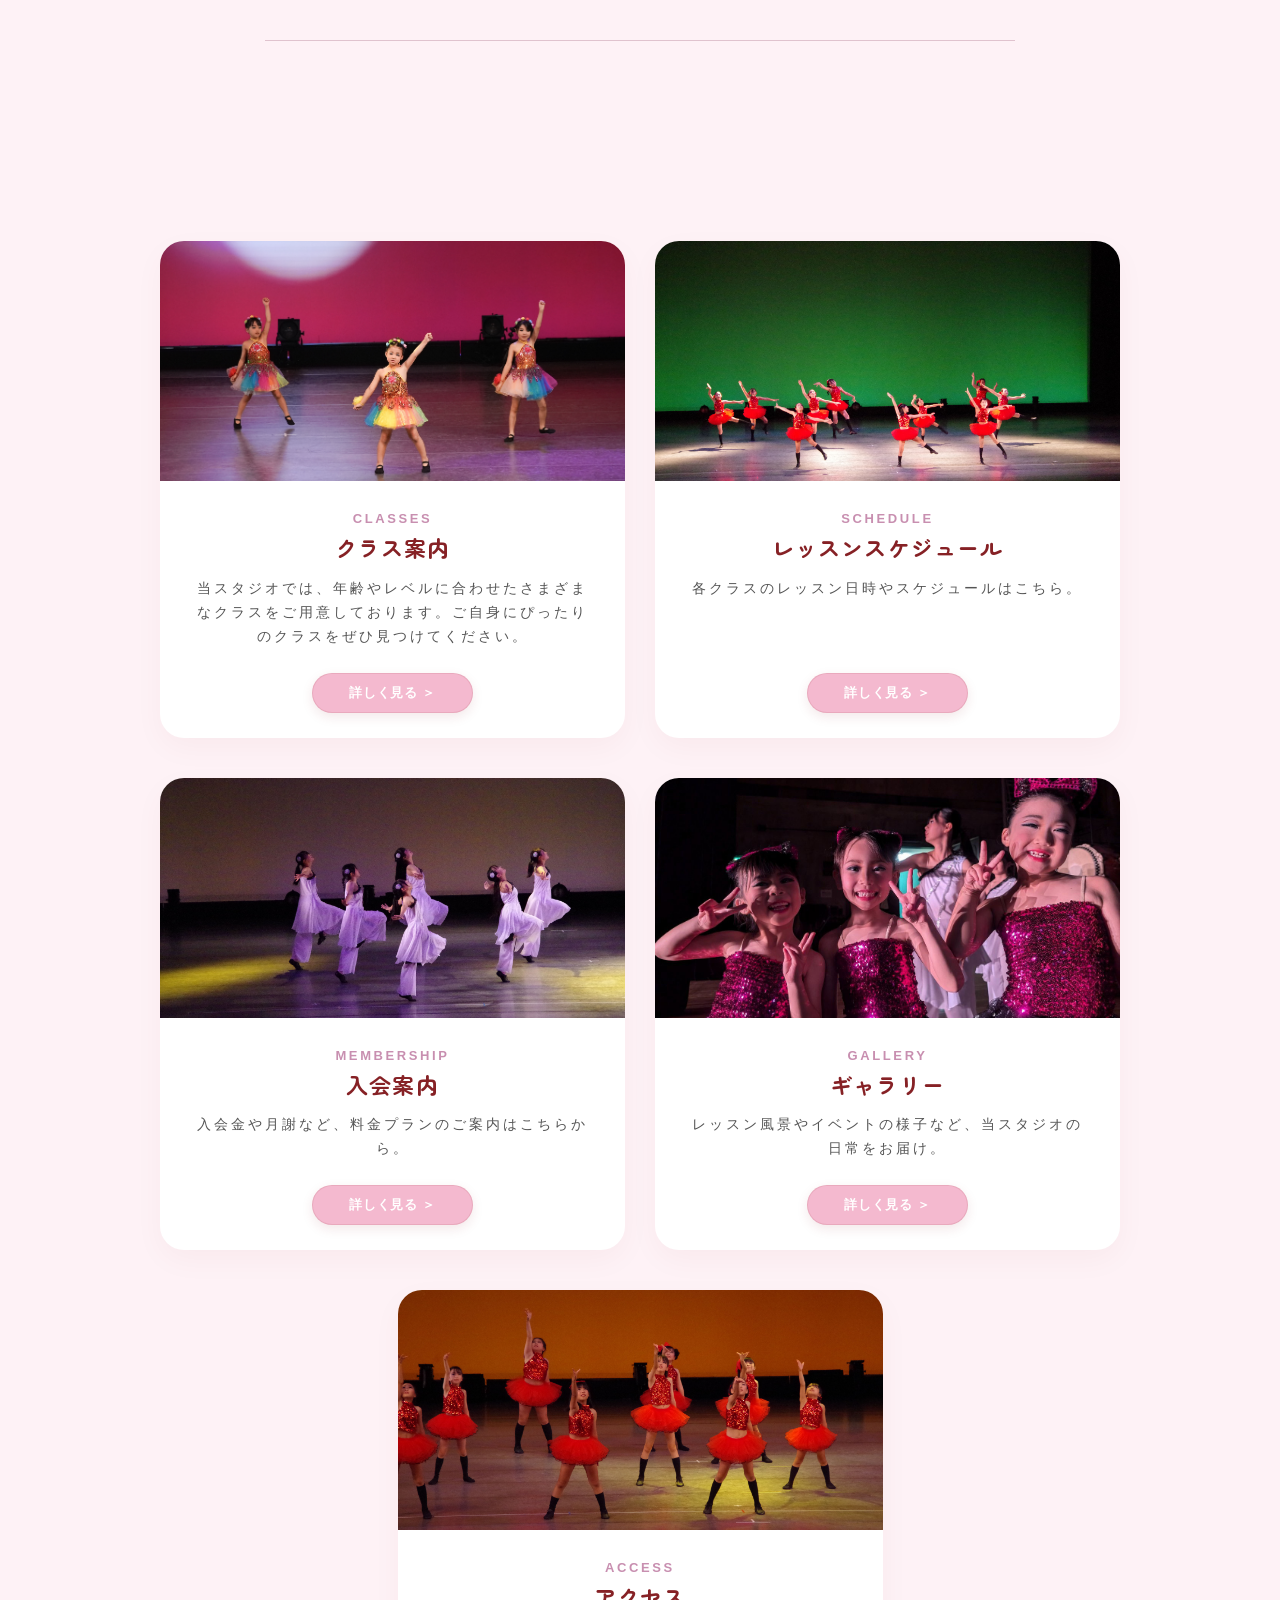
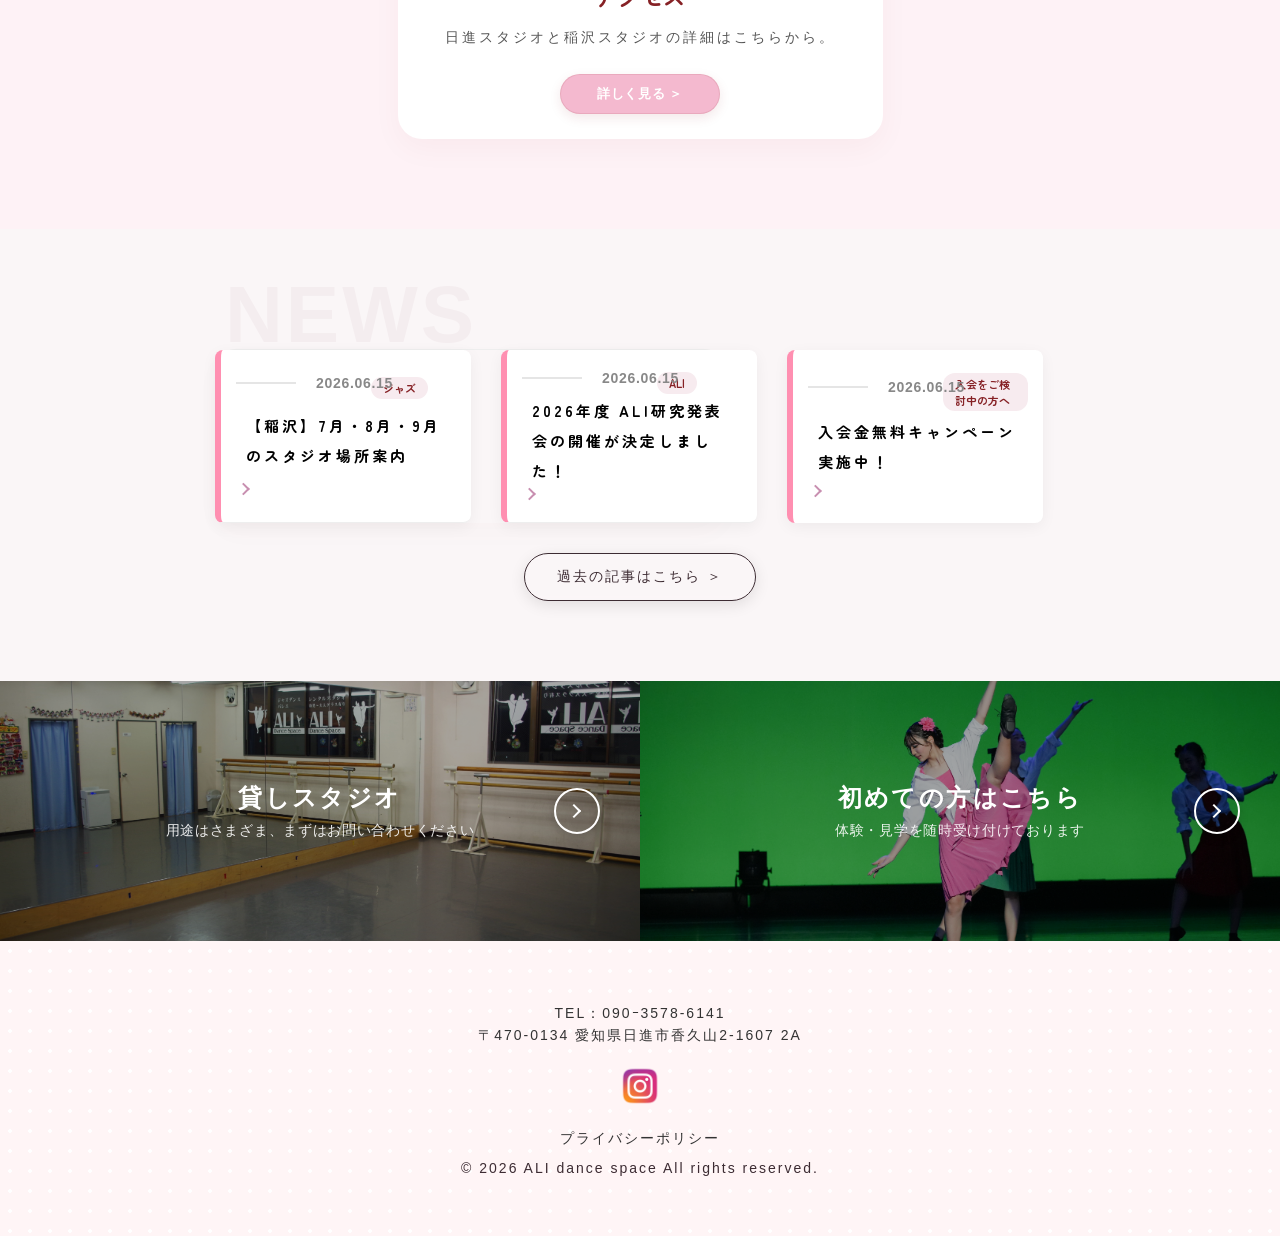
==== commit 59919043: "Add files via upload" ====
--- a/index.html
+++ b/index.html
@@ -38,7 +38,7 @@
 
   <!-- ナビ本体 -->
   <ul class="nav-list">
-    <li><a href="class.html">クラス案内</a></li>
+    <li><a href="class_2.html">クラス案内</a></li>
     <li><a href="lesson.html">レッスンスケジュール</a></li>
     <li><a href="membership.html">入会案内</a></li>
     <li><a href="gallery.html">フォトギャラリー</a></li>
@@ -123,7 +123,7 @@
         <h3 class="menu-nav-title">クラス案内</h3>
         <p class="menu-nav-text">当スタジオでは、年齢やレベルに合わせたさまざまなクラスをご用意しております。ご自身にぴったりのクラスをぜひ見つけてください。</p>
         <div class="menu-btn-wrap">
-          <a href="class.html" class="menu-nav-btn">詳しく見る ＞</a>
+          <a href="class_v2.html" class="menu-nav-btn">詳しく見る ＞</a>
         </div>
       </div>
     </div>
@@ -201,40 +201,29 @@
           <span class="news-date">2026.06.15</span>
           <span class="news-category">ジャズ</span> </div>
         <div class="news-content">
-          <p class="news-text">【稲沢クラス】7月・8月・9月のスタジオ場所案内</p>
+          <p class="news-text">【稲沢】7月・8月・9月のスタジオ場所案内</p>
         </div>
         <span class="news-arrow"></span>
       </a>
 
       <a href="#" class="news-item">
         <div class="news-meta">
-          <span class="news-date">2024.01.20</span>
-          <span class="news-category">募集</span>
+          <span class="news-date">2026.06.15</span>
+          <span class="news-category">ALI</span>
         </div>
         <div class="news-content">
-          <p class="news-text">ジャズクラスの新規生徒募集を開始しました。</p>
+          <p class="news-text">2026年度 ALI研究発表会の開催が決定しました！</p>
         </div>
         <span class="news-arrow"></span>
       </a>
 
       <a href="#" class="news-item">
         <div class="news-meta">
-          <span class="news-date">2024.01.10</span>
-          <span class="news-category">レポート</span>
+          <span class="news-date">2026.06.15</span>
+          <span class="news-category">入会をご検討中の方へ</span>
         </div>
         <div class="news-content">
-          <p class="news-text">冬休み特別レッスンのレポートを更新しました。</p>
-        </div>
-        <span class="news-arrow"></span>
-      </a>
-
-      <a href="#" class="news-item">
-        <div class="news-meta">
-          <span class="news-date">2024.01.01</span>
-          <span class="news-category">その他</span>
-        </div>
-        <div class="news-content">
-          <p class="news-text">新年のご挨拶を掲載しました。</p>
+          <p class="news-text">入会金無料キャンペーン実施中！</p>
         </div>
         <span class="news-arrow"></span>
       </a>
@@ -387,7 +376,7 @@
     <div class="banner-arrow-btn"></div>
   </a>
 
-  <a href="#" class="fullwidth-item" style="background-image: url('img/top_06.jpg');">
+  <a href="first.html" class="fullwidth-item" style="background-image: url('img/top_06.jpg');">
     <div class="fullwidth-overlay"></div>
     <div class="fullwidth-text">
       <h3>初めての方はこちら</h3>
--- a/style.css
+++ b/style.css
@@ -696,26 +696,24 @@
 
 /*クラス紹介ここから（ali）*/
 
+
+
+/*クラス紹介ここまで（ali）*/
+
+/*クラス紹介ここから（ali）*/
+
 .ticket-banner {
   background: #E8B7C8;
   color: #5A3C46;
-
   padding: 18px 20px;
-
   text-align: center;
-
   font-weight: 700;
   letter-spacing: 0.15em;
   font-size: 16px;
-
   position: relative;
-
   border-radius: 16px;
-
   margin: 40px auto;
-
   max-width: 700px;
-
   box-shadow: 0 10px 30px rgba(200,107,133,0.18);
 }
 
@@ -723,148 +721,165 @@
 .ticket-banner::before,
 .ticket-banner::after {
   content: "";
-
   position: absolute;
-
   width: 22px;
   height: 22px;
-
   background: #FFF8FA;
-
   border-radius: 50%;
-
   top: 50%;
-
   transform: translateY(-50%);
 }
 
-.ticket-banner::before {
-  left: -11px;
-}
-
-.ticket-banner::after {
-  right: -11px;
-}
-
-/* グリッド */
+.ticket-banner::before { left: -11px; }
+.ticket-banner::after { right: -11px; }
+
+/* グリッド（PC版はゆったり2カラム） */
 .class-grid {
   display: grid;
   grid-template-columns: repeat(2, 1fr);
-  gap: 40px;
-  margin-top: 60px;
-}
-
-/* カード */
+  gap: 40px 30px;
+  max-width: 1050px;
+  margin: 50px auto 0;
+  padding: 0 20px;
+}
+
+/* カードデザイン（塗り壁感を消す白ベース＋繊細な影） */
 .banner-card {
   display: flex;
-  align-items: center;
-  margin: 10px;
-  background: #fff;
-  border-radius: 20px;
-
+  background: #ffffff !important;
+  border-radius: 24px;
   overflow: hidden;
-
-  box-shadow: 0 10px 30px rgba(0,0,0,0.05);
-
-  transition: 0.3s ease;
-}
-
-/* hover */
+  box-shadow: 0 12px 32px rgba(134, 33, 37, 0.04);
+  transition: transform 0.4s cubic-bezier(0.25, 1, 0.5, 1), box-shadow 0.4s ease;
+  align-items: stretch; /* 左右の高さを均等にする */
+}
+
+/* ホバーで上品に浮き上がる */
 .banner-card:hover {
-  transform: translateY(-5px);
-}
-
-/* 画像 */
+  transform: translateY(-6px);
+  box-shadow: 0 18px 40px rgba(134, 33, 37, 0.08);
+}
+
+/* 左側：写真エリア（横長比率をキープ） */
 .banner-img {
   width: 45%;
-  height: 320px;
   object-fit: cover;
   display: block;
-}
-
-/* テキスト */
+  transition: transform 0.5s ease;
+}
+
+.banner-card:hover .banner-img {
+  transform: scale(1.03); /* ホバー時に写真も少しだけ拡大 */
+}
+
+/* 右側：テキストコンテンツエリア */
 .banner-content {
   width: 55%;
-  padding: 30px;
-}
-
+  padding: 35px 30px;
+  display: flex;
+  flex-direction: column;
+  justify-content: center;
+}
+
+/* 英語のサブタイトル */
 .class-en {
-  font-size: 12px;
-  letter-spacing: 2px;
-  color: #999;
-  margin-bottom: 10px;
-}
-
+  font-family: 'Poppins', sans-serif;
+  font-size: 11px;
+  font-weight: 600;
+  color: #c88fb0;
+  letter-spacing: 0.2em;
+  text-transform: uppercase;
+  margin-bottom: 6px;
+  display: block;
+}
+
+/* メインタイトル（サイズを最適化してやぼったさを解消） */
 .banner-content h3 {
-  font-size: 28px;
-  margin-bottom: 15px;
-}
-
+  font-family: "Zen Maru Gothic", sans-serif;
+  font-size: 20px;
+  font-weight: 700;
+  color: #862125; /* スタジオのエンジ色 */
+  margin-bottom: 12px;
+  letter-spacing: 0.05em;
+}
+
+/* 説明文 */
 .banner-content p {
-  font-size: 14px;
-  line-height: 1.8;
-  color: #666;
-  margin-bottom: 25px;
-}
-
-/* ボタン */
+  font-size: 13px;
+  line-height: 1.7;
+  color: #555555;
+  margin-bottom: 24px;
+}
+
+/* ボタン（今っぽい洗練されたカプセル型に刷新） */
 .banner-btn {
   display: inline-block;
-
-  padding: 12px 24px;
-
-  border: 1px solid #000;
-
-  color: #000;
+  align-self: flex-start; /* ボタンが横いっぱいに広がらないように設定 */
+  padding: 8px 24px;
+  background-color: #f4b9cf !important; /* なじみの良いピンク */
+  color: #ffffff !important;
   text-decoration: none;
-  font-size: 13px;
-  letter-spacing: 2px;
-
-  transition: 0.3s ease;
+  font-size: 12px;
+  font-weight: 700;
+  letter-spacing: 0.05em;
+  border-radius: 30px;
+  border: 1px solid rgba(134, 33, 37, 0.1);
+  box-shadow: 0 4px 12px rgba(134, 33, 37, 0.1);
+  transition: all 0.3s ease;
 }
 
 .banner-btn:hover {
-  background: #000;
-  color: #fff;
-}
-
-/* SP */
+  background-color: #862125 !important; /* ホバーでエンジ色に美しく反転 */
+  color: #ffffff !important;
+  transform: translateY(-2px);
+  box-shadow: 0 6px 16px rgba(134, 33, 37, 0.18);
+}
+
+/* ==========================================
+   スマートフォン用のレスポンシブ (画面幅768px以下)
+   ========================================== */
 @media (max-width: 768px) {
-
   .class-grid {
-    grid-template-columns: 1fr;
-    gap: 30px;
+    grid-template-columns: 1fr; /* スマホは縦1列に */
+    gap: 24px;
+    padding: 0 15px;
   }
 
   .banner-card {
-    flex-direction: row;
-    align-items: stretch;
+    flex-direction: column; /* スマホでは上に写真、下に文字の王道レイアウトに切り替え */
+    border-radius: 20px;
   }
 
   .banner-img {
-    width: 42%;
-    height: auto;
+    width: 100%;
+    height: 180px; /* スマホで見やすい横長画像の高さを確保 */
   }
 
   .banner-content {
-    width: 58%;
-    padding: 20px;
+    width: 100%;
+    padding: 24px 20px;
   }
 
   .banner-content h3 {
-    font-size: 20px;
+    font-size: 18px;
+    margin-bottom: 8px;
   }
 
   .banner-content p {
-    font-size: 13px;
-    line-height: 1.7;
+    font-size: 12.5px;
+    line-height: 1.6;
+    margin-bottom: 18px;
   }
 
   .banner-btn {
     font-size: 11px;
-    padding: 10px 18px;
-  }
-
+    padding: 7px 20px;
+  }
+}
+
+/* ===== 修正例：最下部をきれいに閉じる ===== */
+.menu-nav-card:hover {
+  transform: translateY(-5px);
 }
 
 /*クラス紹介ここまで（ali）*/
@@ -6031,3 +6046,366 @@
   }
 }
 
+/* ==========================================================================
+   クラス紹介ページ専用：追加CSS
+   ========================================================================== */
+
+.class-page-container {
+  max-width: 1200px;
+  margin: 0 auto;
+  padding: 60px 20px 100px;
+}
+
+/* --- タブ切り替えボタン --- */
+.tab-button-wrap {
+  display: flex;
+  justify-content: center;
+  gap: 20px;
+  margin-bottom: 50px;
+}
+
+.tab-btn {
+  font-family: 'Poppins', sans-serif;
+  font-size: 20px;
+  font-weight: 700;
+  letter-spacing: 0.1em;
+  padding: 15px 40px;
+  border-radius: 50px;
+  border: 2px solid transparent;
+  cursor: pointer;
+  background: #ffffff;
+  box-shadow: 0 8px 20px rgba(0, 0, 0, 0.05);
+  transition: all 0.4s ease;
+  display: flex;
+  flex-direction: column;
+  align-items: center;
+  line-height: 1.2;
+}
+
+.tab-btn span {
+  font-size: 12px;
+  font-weight: 500;
+  letter-spacing: 0.2em;
+  margin-top: 4px;
+}
+
+/* バレエタブボタンの通常時とアクティブ時 */
+.tab-btn[data-tab="ballet"] {
+  color: #ff4d87;
+  border-color: rgba(248, 219, 230, 0.7);
+}
+.tab-btn[data-tab="ballet"].active {
+  background: #f8dbe6;
+  color: #862125;
+  box-shadow: 0 8px 25px rgba(244, 185, 207, 0.4);
+}
+
+/* ジャズタブボタンの通常時とアクティブ時 */
+.tab-btn[data-tab="jazz"] {
+  color: #4dacff;
+  border-color: rgba(220, 241, 246, 0.7);
+}
+.tab-btn[data-tab="jazz"].active {
+  background: #dcf1f6;
+  color: #215986;
+  box-shadow: 0 8px 25px rgba(173, 218, 255, 0.4);
+}
+
+/* --- コンテンツの表示・非表示 --- */
+.tab-content {
+  display: none;
+  animation: fadeInUp 0.6s ease forwards;
+}
+
+.tab-content.active {
+  display: block;
+}
+
+/* --- クラス一覧のグリッド --- */
+.class-detail-grid {
+  display: flex;
+  flex-direction: column;
+  gap: 40px;
+}
+
+/* 既存のクラスカードの構造を左右2カラムに最適化 */
+.class-detail-card,
+.class-detail-card-blue {
+  display: grid;
+  grid-template-columns: 1fr 1.1fr; /* 左テキスト：右画像スライダー */
+  gap: 40px;
+  align-items: center;
+  padding: 40px;
+  margin: 0;
+  box-shadow: 0 15px 35px rgba(134, 33, 37, 0.03);
+}
+
+.detail-text-area {
+  display: flex;
+  flex-direction: column;
+  justify-content: center;
+}
+
+/* --- スライダー（指やマウスで横スクロール可能） --- */
+.class-slider-container {
+  width: 100%;
+  overflow-x: auto;
+  -webkit-overflow-scrolling: touch;
+  cursor: grab;
+  padding-bottom: 10px;
+}
+
+/* スクロールバーをおしゃれに隠す（ブラウザ対応） */
+.class-slider-container::-webkit-scrollbar {
+  height: 6px;
+}
+.class-slider-container::-webkit-scrollbar-track {
+  background: rgba(255, 255, 255, 0.5);
+  border-radius: 10px;
+}
+.class-slider-container::-webkit-scrollbar-thumb {
+  background: rgba(134, 33, 37, 0.15);
+  border-radius: 10px;
+}
+
+.class-slider-track {
+  display: flex;
+  gap: 15px;
+}
+
+.class-slider-track img {
+  width: 260px;
+  min-width: 260px;
+  aspect-ratio: 4 / 3;
+  object-fit: cover;
+  border-radius: 20px;
+  flex-shrink: 0;
+  transition: transform 0.3s ease;
+  box-shadow: 0 6px 15px rgba(0,0,0,0.05);
+}
+
+.class-slider-track img:hover {
+  transform: translateY(-5px);
+}
+
+/* ==========================================
+   スマホ対応のレスポンシブ
+   ========================================== */
+@media (max-width: 992px) {
+  .class-detail-card,
+  .class-detail-card-blue {
+    grid-template-columns: 1fr; /* 画面が狭くなったら縦並びに */
+    padding: 30px 20px;
+    gap: 25px;
+  }
+}
+
+@media (max-width: 480px) {
+  .tab-btn {
+    padding: 10px 25px;
+    font-size: 16px;
+  }
+  .tab-btn span {
+    font-size: 10px;
+  }
+  .class-slider-track img {
+    width: 200px;
+    min-width: 200px;
+  }
+}
+
+/* ジャズ（1番目・アクティブ時ピンク） */
+.tab-btn[data-tab="jazz"].active {
+  background-color: #ff8ca3 !important; 
+  border-color: #ff8ca3 !important;
+  color: #fff !important;
+  box-shadow: 0 4px 10px rgba(255, 140, 163, 0.3);
+}
+
+/* バレエ（2番目・アクティブ時青） */
+.tab-btn[data-tab="ballet"].active {
+  background-color: #4ea8de !important; 
+  border-color: #4ea8de !important;
+  color: #fff !important;
+  box-shadow: 0 4px 10px rgba(78, 168, 222, 0.3);
+}
+
+/* ==========================================================================
+   【連絡ページ専用】ニュース＆タブ切り替えエリアのスタイル
+   ========================================================================== */
+
+/* ニュースセクション全体の囲み */
+.news-section {
+  max-width: 1000px;
+  margin: 80px auto;
+  padding: 0 20px;
+}
+
+/* ニュースのメインタイトル */
+.news-title {
+  font-size: 28px;
+  text-align: center;
+  color: #862125; /* スタジオのイメージカラー（エンジ） */
+  letter-spacing: 0.2em;
+  margin-bottom: 40px;
+  position: relative;
+}
+
+/* タイトルの下に可愛い下線をつける場合（不要なら削除してください） */
+.news-title::after {
+  content: '';
+  display: block;
+  width: 50px;
+  height: 2px;
+  background-color: #862125;
+  margin: 15px auto 0;
+}
+
+/* ① タブ切り替えボタンの並び（ここが崩れの主な原因です） */
+.news-tabs {
+  display: flex;
+  flex-wrap: wrap; /* スマホ時にボタンが折り返せるようにする */
+  justify-content: center;
+  gap: 10px;
+  margin-bottom: 50px;
+}
+
+/* タブボタン単体のデザイン */
+.news-tabs .tab-btn {
+  background-color: #f5f5f5;
+  color: #333;
+  border: 1px solid #ddd;
+  padding: 10px 20px;
+  font-size: 14px;
+  border-radius: 30px; /* 丸みをつけて可愛い印象に */
+  cursor: pointer;
+  transition: all 0.3s ease;
+}
+
+/* マウスを乗せたとき */
+.news-tabs .tab-btn:hover {
+  background-color: #e0e0e0;
+}
+
+/* 現在選択されているアクティブなタブ */
+.news-tabs .tab-btn.active {
+  background-color: #862125;
+  color: #ffffff;
+  border-color: #862125;
+  font-weight: bold;
+}
+
+/* ② ニュースのリスト本体 */
+.news-list {
+  list-style: none;
+  padding: 0;
+  margin: 0;
+  border-top: 1px solid #eee; /* リストの最上部に線を引く */
+}
+
+/* ニュース1件ごとの枠 */
+.news-item {
+  border-bottom: 1px solid #eee;
+  transition: background-color 0.3s;
+}
+
+.news-item:hover {
+  background-color: #fafafa; /* マウスホバーでうっすら背景色を変える */
+}
+
+/* リンクエリア全体を広げる */
+.news-item a {
+  display: flex;
+  flex-wrap: wrap; /* スマホで縦並びに対応 */
+  align-items: center;
+  padding: 20px 15px;
+  text-decoration: none;
+  color: #333;
+}
+
+/* リンクなし（aタグがない項目）のスタイル担保 */
+.news-item:not(:has(a)) {
+  display: flex;
+  flex-wrap: wrap;
+  align-items: center;
+  padding: 20px 15px;
+  color: #333;
+}
+
+/* ニュースの日付 */
+.news-date {
+  font-family: 'Poppins', sans-serif;
+  font-size: 14px;
+  color: #888;
+  width: 120px; /* 日付の幅を固定して縦ラインを揃える */
+  flex-shrink: 0;
+}
+
+/* ニュースの本文テキスト */
+.news-text {
+  font-size: 15px;
+  flex: 1;
+  line-height: 1.6;
+}
+
+/* ==========================================================================
+   スマホ・タブレット用レスポンシブ対応（画面幅 768px 以下）
+   ========================================================================== */
+@media (max-width: 768px) {
+  .news-section {
+    margin: 50px auto;
+  }
+
+  .news-tabs {
+    gap: 8px; /* ボタン同士の間隔を少し詰める */
+  }
+
+  .news-tabs .tab-btn {
+    padding: 8px 14px;
+    font-size: 13px; /* 文字を少し小さくして収まりを良くする */
+  }
+
+  .news-item a,
+  .news-item:not(:has(a)) {
+    flex-direction: column; /* スマホでは日付と本文を縦並びにする */
+    align-items: flex-start;
+    padding: 15px 10px;
+  }
+
+  .news-date {
+    margin-bottom: 5px; /* 日付の下に少し隙間を作る */
+  }
+  
+  .news-text {
+    font-size: 14px;
+  }
+}
+
+/* ==========================================================================
+   スマホ表示の微調整（連絡ページのリード文 ＆ TOPページのABOUT見切れ）
+   ========================================================================== */
+@media (max-width: 768px) {
+  
+  /* ① 連絡ページのリード文の調整 */
+  .rental-title .rental-lead {
+    font-size: 14px !important;     /* 文字サイズを少し下げて1画面に収まりやすく */
+    line-height: 1.8 !important;   /* 行間を広げて読みやすく */
+    padding: 0 15px !important;    /* 左右に余白を作って画面端に張り付くのを防ぐ */
+    word-break: break-all !important; /* 変な位置でのちぎれを防ぐ */
+  }
+  
+  /* ② TOPページ「ABOUT ALI」の見切れ調整 */
+  .about-title-wrap h2 {
+    font-size: 28px !important;    /* 見出し全体の文字サイズを少し下げる */
+    display: flex !important;
+    flex-wrap: wrap !important;    /* 画面幅が狭くても「ABOUT」と「ALI」が横に並ぶ、または綺麗に折り返すように */
+    justify-content: center !important;
+    gap: 8px !important;
+  }
+  
+  .about-title-wrap h2 span {
+    font-size: 16px !important;    /* 日本語サブタイトルのサイズ微調整 */
+    width: 100% !important;        /* 日本語は必ず下側に回り込ませる */
+    margin-top: 5px !important;
+  }
+}
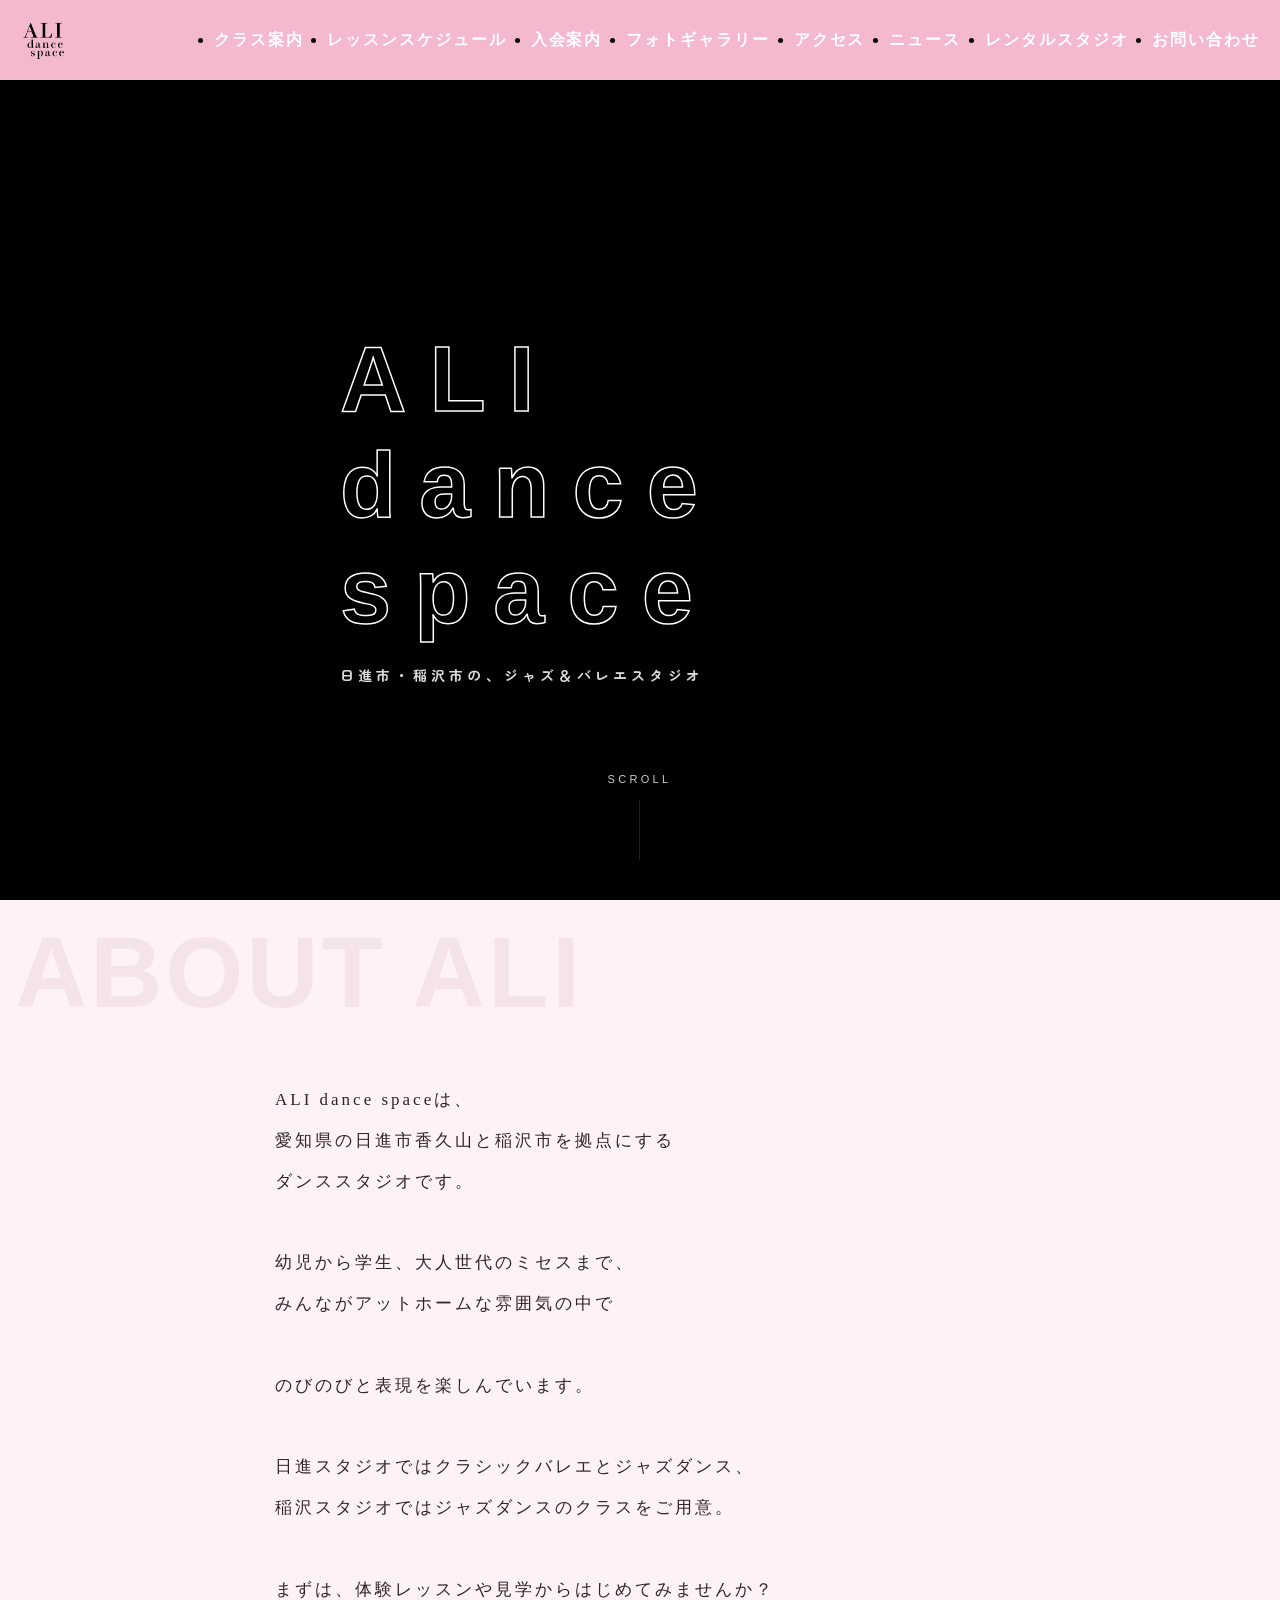
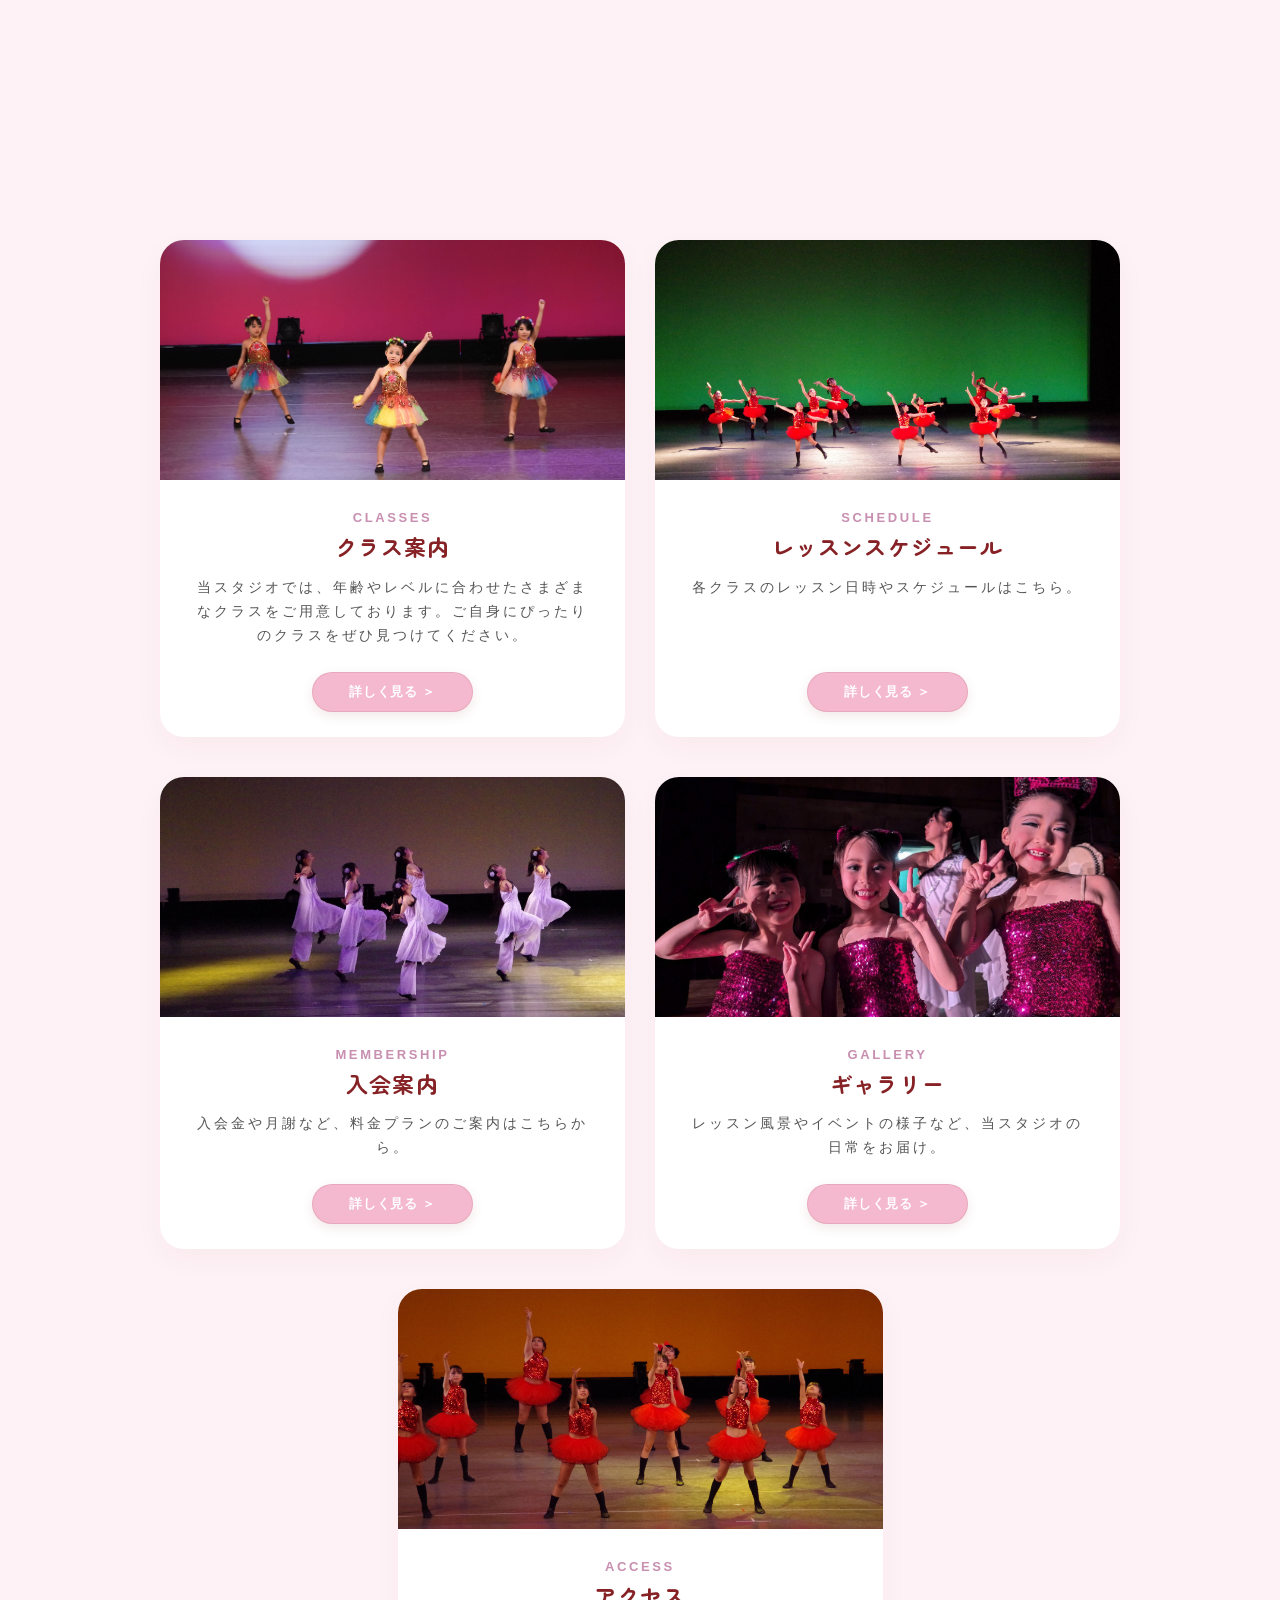
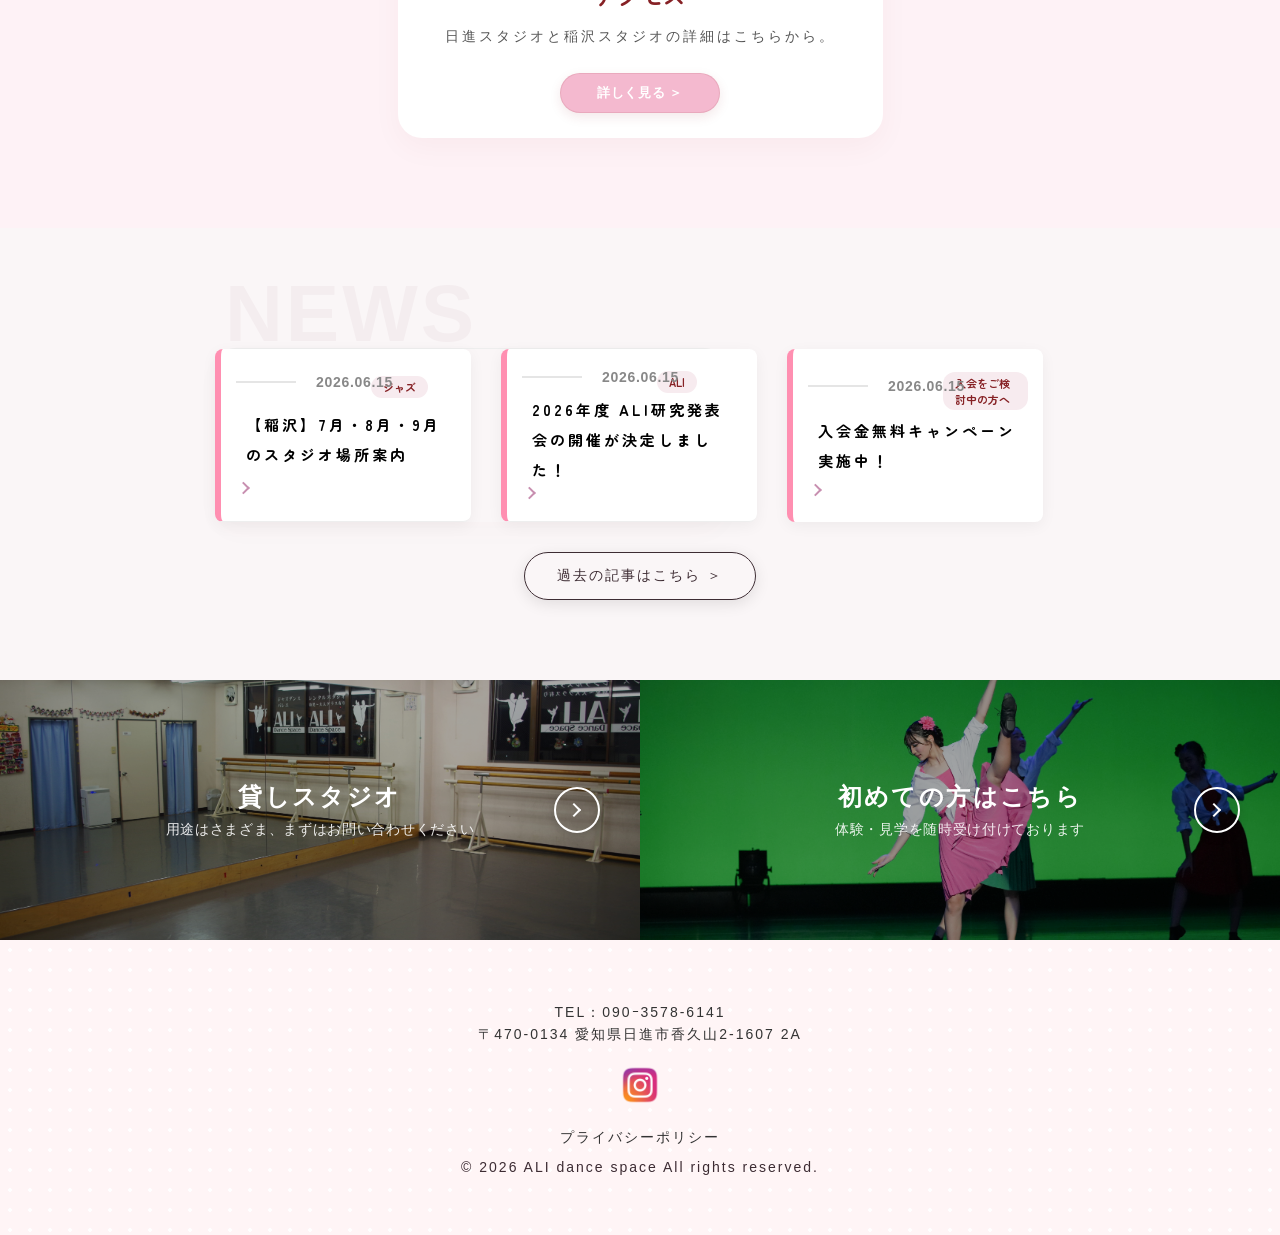
==== commit aa19f289: "Add files via upload" ====
--- a/index.html
+++ b/index.html
@@ -92,7 +92,7 @@
     <!-- もしここに「ABOUT ALI」の表のタイトル（通常のh2など）を入れる場合は、ここに記述してください -->
   </div>
   
-  <div class="container-melty" style="position: relative; z-index: 2;">
+  <div class="container-melty">
     <p class="readtext-2">
       ALI dance spaceは、<br>愛知県の日進市香久山と稲沢市を拠点にする<br>ダンススタジオです。<br><br>
       幼児から学生、大人世代のミセスまで、<br>みんながアットホームな雰囲気の中で<br><br class="pc-only">
@@ -420,7 +420,7 @@
     <p class="footer-address">〒470-0134 愛知県日進市香久山2-1607 2A</p>
 
     <div class="footer-sns">
-        <a href="#">
+        <a href="https://www.instagram.com/alidancespace/">
     <img src="img/insta.png" alt="Instagram" class="sns-img">
   </a>
       <!-- <a href="#" class="sns-icon">TikTok</a>
--- a/style.css
+++ b/style.css
@@ -545,7 +545,7 @@
 .container-melty {
   display: flex;
   flex-direction: column;
-  margin: 30px;
+  margin: 30px 0 0 0;
   text-align: center;
 }
 
@@ -1256,27 +1256,31 @@
 }
 
 .classpage-background-img{
-  background-image: url(../img/top_01.jpg);
+  background-image: url(/img/top_01_v2.jpg);
 }
 
 .lessonpage-background-img{
-  background-image: url(../img/top_02.jpg);
+  background-image: url(img/top_02.jpg);
 }
 
 .membershippage-background-img{
-  background-image: url(../img/top_04.jpg);
+  background-image: url(img/top_04.jpg);
 }
 
 .gallerypage-background-img{
-  background-image: url(../img/top_03.jpg);
+  background-image: url(img/top_03.jpg);
 }
 
 .accesspage-background-img{
-  background-image: url(../img/top_05.jpg);
+  background-image: url(img/top_05.jpg);
 }
 
 .newspage-background-img{
-  background-image: url(../img/top_06.jpg);
+  background-image: url(img/kv7.jpg);
+}
+
+.firstpage-background-img{
+  background-image: url(img/top_06.jpg);
 }
 
 /* 暗めオーバーレイ */
@@ -4162,7 +4166,6 @@
   color: #444;                        /* 純粋な黒(#000)より少しだけニュアンスを落とした濃いグレーがおしゃれ */
   padding: 40px 0;                    /* 上下の余白を広げて呼吸感（抜け感）を出す */
   line-height: 2.2;                   /* 行間をさらにゆったり広げて可読性をUP */
-  letter-spacing: 0.1em;              /* 文字と文字の間を少しあけて洗練された印象に */
   text-align: center;                 /* テキストを中央寄せに固定 */
 }
 
@@ -5143,10 +5146,8 @@
   font-size: 17px;
   color: #2F2428;
   line-height: 2.4;
-  letter-spacing: 0.2em;
   display: inline-block;
   text-align: left;             /* 文章は左揃えにして読みやすく */
-  border-bottom: 1px solid #E0C3CE;
   padding: 30px 10px;
 }
 
@@ -6408,4 +6409,5 @@
     width: 100% !important;        /* 日本語は必ず下側に回り込ませる */
     margin-top: 5px !important;
   }
-}+}
+
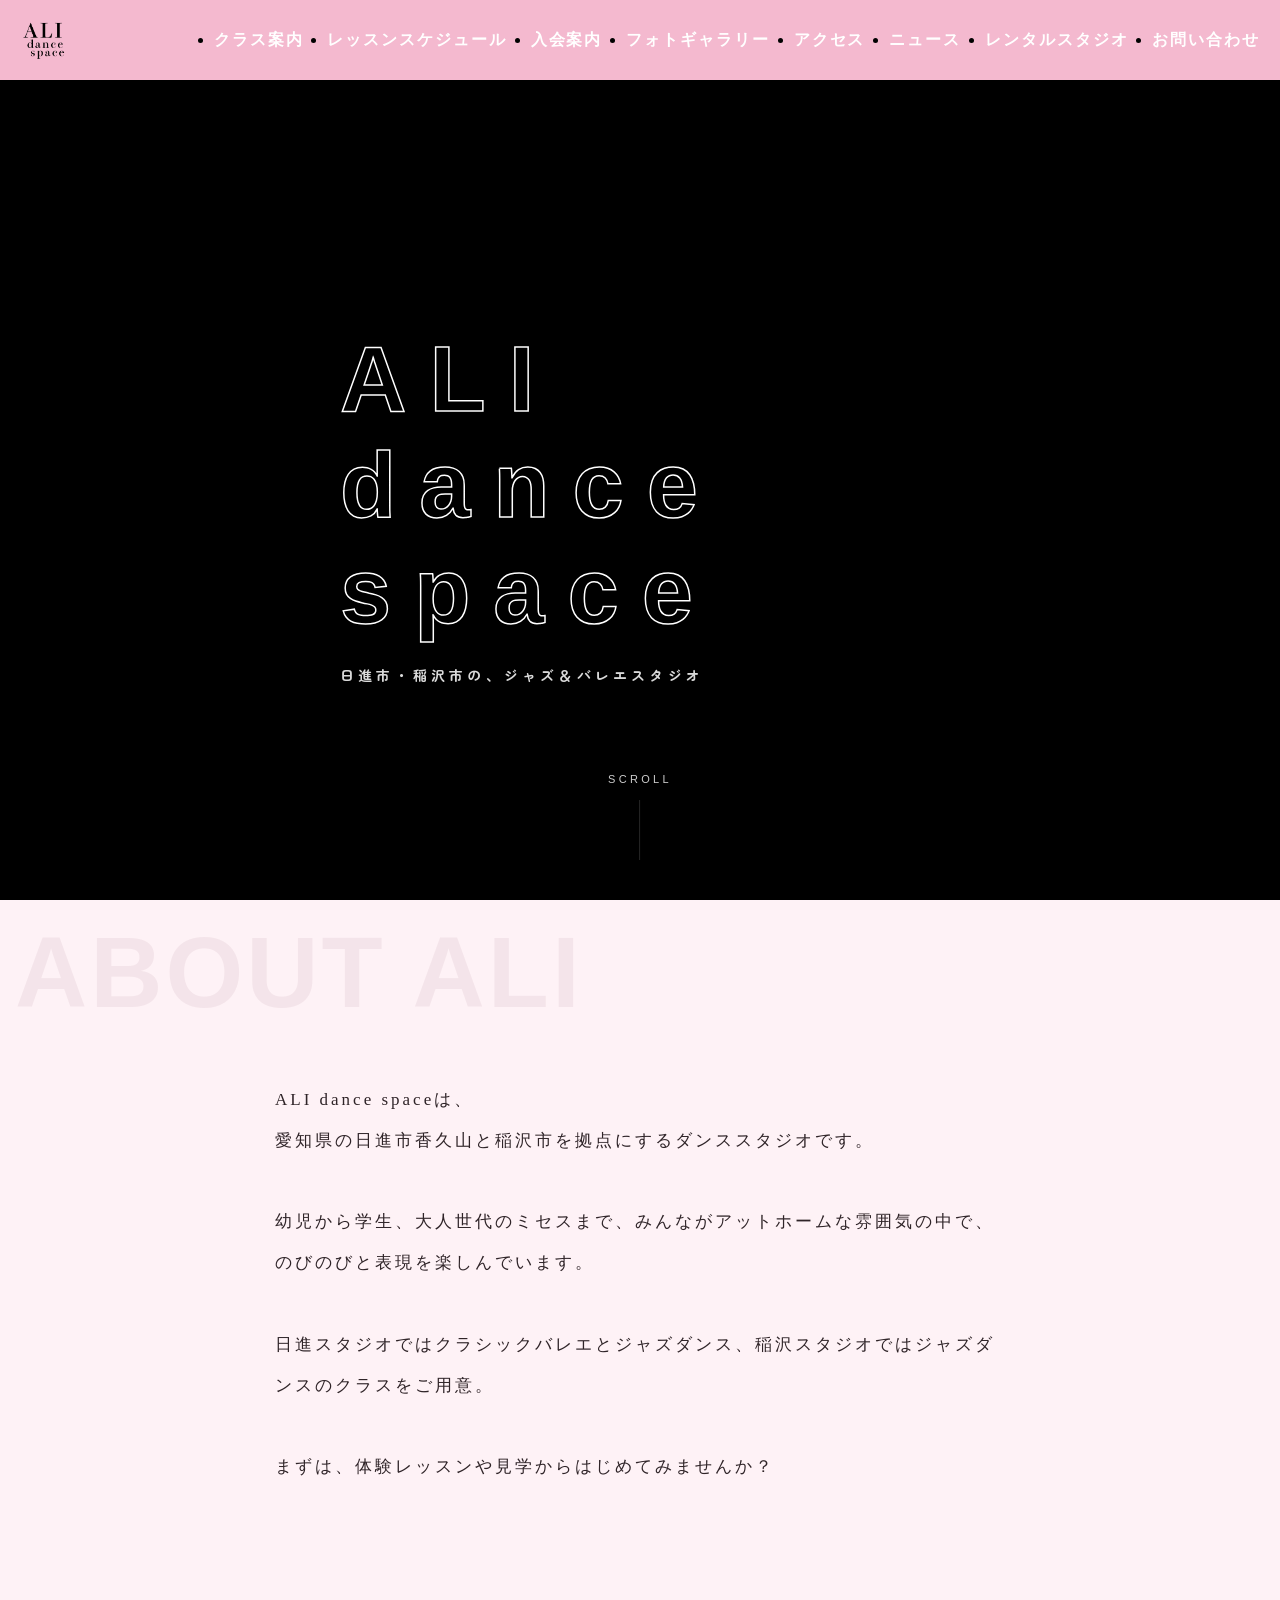
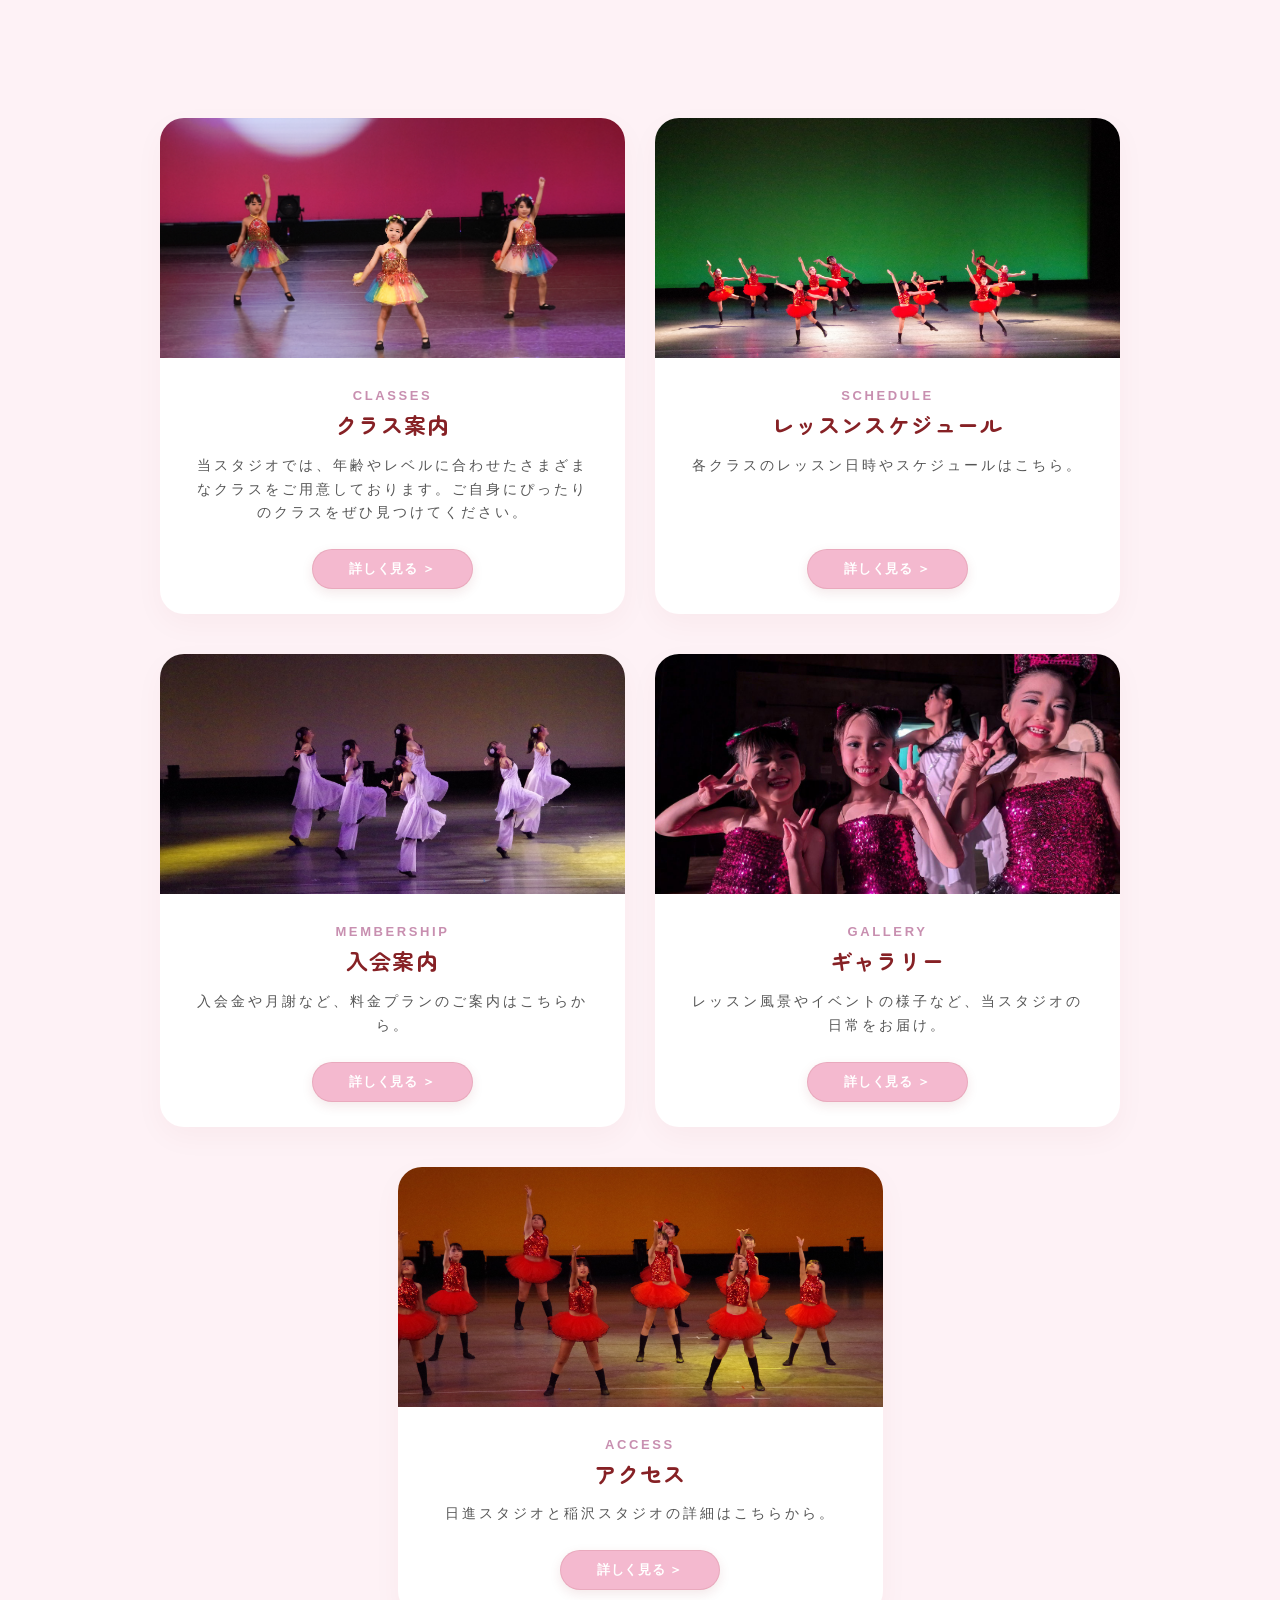
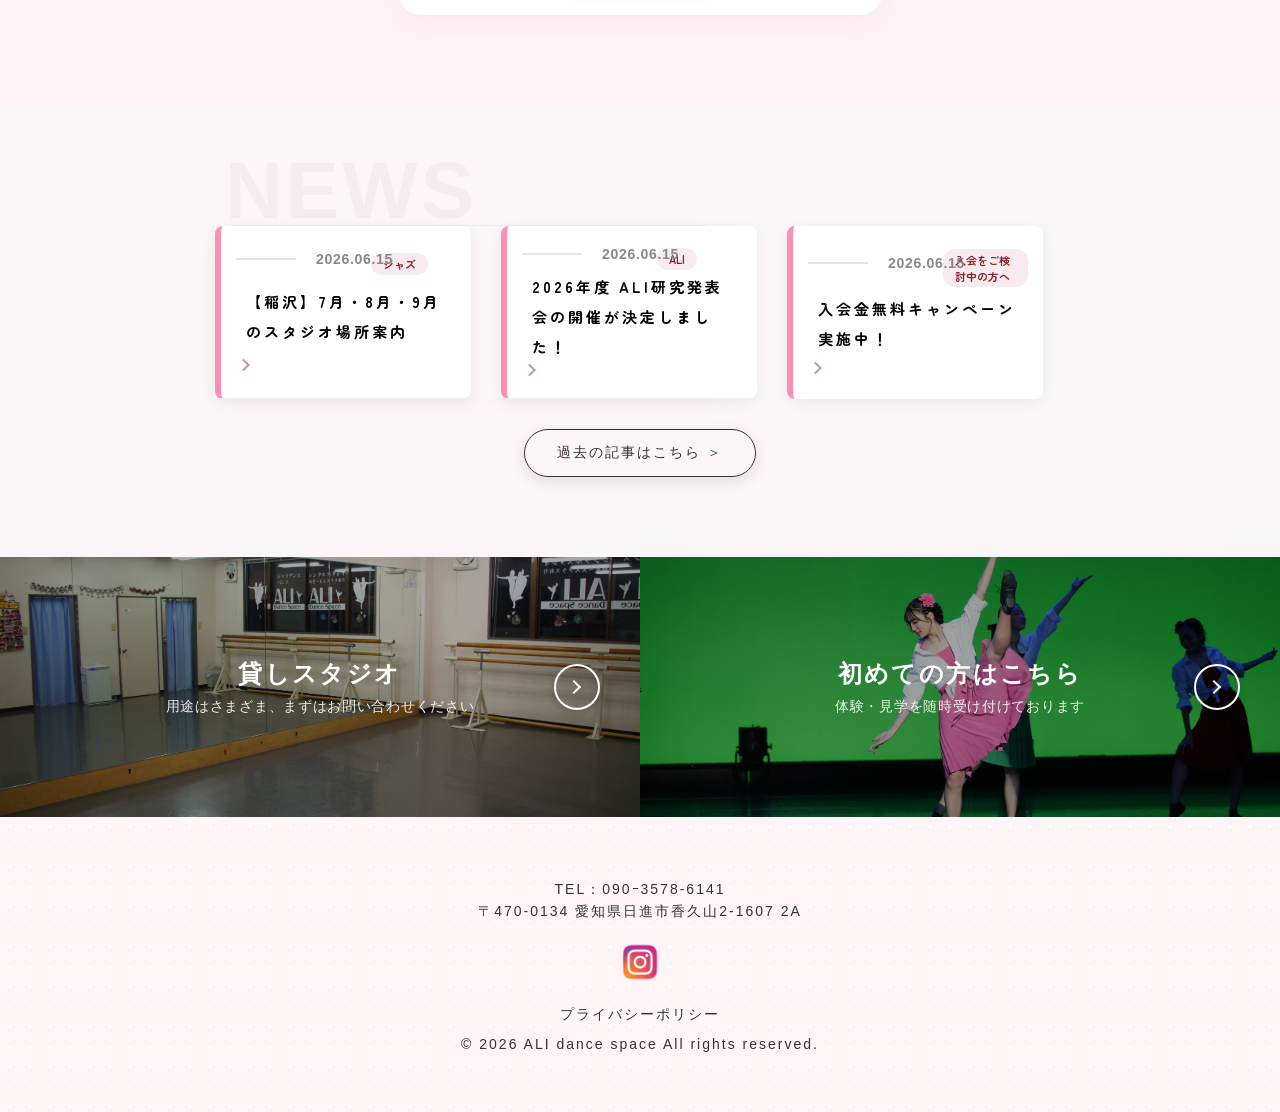
==== commit c8b14edf: "Add files via upload" ====
--- a/index.html
+++ b/index.html
@@ -94,12 +94,10 @@
   
   <div class="container-melty">
     <p class="readtext-2">
-      ALI dance spaceは、<br>愛知県の日進市香久山と稲沢市を拠点にする<br>ダンススタジオです。<br><br>
-      幼児から学生、大人世代のミセスまで、<br>みんながアットホームな雰囲気の中で<br><br class="pc-only">
-      のびのびと表現を楽しんでいます。<br>
+      ALI dance spaceは、<br>愛知県の日進市香久山と稲沢市を拠点にするダンススタジオです。<br><br>
+      幼児から学生、大人世代のミセスまで、みんながアットホームな雰囲気の中で、のびのびと表現を楽しんでいます。<br>
       <br>
-      日進スタジオではクラシックバレエとジャズダンス、<br>
-      稲沢スタジオではジャズダンスのクラスをご用意。<br>
+      日進スタジオではクラシックバレエとジャズダンス、稲沢スタジオではジャズダンスのクラスをご用意。<br>
       <br>
       まずは、体験レッスンや見学からはじめてみませんか？
     </p>
--- a/style.css
+++ b/style.css
@@ -1256,7 +1256,7 @@
 }
 
 .classpage-background-img{
-  background-image: url(/img/top_01_v2.jpg);
+  background-image: url(/img/top_01.jpg);
 }
 
 .lessonpage-background-img{
@@ -6411,3 +6411,99 @@
   }
 }
 
+/* ==========================================================================
+   追加：フォトギャラリー専用 モーダル（拡大）スタイル
+   ========================================================================== */
+.g-modal {
+  position: fixed;
+  z-index: 100000; /* ヘッダーやローディングより前面に */
+  inset: 0;
+  width: 100%;
+  height: 100%;
+  background-color: rgba(43, 35, 37, 0.85); /* 純粋な黒ではなくスタジオのエンジを帯びた深みのあるダークブラウン */
+  backdrop-filter: blur(8px); /* 背景をふんわりボカしておしゃれに */
+  display: flex;
+  flex-direction: column;
+  justify-content: center;
+  align-items: center;
+  opacity: 0;
+  pointer-events: none;
+  transition: opacity 0.4s ease;
+  padding: 20px;
+}
+
+/* モーダルが開いたとき */
+.g-modal.is-open {
+  opacity: 1;
+  pointer-events: auto;
+}
+
+/* 拡大される画像本体 */
+.g-modal-content {
+  margin: auto;
+  display: block;
+  max-width: 90%;
+  max-height: 75vh;
+  object-fit: contain;
+  border-radius: 16px; /* メンバーシップ同様の角丸を適用 */
+  border: 4px solid #ffffff; /* 額縁のような白いフチをつけて写真を惹き立てる */
+  box-shadow: 0 20px 50px rgba(0, 0, 0, 0.3);
+  transform: scale(0.9);
+  transition: transform 0.4s cubic-bezier(0.25, 1, 0.5, 1);
+}
+
+.g-modal.is-open .g-modal-content {
+  transform: scale(1); /* 開いたときにふわっと少し大きくなるアニメーション */
+}
+
+/* 下部に表示される写真のキャプション（各imgタグのalt属性の文字が入ります） */
+#g-modal-caption {
+  margin: 15px auto 0;
+  color: #ffffff;
+  font-family: "Zen Maru Gothic", sans-serif;
+  font-size: 16px;
+  font-weight: 700;
+  letter-spacing: 0.08em;
+  text-align: center;
+  max-width: 80%;
+  text-shadow: 0 2px 4px rgba(0,0,0,0.5);
+}
+
+/* 右上の閉じる（×）ボタン */
+.g-modal-close {
+  position: absolute;
+  top: 20px;
+  right: 25px;
+  color: #ffffff;
+  font-size: 40px;
+  font-weight: 300;
+  cursor: pointer;
+  transition: transform 0.2s ease, color 0.2s ease;
+  width: 50px;
+  height: 50px;
+  display: flex;
+  align-items: center;
+  justify-content: center;
+}
+
+.g-modal-close:hover {
+  color: #f4b9cf; /* ホバーするとお馴染みのピンクに変身 */
+  transform: rotate(90deg); /* くるっと回転する可愛い仕掛け */
+}
+
+/* スマホ用の位置調整 */
+@media (max-width: 768px) {
+  .g-modal-close {
+    top: 10px;
+    right: 10px;
+    font-size: 35px;
+  }
+  .g-modal-content {
+    max-width: 95%;
+    max-height: 65vh;
+    border: 3px solid #ffffff;
+  }
+  #g-modal-caption {
+    font-size: 14px;
+  }
+}
